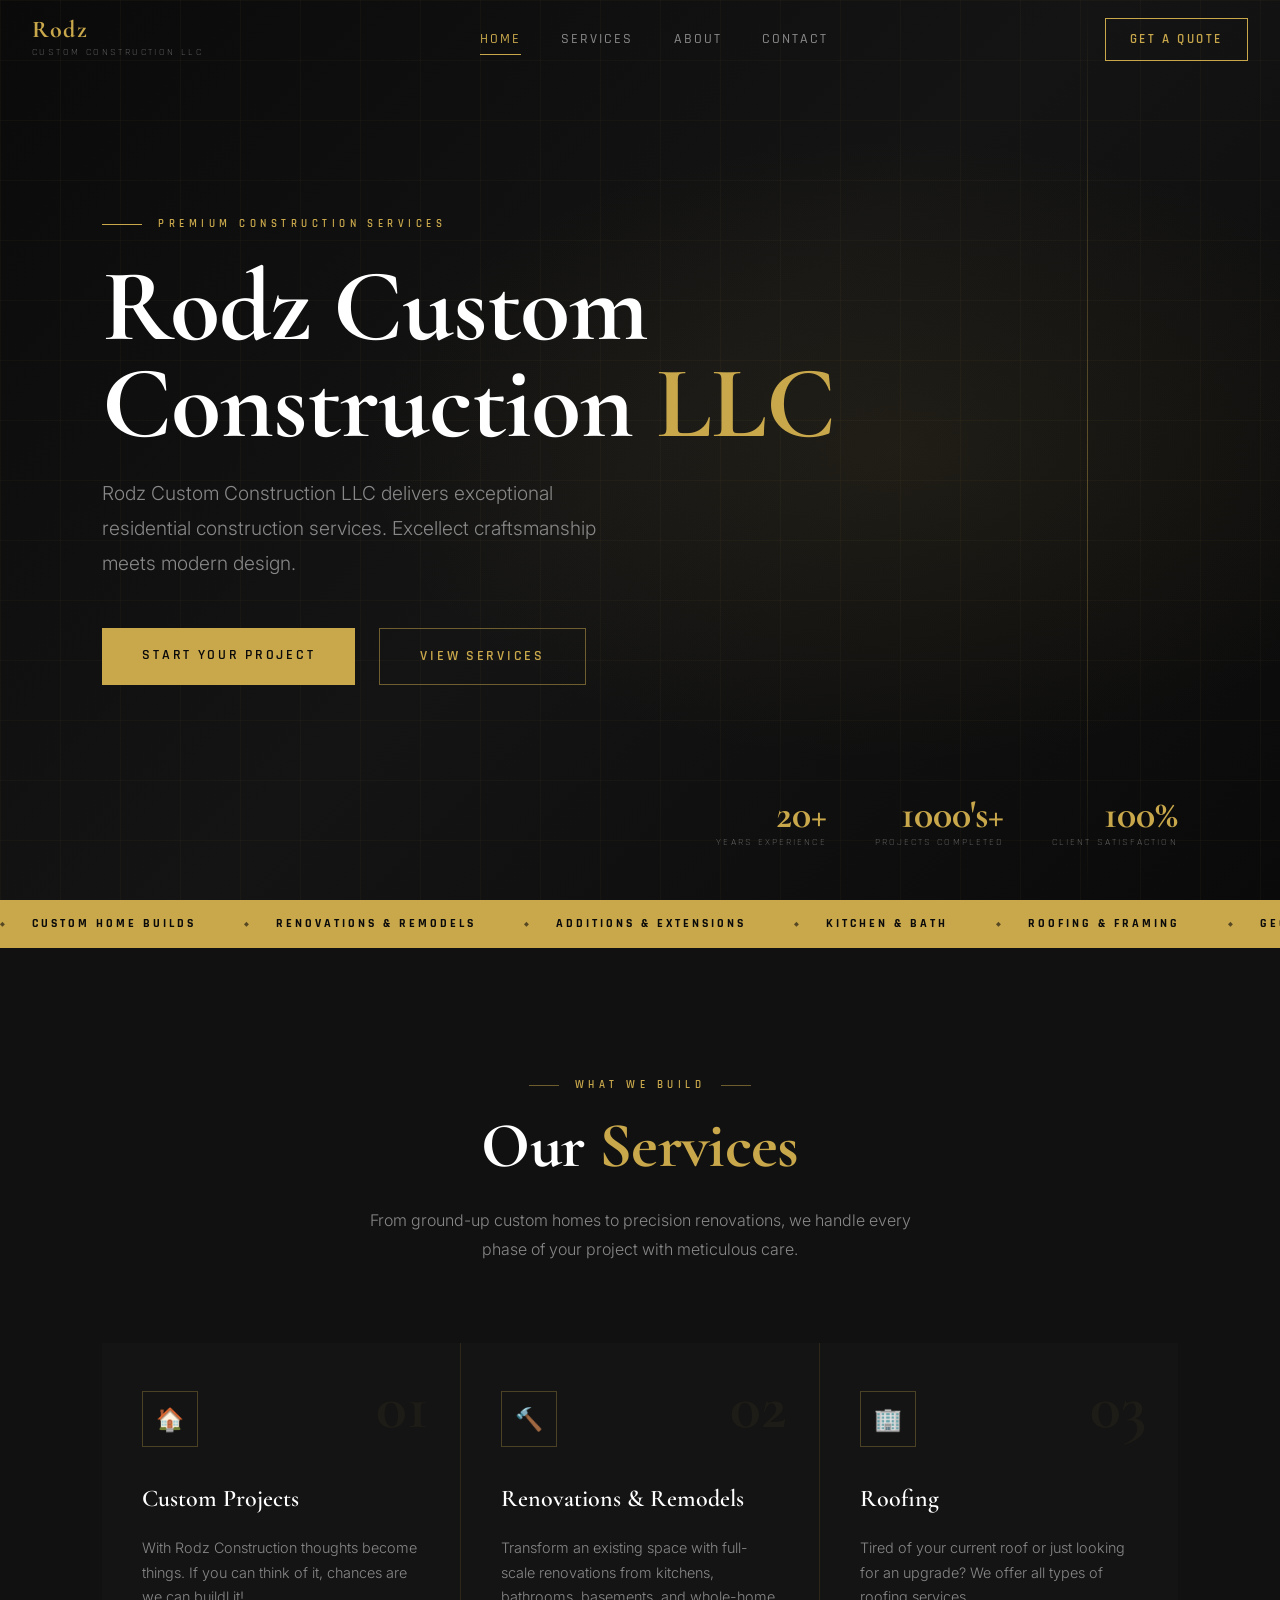
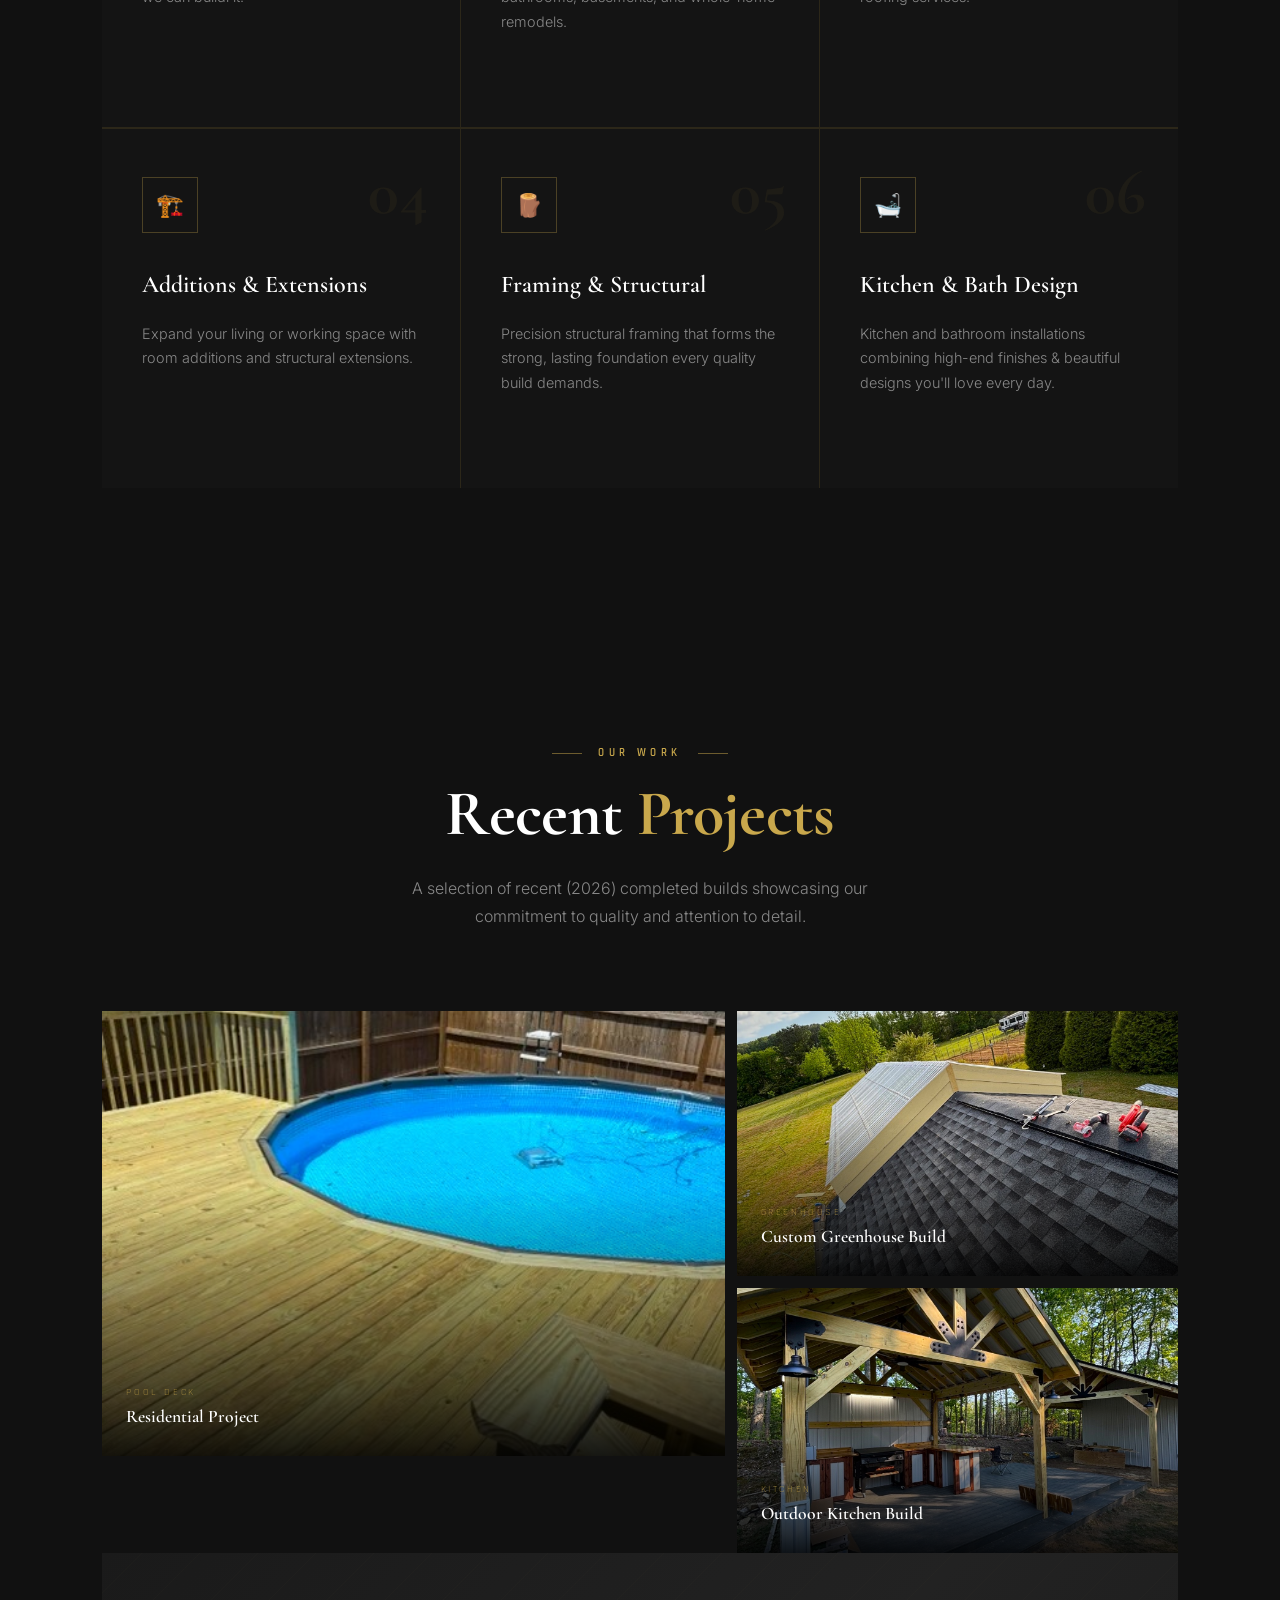
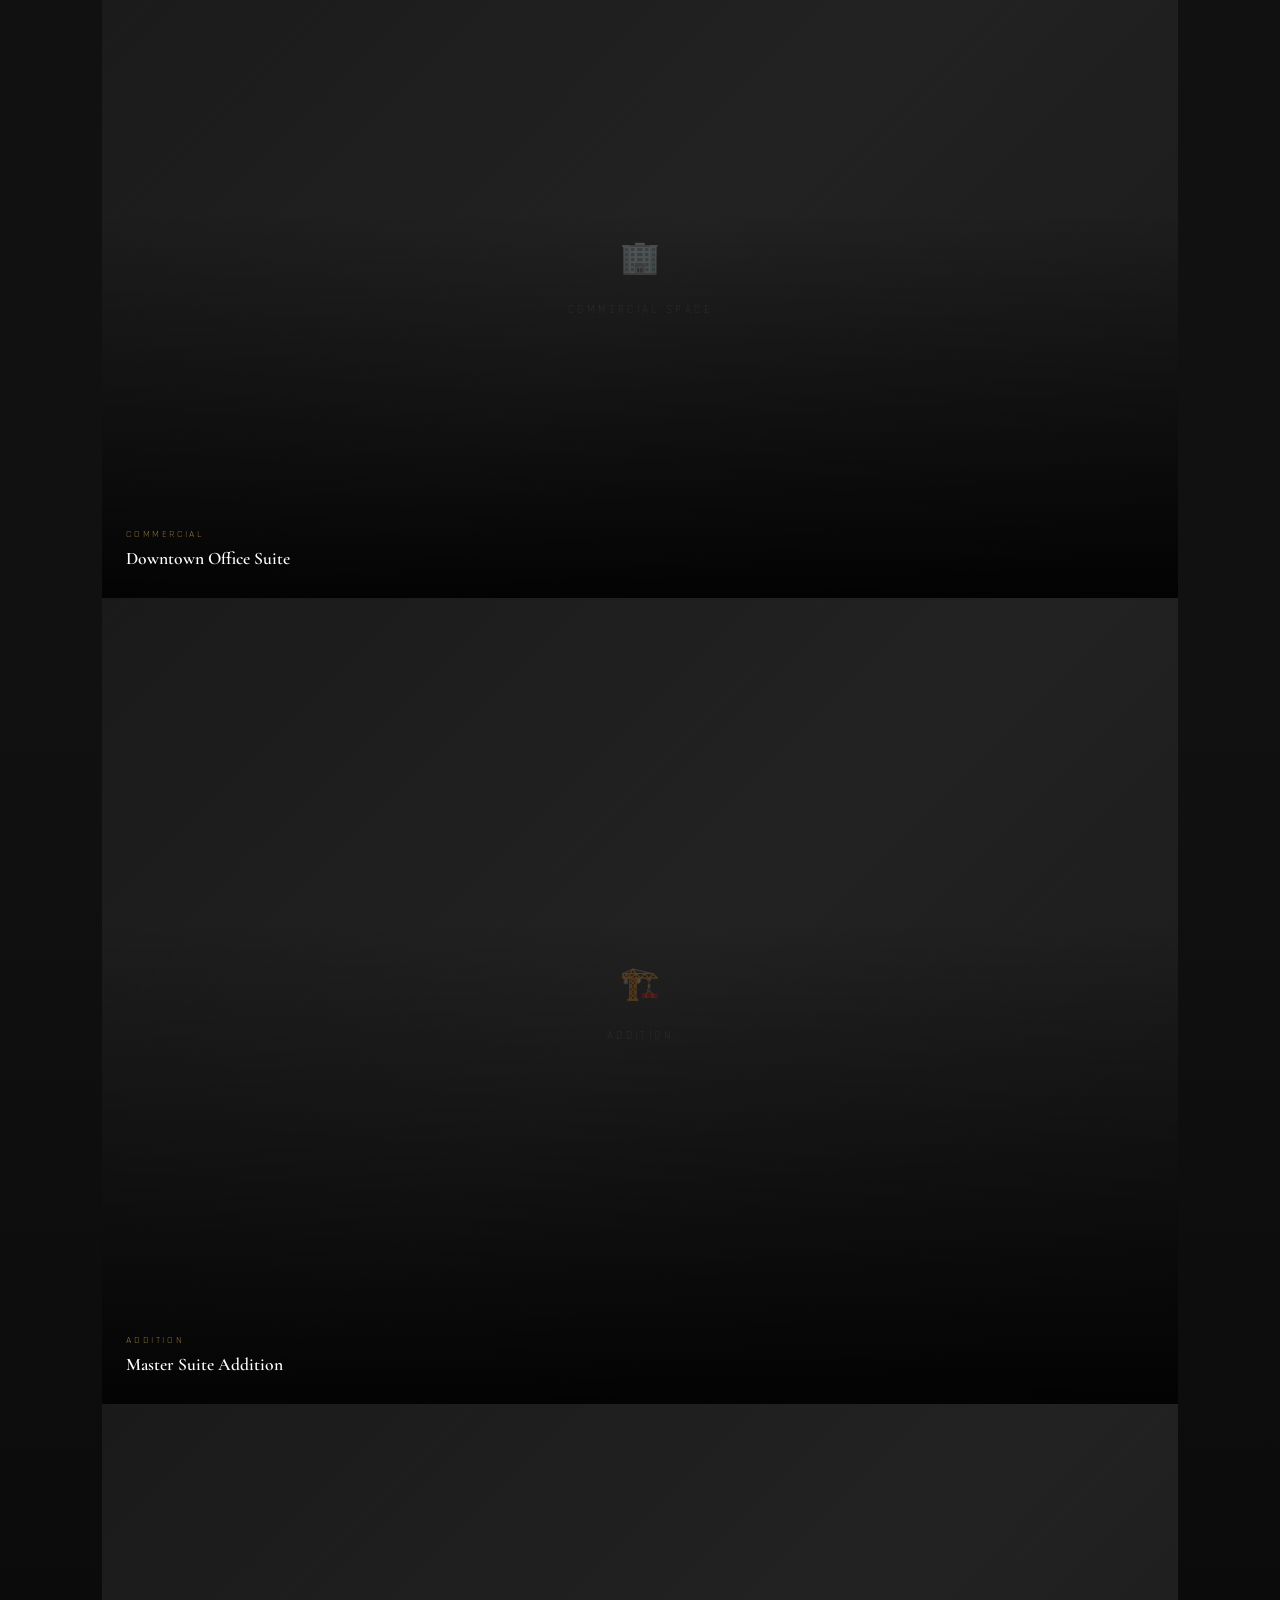
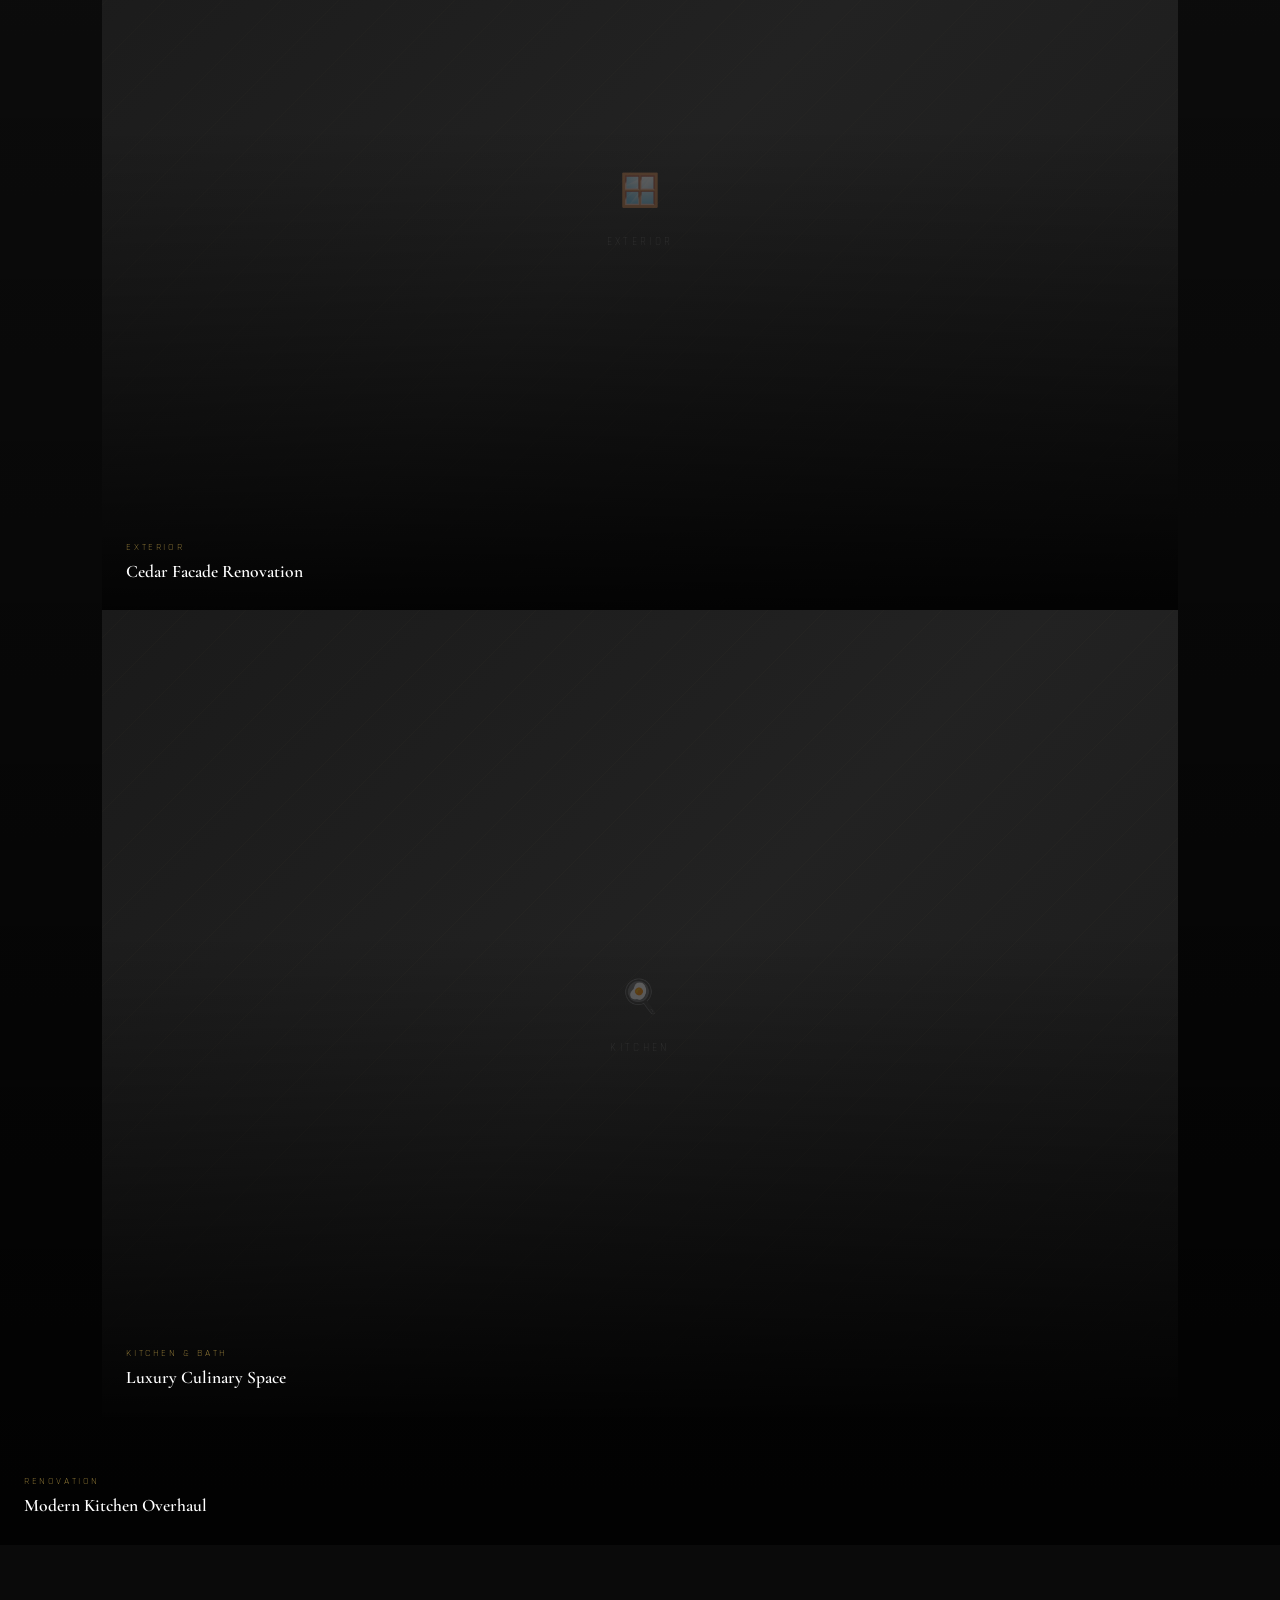
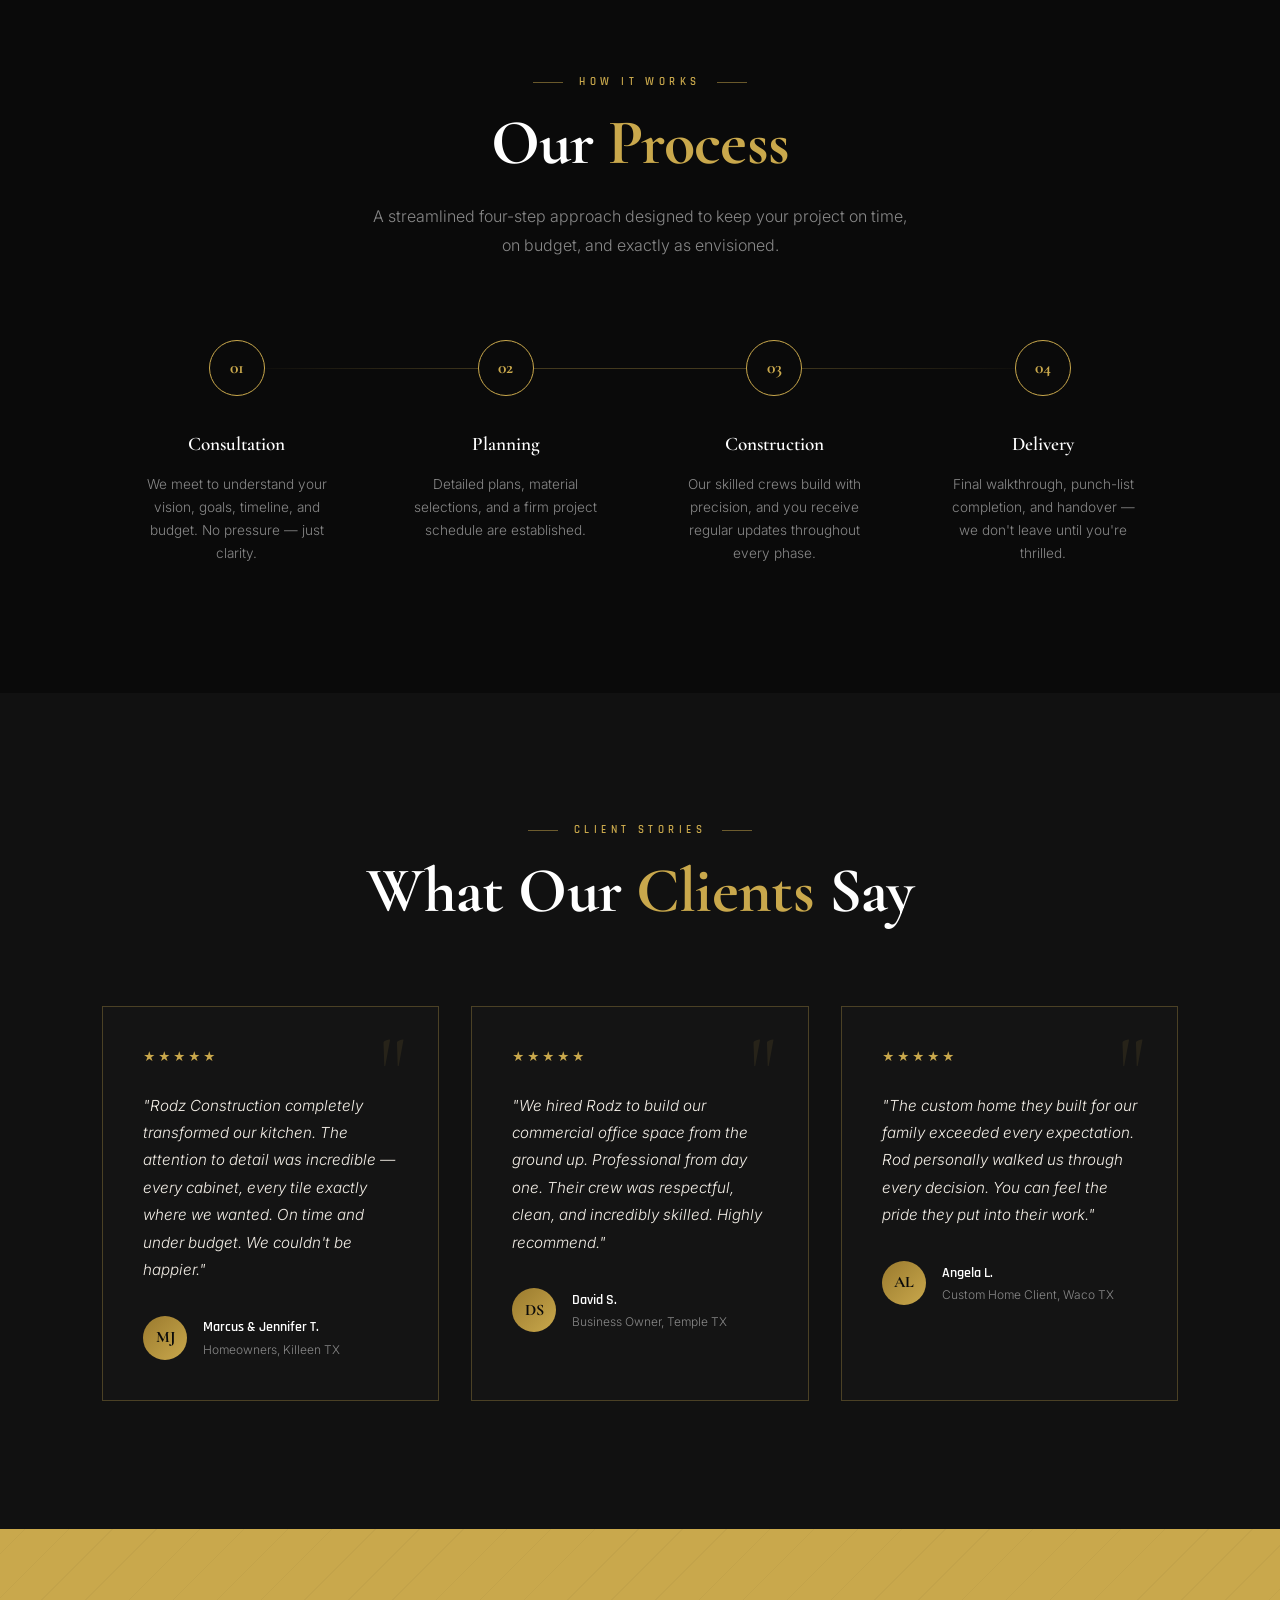
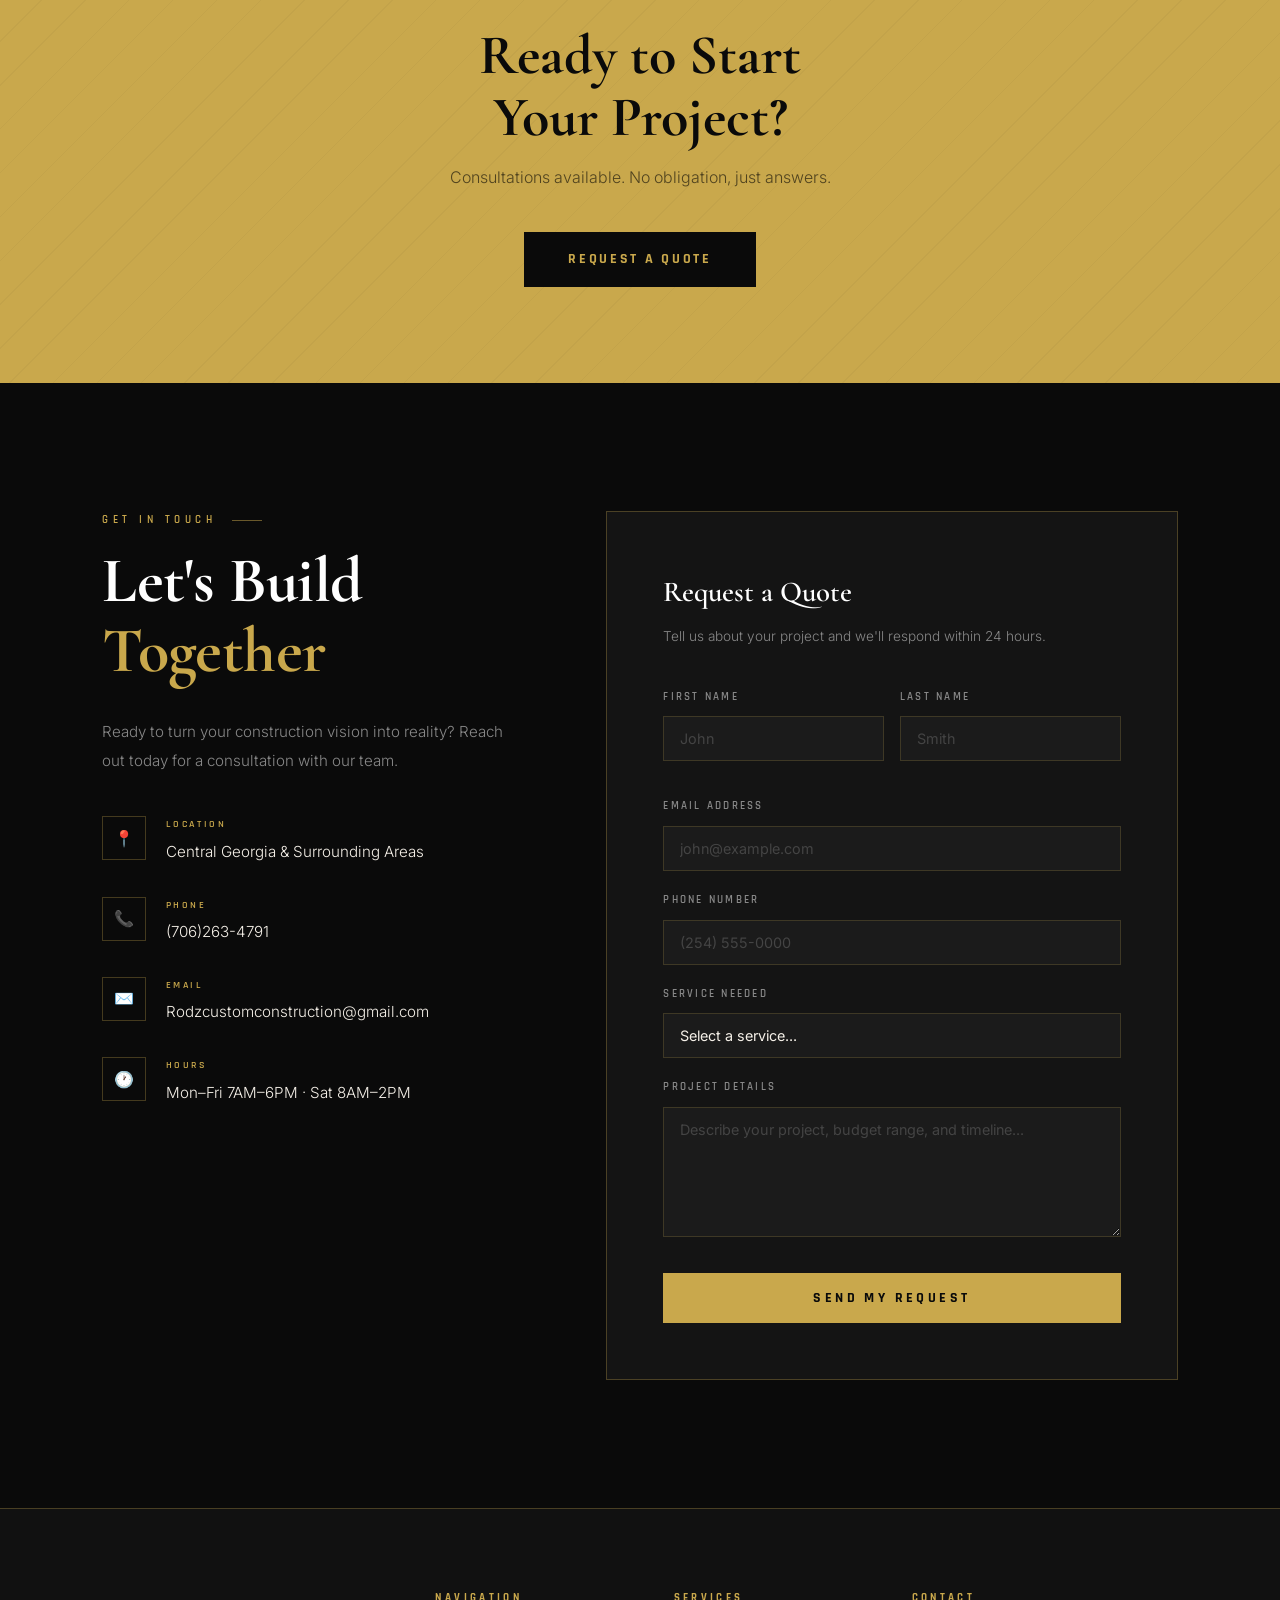
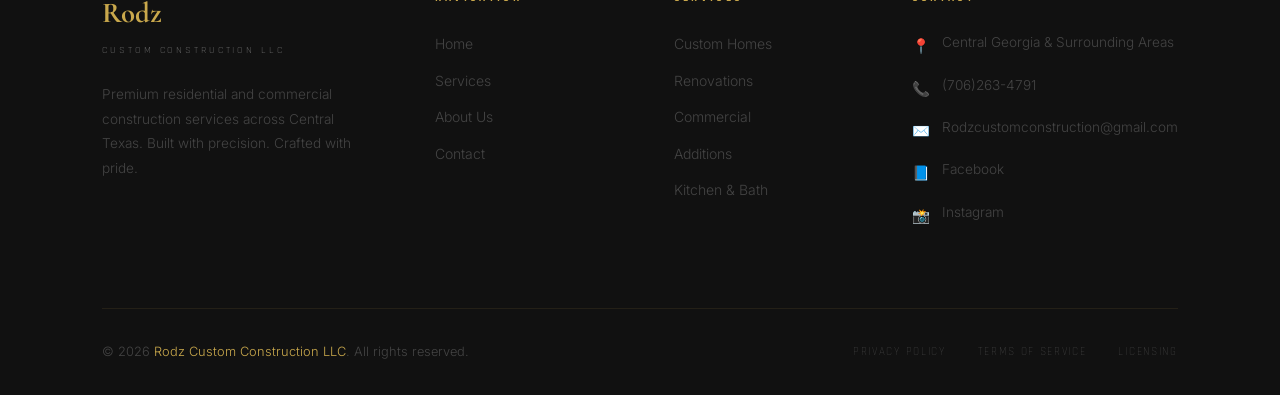
==== index.html @ 3f2cd20f "contact us added formspree account id" ====
<!DOCTYPE html>
<html lang="en">
<head>
  <meta charset="UTF-8" />
  <meta name="viewport" content="width=device-width, initial-scale=1.0" />
  <title>Rodz Custom Construction LLC — Premium Builder</title>
  <meta name="description" content="Rodz Custom Construction LLC. Premium residential and commercial construction services. Built with precision. Crafted with pride." />
  <link rel="stylesheet" href="style.css" />
</head>
<body>

  <!-- ══ NAVBAR ══ -->
  <nav class="navbar" id="navbar">
    <a href="index.html" class="navbar-logo">
      <span class="logo-main">Rodz</span>
      <span class="logo-sub">Custom Construction LLC</span>
    </a>
    <div class="navbar-links">
      <a href="index.html" class="active">Home</a>
      <a href="services.html">Services</a>
      <a href="about.html">About</a>
      <a href="contact.html">Contact</a>
    </div>
    <a href="contact.html" class="navbar-cta">Get a Quote</a>
    <button class="hamburger" id="hamburger" aria-label="Open menu">
      <span></span><span></span><span></span>
    </button>
  </nav>

  <!-- Mobile Nav -->
  <div class="mobile-nav" id="mobileNav">
    <a href="index.html">Home</a>
    <a href="services.html">Services</a>
    <a href="about.html">About</a>
    <a href="contact.html">Contact</a>
    <a href="contact.html" style="color:var(--gold)">Get a Quote</a>
  </div>

  <!-- ══ HERO ══ -->
  <section class="hero">
    <div class="hero-bg"></div>
    <div class="hero-content">
      <p class="hero-eyebrow">Premium Construction Services</p>
      <h1 class="hero-title">
        Rodz Custom Construction<span> LLC</span><br />
      </h1>
      <p class="hero-subtitle">
        Rodz Custom Construction LLC delivers exceptional residential
        construction services. Excellect craftsmanship meets modern design.
      </p>
      <div class="hero-actions">
        <a href="contact.html" class="btn-primary"><span>Start Your Project</span></a>
        <a href="services.html" class="btn-secondary">View Services</a>
      </div>
    </div>

    <div class="hero-stats">
      <div class="stat-item">
        <div class="stat-number">20+</div>
        <div class="stat-label">Years Experience</div>
      </div>
      <div class="stat-item">
        <div class="stat-number">1000's+</div>
        <div class="stat-label">Projects Completed</div>
      </div>
      <div class="stat-item">
        <div class="stat-number">100%</div>
        <div class="stat-label">Client Satisfaction</div>
      </div>
    </div>

   
  </section>

  <!-- ══ MARQUEE ══ -->
  <div class="marquee-bar" aria-hidden="true">
    <div class="marquee-track">
      <span class="marquee-item">Custom Home Builds</span>
      <span class="marquee-item">Renovations &amp; Remodels</span>
      <span class="marquee-item">Additions &amp; Extensions</span>
      <span class="marquee-item">Kitchen &amp; Bath</span>
      <span class="marquee-item">Roofing &amp; Framing</span>
      <span class="marquee-item">Georgia Based</span>
      <!-- duplicate for seamless loop -->
      <span class="marquee-item">Custom Home Builds</span>
      <span class="marquee-item">Renovations &amp; Remodels</span>
      <span class="marquee-item">Additions &amp; Extensions</span>
      <span class="marquee-item">Kitchen &amp; Bath</span>
      <span class="marquee-item">Roofing &amp; Framing</span>
      <span class="marquee-item">Georgia Based</span>
    </div>
  </div>

  <!-- ══ SERVICES PREVIEW ══ -->
  <section class="services-section">
    <div class="section-header reveal">
      <p class="section-tag">What We Build</p>
      <h2 class="section-title">Our <span>Services</span></h2>
      <p class="section-desc">From ground-up custom homes to precision renovations, we handle every phase of your project with meticulous care.</p>
    </div>
    <div class="services-grid">
      <div class="service-card reveal">
        <span class="service-number">01</span>
        <div class="service-icon">🏠</div>
        <h3 class="service-name">Custom Projects</h3>
        <p class="service-desc">With Rodz Construction thoughts become things. If you can think of it, chances are we can buildl it!</p>
        <a href="services.html" class="service-arrow">Learn More →</a>
      </div>
      <div class="service-card reveal reveal-delay-1">
        <span class="service-number">02</span>
        <div class="service-icon">🔨</div>
        <h3 class="service-name">Renovations & Remodels</h3>
        <p class="service-desc">Transform an existing space with full-scale renovations from kitchens, bathrooms, basements, and whole-home remodels.</p>
        <a href="services.html" class="service-arrow">Learn More →</a>
      </div>
      <div class="service-card reveal reveal-delay-2">
        <span class="service-number">03</span>
        <div class="service-icon">🏢</div>
        <h3 class="service-name">Roofing</h3>
        <p class="service-desc">Tired of your current roof or just looking for an upgrade? We offer all types of roofing services.</p>
        <a href="services.html" class="service-arrow">Learn More →</a>
      </div>
      <div class="service-card reveal reveal-delay-3">
        <span class="service-number">04</span>
        <div class="service-icon">🏗️</div>
        <h3 class="service-name">Additions &amp; Extensions</h3>
        <p class="service-desc">Expand your living or working space with room additions and structural extensions.</p>
        <a href="services.html" class="service-arrow">Learn More →</a>
      </div>
      <div class="service-card reveal">
        <span class="service-number">05</span>
        <div class="service-icon">🪵</div>
        <h3 class="service-name">Framing &amp; Structural</h3>
        <p class="service-desc">Precision structural framing that forms the strong, lasting foundation every quality build demands.</p>
        <a href="services.html" class="service-arrow">Learn More →</a>
      </div>
      <div class="service-card reveal reveal-delay-1">
        <span class="service-number">06</span>
        <div class="service-icon">🛁</div>
        <h3 class="service-name">Kitchen &amp; Bath Design</h3>
        <p class="service-desc">Kitchen and bathroom installations combining high-end finishes & beautiful designs you'll love every day.</p>
        <a href="services.html" class="service-arrow">Learn More →</a>
      </div>
    </div>
  </section>

  <!-- ══ ABOUT STRIP ══ -->


  <!-- ══ GALLERY ══ -->
  <section class="gallery-section">
    <div class="section-header reveal">
      <p class="section-tag">Our Work</p>
      <h2 class="section-title">Recent <span>Projects </span></h2>
      <p class="section-desc">A selection of recent (2026) completed builds showcasing our commitment to quality and attention to detail.</p>
    </div>
<!-- ══ GALLERY STRIP ══ -->

    <div class="gallery-grid">

        <!-- Pool Deck -->
        <div class="gallery-item reveal">
            <img id="poolDeckImage"
                 src="Images/pooldeck/pooldeck1.jpg"
                 alt="Pool Deck Project">

            <div class="gallery-overlay">
                <span class="gallery-cat">Pool Deck</span>
                <h4 class="gallery-title">Residential Project</h4>
            </div>
        </div>

        <!-- Greenhouse -->
        <div class="gallery-item reveal">
            <img id="greenhouseImage"
                 src="Images/greenhouse/Greenhouse1.jpg"
                 alt="Greenhouse">

            <div class="gallery-overlay">
                <span class="gallery-cat">Greenhouse</span>
                <h4 class="gallery-title">Custom Greenhouse Build</h4>
            </div>
        </div>

        <!-- Kitchen -->
        <div class="gallery-item reveal">
            <img id="outdoorkitchen"
                 src="Images/Outdoor Kitchens/outdoorkitchen1.jpg"
                 alt="Greenhouse">

            <div class="gallery-overlay">
                <span class="gallery-cat">Kitchen</span>
                <h4 class="gallery-title">Outdoor Kitchen Build</h4>
            </div>
        </div>
        
        <div class="gallery-overlay">
          <span class="gallery-cat">Renovation</span>
          <h4 class="gallery-title">Modern Kitchen Overhaul</h4>
        </div>
      </div>
      <div class="gallery-item reveal reveal-delay-2">
        <div class="gallery-placeholder">
          <div class="gallery-ph-icon">🏢</div>
          <div class="gallery-ph-text">Commercial Space</div>
        </div>
        <div class="gallery-overlay">
          <span class="gallery-cat">Commercial</span>
          <h4 class="gallery-title">Downtown Office Suite</h4>
        </div>
      </div>
      <div class="gallery-item reveal">
        <div class="gallery-placeholder">
          <div class="gallery-ph-icon">🏗️</div>
          <div class="gallery-ph-text">Addition</div>
        </div>
        <div class="gallery-overlay">
          <span class="gallery-cat">Addition</span>
          <h4 class="gallery-title">Master Suite Addition</h4>
        </div>
      </div>
      <div class="gallery-item reveal reveal-delay-1">
        <div class="gallery-placeholder">
          <div class="gallery-ph-icon">🪟</div>
          <div class="gallery-ph-text">Exterior</div>
        </div>
        <div class="gallery-overlay">
          <span class="gallery-cat">Exterior</span>
          <h4 class="gallery-title">Cedar Facade Renovation</h4>
        </div>
      </div>
      <div class="gallery-item reveal reveal-delay-2">
        <div class="gallery-placeholder">
          <div class="gallery-ph-icon">🍳</div>
          <div class="gallery-ph-text">Kitchen</div>
        </div>
        <div class="gallery-overlay">
          <span class="gallery-cat">Kitchen &amp; Bath</span>
          <h4 class="gallery-title">Luxury Culinary Space</h4>
        </div>
      </div>
    </div>
  </section>

  <!-- ══ PROCESS ══ -->
  <section class="process-section">
    <div class="section-header reveal">
      <p class="section-tag">How It Works</p>
      <h2 class="section-title">Our <span>Process</span></h2>
      <p class="section-desc">A streamlined four-step approach designed to keep your project on time, on budget, and exactly as envisioned.</p>
    </div>
    <div class="process-steps">
      <div class="process-step reveal">
        <div class="step-dot">01</div>
        <h3 class="step-title">Consultation</h3>
        <p class="step-desc">We meet to understand your vision, goals, timeline, and budget. No pressure — just clarity.</p>
      </div>
      <div class="process-step reveal reveal-delay-1">
        <div class="step-dot">02</div>
        <h3 class="step-title">Planning</h3>
        <p class="step-desc">Detailed plans, material selections, and a firm project schedule are established.</p>
      </div>
      <div class="process-step reveal reveal-delay-2">
        <div class="step-dot">03</div>
        <h3 class="step-title">Construction</h3>
        <p class="step-desc">Our skilled crews build with precision, and you receive regular updates throughout every phase.</p>
      </div>
      <div class="process-step reveal reveal-delay-3">
        <div class="step-dot">04</div>
        <h3 class="step-title">Delivery</h3>
        <p class="step-desc">Final walkthrough, punch-list completion, and handover — we don't leave until you're thrilled.</p>
      </div>
    </div>
  </section>

  <!-- ══ TESTIMONIALS ══ -->
  <section class="testimonials-section">
    <div class="section-header reveal">
      <p class="section-tag">Client Stories</p>
      <h2 class="section-title">What Our <span>Clients</span> Say</h2>
    </div>
    <div class="testimonials-grid">
      <div class="testimonial-card reveal">
        <div class="stars">★★★★★</div>
        <p class="testimonial-text">"Rodz Construction completely transformed our kitchen. The attention to detail was incredible — every cabinet, every tile exactly where we wanted. On time and under budget. We couldn't be happier."</p>
        <div class="testimonial-author">
          <div class="author-avatar">MJ</div>
          <div>
            <div class="author-name">Marcus &amp; Jennifer T.</div>
            <div class="author-role">Homeowners, Killeen TX</div>
          </div>
        </div>
      </div>
      <div class="testimonial-card reveal reveal-delay-1">
        <div class="stars">★★★★★</div>
        <p class="testimonial-text">"We hired Rodz to build our commercial office space from the ground up. Professional from day one. Their crew was respectful, clean, and incredibly skilled. Highly recommend."</p>
        <div class="testimonial-author">
          <div class="author-avatar">DS</div>
          <div>
            <div class="author-name">David S.</div>
            <div class="author-role">Business Owner, Temple TX</div>
          </div>
        </div>
      </div>
      <div class="testimonial-card reveal reveal-delay-2">
        <div class="stars">★★★★★</div>
        <p class="testimonial-text">"The custom home they built for our family exceeded every expectation. Rod personally walked us through every decision. You can feel the pride they put into their work."</p>
        <div class="testimonial-author">
          <div class="author-avatar">AL</div>
          <div>
            <div class="author-name">Angela L.</div>
            <div class="author-role">Custom Home Client, Waco TX</div>
          </div>
        </div>
      </div>
    </div>
  </section>

  <!-- ══ CTA ══ -->
  <div class="cta-banner">
    <div class="cta-banner-content reveal">
      <h2 class="cta-title">Ready to Start<br/>Your Project?</h2>
      <p class="cta-sub">Consultations available. No obligation, just answers.</p>
      <a href="contact.html" class="btn-dark">Request a Quote</a>
    </div>
  </div>

  <!-- ══ CONTACT STRIP ══ -->
  <section class="contact-section">
    <div class="contact-info">
      <p class="section-tag">Get in Touch</p>
      <h2 class="section-title">Let's Build<br/><span>Together</span></h2>
      <p class="about-text" style="margin-top:1.5rem">
        Ready to turn your construction vision into reality? Reach out today for a consultation with our team.
      </p>
      <div class="contact-detail reveal">
        <div class="contact-icon">📍</div>
        <div>
          <div class="contact-label">Location</div>
          <div class="contact-value">Central Georgia &amp; Surrounding Areas</div>
        </div>
      </div>
      <div class="contact-detail reveal reveal-delay-1">
        <div class="contact-icon">📞</div>
        <div>
          <div class="contact-label">Phone</div>
          <div class="contact-value">(706)263-4791</div>
        </div>
      </div>
      <div class="contact-detail reveal reveal-delay-2">
        <div class="contact-icon">✉️</div>
        <div>
          <div class="contact-label">Email</div>
          <div class="contact-value">Rodzcustomconstruction@gmail.com</div>
        </div>
      </div>
      <div class="contact-detail reveal reveal-delay-3">
        <div class="contact-icon">🕐</div>
        <div>
          <div class="contact-label">Hours</div>
          <div class="contact-value">Mon–Fri 7AM–6PM · Sat 8AM–2PM</div>
        </div>
      </div>
    </div>

    <form class="contact-form reveal"
      action="https://formspree.io/f/mnjyaqew"
      method="POST">
      <h3 class="form-title">Request a Quote</h3>
      <p class="form-subtitle">Tell us about your project and we'll respond within 24 hours.</p>
      <div id="formSuccess" class="form-success">
        <div class="form-success-icon">✅</div>
        <div class="form-success-text">Message Received!</div>
        <p class="form-success-sub">We'll be in touch within 24 hours.</p>
      </div>
      <div id="formInner">
        <div class="form-row">
          <div class="form-group">
            <label for="firstName">First Name</label>
            <input type="text" id="firstName" placeholder="John" />
          </div>
          <div class="form-group">
            <label for="lastName">Last Name</label>
            <input type="text" id="lastName" placeholder="Smith" />
          </div>
        </div>
        <div class="form-group">
          <label for="email">Email Address</label>
          <input type="email" id="email" placeholder="john@example.com" />
        </div>
        <div class="form-group">
          <label for="phone">Phone Number</label>
          <input type="tel" id="phone" placeholder="(254) 555-0000" />
        </div>
        <div class="form-group">
          <label for="service">Service Needed</label>
          <select id="service">
            <option value="" disabled selected>Select a service...</option>
            <option>Custom Home Build</option>
            <option>Renovation / Remodel</option>
            <option>Commercial Construction</option>
            <option>Room Addition</option>
            <option>Kitchen &amp; Bath</option>
            <option>Other</option>
          </select>
        </div>
        <div class="form-group">
          <label for="message">Project Details</label>
          <textarea id="message" placeholder="Describe your project, budget range, and timeline..."></textarea>
        </div>
        <button class="form-submit" onclick="submitForm()">Send My Request</button>
      </div>
    </div>
  </section>

  <!-- ══ FOOTER ══ -->
  <footer>
    <div class="footer-grid">
      <div class="footer-brand">
        <span class="logo-main">Rodz</span>
        <span class="logo-sub">Custom Construction LLC</span>
        <p class="footer-desc">Premium residential and commercial construction services across Central Texas. Built with precision. Crafted with pride.</p>
      </div>
      <div>
        <h4 class="footer-col-title">Navigation</h4>
        <div class="footer-links">
          <a href="index.html">Home</a>
          <a href="services.html">Services</a>
          <a href="about.html">About Us</a>
          <a href="contact.html">Contact</a>
        </div>
      </div>
      <div>
        <h4 class="footer-col-title">Services</h4>
        <div class="footer-links">
          <a href="services.html">Custom Homes</a>
          <a href="services.html">Renovations</a>
          <a href="services.html">Commercial</a>
          <a href="services.html">Additions</a>
          <a href="services.html">Kitchen &amp; Bath</a>
        </div>
      </div>
      <div>
        <h4 class="footer-col-title">Contact</h4>
        <div class="footer-contact-item">
          <span class="footer-contact-icon">📍</span>
          <span class="footer-contact-text">Central Georgia &amp; Surrounding Areas</span>
        </div>
        <div class="footer-contact-item">
          <span class="footer-contact-icon">📞</span>
          <span class="footer-contact-text">(706)263-4791</span>
        </div>
        <div class="footer-contact-item">
          <span class="footer-contact-icon">✉️</span>
          <span class="footer-contact-text">Rodzcustomconstruction@gmail.com</span>

</div>

<div class="footer-contact-item">
  <span class="footer-contact-icon">📘</span>
  <a href="https://www.facebook.com/share/1V2BGquVBA/?mibextid=wwXIfr"
     target="_blank"
     class="footer-contact-text">
     Facebook
  </a>
</div>
<div class="footer-contact-item">
  <span class="footer-contact-icon">📸</span>
  <a href="https://www.instagram.com/rodzcustomconstruction?utm_source=qr"
     target="_blank"
     class="footer-contact-text">
     Instagram
  </a>
</div>
      </div>
    </div>
    <div class="footer-bottom">
      <p class="footer-copy">© 2026 <span>Rodz Custom Construction LLC</span>. All rights reserved.</p>
      <div class="footer-legal">
        <a href="#">Privacy Policy</a>
        <a href="#">Terms of Service</a>
        <a href="#">Licensing</a>
      </div>
    </div>
  </footer>

  <script src="main.js"></script>
</body>
</html>
---- style.css ----
/* ============================================================
   RODZ CUSTOM CONSTRUCTION LLC — Premium Design System
   Theme: Black & Gold | Art Deco Industrial
   ============================================================ */

@import url('https://fonts.googleapis.com/css2?family=Cormorant+Garamond:wght@300;400;500;600;700&family=Rajdhani:wght@300;400;500;600;700&family=Inter:wght@300;400;500&display=swap');

/* ── CSS Variables ── */
:root {
  --gold:        #C9A84C;
  --gold-light:  #E8CC7A;
  --gold-dark:   #9A7A2E;
  --gold-pale:   #F5E9C5;
  --black:       #0A0A0A;
  --black-soft:  #111111;
  --black-mid:   #1A1A1A;
  --black-card:  #141414;
  --grey-dark:   #2A2A2A;
  --grey-mid:    #444444;
  --grey-light:  #888888;
  --white:       #FFFFFF;
  --white-soft:  #F5F0E8;

  --font-display: 'Cormorant Garamond', serif;
  --font-ui:      'Rajdhani', sans-serif;
  --font-body:    'Inter', sans-serif;

  --transition: 0.35s cubic-bezier(0.25, 0.46, 0.45, 0.94);
  --transition-slow: 0.6s cubic-bezier(0.25, 0.46, 0.45, 0.94);
  --shadow-gold: 0 0 40px rgba(201, 168, 76, 0.15);
  --shadow-deep: 0 20px 60px rgba(0, 0, 0, 0.8);
  --border-gold: 1px solid rgba(201, 168, 76, 0.3);
  --radius: 2px;
}

/* ── Reset & Base ── */
*, *::before, *::after { box-sizing: border-box; margin: 0; padding: 0; }

html { scroll-behavior: smooth; font-size: 16px; }

body {
  background: var(--black);
  color: var(--white-soft);
  font-family: var(--font-body);
  font-weight: 300;
  line-height: 1.7;
  overflow-x: hidden;
}

img { display: block; width: 100%; object-fit: cover; }
a  { text-decoration: none; color: inherit; }
ul { list-style: none; }

/* ── Scrollbar ── */
::-webkit-scrollbar { width: 6px; }
::-webkit-scrollbar-track { background: var(--black); }
::-webkit-scrollbar-thumb { background: var(--gold-dark); border-radius: 3px; }
::-webkit-scrollbar-thumb:hover { background: var(--gold); }

/* ── Selection ── */
::selection { background: var(--gold); color: var(--black); }

/* ============================================================
   NAVIGATION
   ============================================================ */
.navbar {
  position: fixed;
  top: 0; left: 0; right: 0;
  z-index: 1000;
  padding: 0 2rem;
  height: 80px;
  display: flex;
  align-items: center;
  justify-content: space-between;
  transition: var(--transition);
  border-bottom: 1px solid transparent;
}

.navbar.scrolled {
  background: rgba(10, 10, 10, 0.97);
  backdrop-filter: blur(20px);
  border-bottom: var(--border-gold);
  box-shadow: var(--shadow-gold);
}

.navbar-logo {
  display: flex;
  flex-direction: column;
  gap: 2px;
}

.navbar-logo .logo-main {
  font-family: var(--font-display);
  font-size: 1.5rem;
  font-weight: 700;
  color: var(--gold);
  letter-spacing: 0.05em;
  line-height: 1;
}

.navbar-logo .logo-sub {
  font-family: var(--font-ui);
  font-size: 0.6rem;
  letter-spacing: 0.25em;
  color: var(--grey-light);
  text-transform: uppercase;
}

.navbar-links {
  display: flex;
  align-items: center;
  gap: 2.5rem;
}

.navbar-links a {
  font-family: var(--font-ui);
  font-size: 0.85rem;
  font-weight: 500;
  letter-spacing: 0.15em;
  text-transform: uppercase;
  color: var(--grey-light);
  transition: var(--transition);
  position: relative;
}

.navbar-links a::after {
  content: '';
  position: absolute;
  bottom: -4px; left: 0;
  width: 0; height: 1px;
  background: var(--gold);
  transition: var(--transition);
}

.navbar-links a:hover,
.navbar-links a.active { color: var(--gold); }
.navbar-links a:hover::after,
.navbar-links a.active::after { width: 100%; }

.navbar-cta {
  font-family: var(--font-ui);
  font-size: 0.8rem;
  font-weight: 600;
  letter-spacing: 0.2em;
  text-transform: uppercase;
  padding: 10px 24px;
  border: 1px solid var(--gold);
  color: var(--gold);
  background: transparent;
  cursor: pointer;
  transition: var(--transition);
}

.navbar-cta:hover {
  background: var(--gold);
  color: var(--black);
}

/* Hamburger */
.hamburger {
  display: none;
  flex-direction: column;
  gap: 5px;
  cursor: pointer;
  padding: 4px;
  background: none;
  border: none;
}

.hamburger span {
  display: block;
  width: 26px;
  height: 1px;
  background: var(--gold);
  transition: var(--transition);
}

.hamburger.open span:nth-child(1) { transform: translateY(6px) rotate(45deg); }
.hamburger.open span:nth-child(2) { opacity: 0; transform: scaleX(0); }
.hamburger.open span:nth-child(3) { transform: translateY(-6px) rotate(-45deg); }

/* Mobile Nav */
.mobile-nav {
  position: fixed;
  inset: 0;
  background: var(--black-soft);
  z-index: 999;
  display: flex;
  flex-direction: column;
  align-items: center;
  justify-content: center;
  gap: 2.5rem;
  transform: translateX(100%);
  transition: transform 0.5s cubic-bezier(0.77, 0, 0.175, 1);
  border-left: var(--border-gold);
}

.mobile-nav.open { transform: translateX(0); }

.mobile-nav a {
  font-family: var(--font-display);
  font-size: 2.5rem;
  font-weight: 600;
  color: var(--white-soft);
  letter-spacing: 0.05em;
  transition: var(--transition);
}

.mobile-nav a:hover { color: var(--gold); }

/* ============================================================
   HERO SECTION
   ============================================================ */
.hero {
  position: relative;
  height: 100vh;
  min-height: 700px;
  display: flex;
  align-items: center;
  overflow: hidden;
  background: var(--black);
}

.hero-bg {
  position: absolute;
  inset: 0;
  background:
    radial-gradient(ellipse 60% 50% at 70% 50%, rgba(201, 168, 76, 0.08) 0%, transparent 70%),
    linear-gradient(135deg, #0A0A0A 0%, #141414 50%, #0A0A0A 100%);
}

/* Geometric grid lines */
.hero-bg::before {
  content: '';
  position: absolute;
  inset: 0;
  background-image:
    linear-gradient(rgba(201,168,76,0.04) 1px, transparent 1px),
    linear-gradient(90deg, rgba(201,168,76,0.04) 1px, transparent 1px);
  background-size: 60px 60px;
}

/* Diagonal accent bar */
.hero-bg::after {
  content: '';
  position: absolute;
  top: 0; right: 15%;
  width: 1px;
  height: 100%;
  background: linear-gradient(to bottom, transparent, var(--gold), transparent);
  opacity: 0.4;
}

.hero-content {
  position: relative;
  z-index: 2;
  padding: 0 8vw;
  max-width: none;
}

.hero-eyebrow {
  font-family: var(--font-ui);
  font-size: 0.7rem;
  font-weight: 600;
  letter-spacing: 0.4em;
  text-transform: uppercase;
  color: var(--gold);
  margin-bottom: 1.5rem;
  display: flex;
  align-items: center;
  gap: 1rem;
  opacity: 0;
  transform: translateY(20px);
  animation: fadeUp 0.8s var(--transition-slow) 0.2s forwards;
}

.hero-eyebrow::before {
  content: '';
  width: 40px; height: 1px;
  background: var(--gold);
}

.hero-title {
  font-family: var(--font-display);
  font-size: clamp(3.5rem, 8vw, 7.5rem);
  font-weight: 700;
  line-height: 0.95;
  letter-spacing: -0.01em;
  color: var(--white);
  margin-bottom: 1.5rem;
  opacity: 0;
  transform: translateY(30px);
  animation: fadeUp 0.9s var(--transition-slow) 0.4s forwards;
}

.hero-title span { color: var(--gold); }

.hero-subtitle {
  font-family: var(--font-body);
  font-size: clamp(1rem, 1.5vw, 1.2rem);
  font-weight: 300;
  color: var(--grey-light);
  max-width: 500px;
  margin-bottom: 3rem;
  line-height: 1.8;
  opacity: 0;
  transform: translateY(20px);
  animation: fadeUp 0.8s var(--transition-slow) 0.6s forwards;
}

.hero-actions {
  display: flex;
  gap: 1.5rem;
  flex-wrap: wrap;
  opacity: 0;
  transform: translateY(20px);
  animation: fadeUp 0.8s var(--transition-slow) 0.8s forwards;
}

.btn-primary {
  font-family: var(--font-ui);
  font-size: 0.85rem;
  font-weight: 600;
  letter-spacing: 0.2em;
  text-transform: uppercase;
  padding: 16px 40px;
  background: var(--gold);
  color: var(--black);
  border: none;
  cursor: pointer;
  transition: var(--transition);
  position: relative;
  overflow: hidden;
  display: inline-block;
}

.btn-primary::before {
  content: '';
  position: absolute;
  inset: 0;
  background: var(--gold-light);
  transform: scaleX(0);
  transform-origin: left;
  transition: transform var(--transition);
}

.btn-primary:hover::before { transform: scaleX(1); }
.btn-primary span { position: relative; z-index: 1; }

.btn-secondary {
  font-family: var(--font-ui);
  font-size: 0.85rem;
  font-weight: 600;
  letter-spacing: 0.2em;
  text-transform: uppercase;
  padding: 16px 40px;
  background: transparent;
  color: var(--gold);
  border: 1px solid rgba(201, 168, 76, 0.5);
  cursor: pointer;
  transition: var(--transition);
  display: inline-block;
}

.btn-secondary:hover {
  border-color: var(--gold);
  background: rgba(201, 168, 76, 0.08);
}

/* Hero stats */
.hero-stats {
  position: absolute;
  bottom: 3rem;
  right: 8vw;
  display: flex;
  gap: 3rem;
  z-index: 2;
  opacity: 0;
  animation: fadeUp 0.8s var(--transition-slow) 1s forwards;
}

.stat-item { text-align: right; }

.stat-number {
  font-family: var(--font-display);
  font-size: 2.5rem;
  font-weight: 700;
  color: var(--gold);
  line-height: 1;
}

.stat-label {
  font-family: var(--font-ui);
  font-size: 0.65rem;
  letter-spacing: 0.2em;
  text-transform: uppercase;
  color: var(--grey-light);
}

/* Scroll indicator */
.scroll-indicator {
  position: absolute;
  bottom: 3rem;
  left: 8vw;
  display: flex;
  align-items: center;
  gap: 1rem;
  z-index: 2;
  opacity: 0;
  animation: fadeUp 0.8s ease 1.2s forwards;
}

.scroll-line {
  width: 1px;
  height: 60px;
  background: linear-gradient(to bottom, transparent, var(--gold));
  animation: scrollPulse 2s ease-in-out infinite;
}

.scroll-text {
  font-family: var(--font-ui);
  font-size: 0.65rem;
  letter-spacing: 0.3em;
  text-transform: uppercase;
  color: var(--grey-light);
  writing-mode: vertical-rl;
}

/* ============================================================
   SECTIONS — Shared
   ============================================================ */
section { position: relative; }

.section-header {
  text-align: center;
  margin-bottom: 5rem;
}

.section-tag {
  font-family: var(--font-ui);
  font-size: 0.7rem;
  font-weight: 600;
  letter-spacing: 0.4em;
  text-transform: uppercase;
  color: var(--gold);
  display: flex;
  align-items: center;
  justify-content: center;
  gap: 1rem;
  margin-bottom: 1rem;
}

.section-tag::before,
.section-tag::after {
  content: '';
  width: 30px; height: 1px;
  background: var(--gold);
  opacity: 0.5;
}

.section-title {
  font-family: var(--font-display);
  font-size: clamp(2.5rem, 5vw, 4rem);
  font-weight: 700;
  color: var(--white);
  line-height: 1.1;
  letter-spacing: -0.01em;
}

.section-title span { color: var(--gold); }

.section-desc {
  max-width: 550px;
  margin: 1.5rem auto 0;
  color: var(--grey-light);
  font-size: 1rem;
  line-height: 1.8;
}

/* ============================================================
   MARQUEE BANNER
   ============================================================ */
.marquee-bar {
  background: var(--gold);
  padding: 14px 0;
  overflow: hidden;
  position: relative;
}

.marquee-track {
  display: flex;
  gap: 3rem;
  animation: marquee 30s linear infinite;
  width: max-content;
}

.marquee-item {
  font-family: var(--font-ui);
  font-size: 0.75rem;
  font-weight: 700;
  letter-spacing: 0.25em;
  text-transform: uppercase;
  color: var(--black);
  white-space: nowrap;
  display: flex;
  align-items: center;
  gap: 1.5rem;
}

.marquee-item::before {
  content: '◆';
  font-size: 0.4rem;
  opacity: 0.6;
}

/* ============================================================
   SERVICES PREVIEW
   ============================================================ */
.services-section {
  padding: 8rem 8vw;
  background: var(--black-soft);
}

.services-grid {
  display: grid;
  grid-template-columns: repeat(auto-fit, minmax(280px, 1fr));
  gap: 1.5px;
  background: rgba(201, 168, 76, 0.15);
}

.service-card {
  background: var(--black-card);
  padding: 3rem 2.5rem;
  position: relative;
  overflow: hidden;
  transition: var(--transition);
  cursor: pointer;
}

.service-card::before {
  content: '';
  position: absolute;
  bottom: 0; left: 0;
  width: 100%; height: 2px;
  background: var(--gold);
  transform: scaleX(0);
  transform-origin: left;
  transition: transform var(--transition);
}

.service-card:hover::before { transform: scaleX(1); }

.service-card:hover {
  background: #181818;
  transform: translateY(-4px);
  box-shadow: var(--shadow-deep);
}

.service-icon {
  width: 56px; height: 56px;
  border: 1px solid rgba(201, 168, 76, 0.3);
  display: flex;
  align-items: center;
  justify-content: center;
  margin-bottom: 2rem;
  transition: var(--transition);
  font-size: 1.4rem;
}

.service-card:hover .service-icon {
  border-color: var(--gold);
  background: rgba(201, 168, 76, 0.08);
  box-shadow: 0 0 20px rgba(201, 168, 76, 0.15);
}

.service-number {
  position: absolute;
  top: 2rem; right: 2rem;
  font-family: var(--font-display);
  font-size: 4rem;
  font-weight: 700;
  color: rgba(201, 168, 76, 0.06);
  line-height: 1;
  pointer-events: none;
}

.service-name {
  font-family: var(--font-display);
  font-size: 1.5rem;
  font-weight: 600;
  color: var(--white);
  margin-bottom: 1rem;
}

.service-desc {
  font-size: 0.9rem;
  color: var(--grey-light);
  line-height: 1.7;
}

.service-arrow {
  display: inline-flex;
  align-items: center;
  gap: 0.5rem;
  margin-top: 1.5rem;
  font-family: var(--font-ui);
  font-size: 0.75rem;
  font-weight: 600;
  letter-spacing: 0.15em;
  text-transform: uppercase;
  color: var(--gold);
  opacity: 0;
  transform: translateX(-10px);
  transition: var(--transition);
}

.service-card:hover .service-arrow {
  opacity: 1;
  transform: translateX(0);
}

/* ============================================================
   ABOUT STRIP
   ============================================================ */
.about-strip {
  padding: 8rem 8vw;
  display: grid;
  grid-template-columns: 1fr 1fr;
  gap: 6rem;
  align-items: center;
  background: var(--black);
}

.about-strip-visual {
  position: relative;
}

.about-strip-img {
  width: 100%;
  aspect-ratio: 4/5;
  background: linear-gradient(135deg, var(--grey-dark) 0%, var(--black-mid) 100%);
  position: relative;
  overflow: hidden;
}

.about-strip-img img {
  width: 100%; height: 100%;
  object-fit: cover;
  opacity: 0.7;
  filter: grayscale(30%);
  transition: var(--transition-slow);
}

.about-strip-img:hover img { opacity: 0.9; filter: grayscale(0%); }

.about-img-border {
  position: absolute;
  inset: 0;
  border: 2px solid rgba(201, 168, 76, 0.2);
  transform: translate(16px, 16px);
  pointer-events: none;
}

.about-badge {
  position: absolute;
  bottom: -2rem;
  right: -2rem;
  width: 120px; height: 120px;
  background: var(--gold);
  display: flex;
  flex-direction: column;
  align-items: center;
  justify-content: center;
  gap: 2px;
}

.about-badge-num {
  font-family: var(--font-display);
  font-size: 2.2rem;
  font-weight: 700;
  color: var(--black);
  line-height: 1;
}

.about-badge-text {
  font-family: var(--font-ui);
  font-size: 0.55rem;
  font-weight: 700;
  letter-spacing: 0.15em;
  text-transform: uppercase;
  color: var(--black);
  text-align: center;
}

.about-strip-content .section-tag { justify-content: flex-start; }
.about-strip-content .section-tag::before { display: none; }

.about-strip-content .section-title {
  text-align: left;
  margin-bottom: 1.5rem;
}

.about-text {
  color: var(--grey-light);
  line-height: 1.9;
  font-size: 0.95rem;
  margin-bottom: 2.5rem;
}

.checklist {
  display: flex;
  flex-direction: column;
  gap: 0.8rem;
  margin-bottom: 2.5rem;
}

.checklist-item {
  display: flex;
  align-items: center;
  gap: 1rem;
  font-family: var(--font-ui);
  font-size: 0.9rem;
  font-weight: 500;
  color: var(--white-soft);
  letter-spacing: 0.05em;
}

.checklist-item::before {
  content: '◆';
  color: var(--gold);
  font-size: 0.5rem;
  flex-shrink: 0;
}

/* ============================================================
   GALLERY
   ============================================================ */
.gallery-section {
  padding: 8rem 8vw;
  background: var(--black-soft);
}

.gallery-grid {
  display: grid;
  grid-template-columns: repeat(12, 1fr);
  grid-template-rows: auto;
  gap: 12px;
}

.gallery-item {
  position: relative;
  overflow: hidden;
  cursor: pointer;
  background: var(--grey-dark);
}

.gallery-item:nth-child(1) { grid-column: span 7; grid-row: span 2; aspect-ratio: 7/5; }
.gallery-item:nth-child(2) { grid-column: span 5; aspect-ratio: 5/3; }
.gallery-item:nth-child(3) { grid-column: span 5; aspect-ratio: 5/3; }
.gallery-item:nth-child(4) { grid-column: span 4; aspect-ratio: 4/3; }
.gallery-item:nth-child(5) { grid-column: span 4; aspect-ratio: 4/3; }
.gallery-item:nth-child(6) { grid-column: span 4; aspect-ratio: 4/3; }

.gallery-placeholder {
  width: 100%; height: 100%;
  min-height: 220px;
  background: linear-gradient(135deg, #1a1a1a 0%, #222 50%, #1a1a1a 100%);
  display: flex;
  flex-direction: column;
  align-items: center;
  justify-content: center;
  gap: 1rem;
  position: relative;
  overflow: hidden;
}

/* Decorative diagonal lines for placeholder */
.gallery-placeholder::before {
  content: '';
  position: absolute;
  inset: 0;
  background: repeating-linear-gradient(
    -45deg,
    transparent,
    transparent 40px,
    rgba(201, 168, 76, 0.02) 40px,
    rgba(201, 168, 76, 0.02) 41px
  );
}

.gallery-ph-icon {
  font-size: 2rem;
  opacity: 0.3;
}

.gallery-ph-text {
  font-family: var(--font-ui);
  font-size: 0.7rem;
  letter-spacing: 0.3em;
  text-transform: uppercase;
  color: var(--grey-mid);
}

.gallery-overlay {
  position: absolute;
  inset: 0;
  background: linear-gradient(to top, rgba(0,0,0,0.9) 0%, transparent 60%);
  opacity: 0;
  transition: var(--transition);
  display: flex;
  flex-direction: column;
  justify-content: flex-end;
  padding: 1.5rem;
}

.gallery-item:hover .gallery-overlay { opacity: 1; }

.gallery-item:hover .gallery-placeholder::before { opacity: 0.5; }

.gallery-title {
  font-family: var(--font-display);
  font-size: 1.1rem;
  font-weight: 600;
  color: var(--white);
}

.gallery-cat {
  font-family: var(--font-ui);
  font-size: 0.65rem;
  letter-spacing: 0.25em;
  text-transform: uppercase;
  color: var(--gold);
}

/* ============================================================
   PROCESS SECTION
   ============================================================ */
.process-section {
  padding: 8rem 8vw;
  background: var(--black);
}

.process-steps {
  display: grid;
  grid-template-columns: repeat(4, 1fr);
  gap: 0;
  position: relative;
  margin-top: 4rem;
}

.process-steps::before {
  content: '';
  position: absolute;
  top: 28px;
  left: calc(12.5%);
  right: calc(12.5%);
  height: 1px;
  background: linear-gradient(to right, transparent, var(--gold), var(--gold), transparent);
  opacity: 0.3;
}

.process-step {
  padding: 0 2rem;
  text-align: center;
  position: relative;
}

.step-dot {
  width: 56px; height: 56px;
  border: 1px solid var(--gold);
  border-radius: 50%;
  display: flex;
  align-items: center;
  justify-content: center;
  margin: 0 auto 2rem;
  background: var(--black);
  font-family: var(--font-display);
  font-size: 1.1rem;
  font-weight: 700;
  color: var(--gold);
  position: relative;
  z-index: 1;
  transition: var(--transition);
}

.process-step:hover .step-dot {
  background: var(--gold);
  color: var(--black);
  box-shadow: 0 0 30px rgba(201, 168, 76, 0.4);
}

.step-title {
  font-family: var(--font-display);
  font-size: 1.2rem;
  font-weight: 600;
  color: var(--white);
  margin-bottom: 0.75rem;
}

.step-desc {
  font-size: 0.85rem;
  color: var(--grey-light);
  line-height: 1.7;
}

/* ============================================================
   TESTIMONIALS
   ============================================================ */
.testimonials-section {
  padding: 8rem 8vw;
  background: var(--black-soft);
  overflow: hidden;
}

.testimonials-grid {
  display: grid;
  grid-template-columns: repeat(auto-fit, minmax(300px, 1fr));
  gap: 2rem;
  margin-top: 4rem;
}

.testimonial-card {
  background: var(--black-card);
  border: var(--border-gold);
  padding: 2.5rem;
  position: relative;
  transition: var(--transition);
}

.testimonial-card:hover {
  border-color: var(--gold);
  box-shadow: var(--shadow-gold);
  transform: translateY(-4px);
}

.testimonial-card::before {
  content: '"';
  position: absolute;
  top: 1rem; right: 2rem;
  font-family: var(--font-display);
  font-size: 6rem;
  color: var(--gold);
  opacity: 0.1;
  line-height: 1;
}

.stars {
  color: var(--gold);
  font-size: 0.75rem;
  letter-spacing: 2px;
  margin-bottom: 1.5rem;
}

.testimonial-text {
  font-size: 0.95rem;
  color: var(--white-soft);
  line-height: 1.8;
  font-style: italic;
  margin-bottom: 2rem;
}

.testimonial-author {
  display: flex;
  align-items: center;
  gap: 1rem;
}

.author-avatar {
  width: 44px; height: 44px;
  border-radius: 50%;
  background: linear-gradient(135deg, var(--gold-dark), var(--gold));
  display: flex;
  align-items: center;
  justify-content: center;
  font-family: var(--font-display);
  font-size: 1rem;
  font-weight: 700;
  color: var(--black);
  flex-shrink: 0;
}

.author-name {
  font-family: var(--font-ui);
  font-size: 0.9rem;
  font-weight: 600;
  color: var(--white);
}

.author-role {
  font-size: 0.75rem;
  color: var(--grey-light);
}

/* ============================================================
   CTA BANNER
   ============================================================ */
.cta-banner {
  padding: 6rem 8vw;
  background: var(--gold);
  position: relative;
  overflow: hidden;
  text-align: center;
}

.cta-banner::before {
  content: '';
  position: absolute;
  inset: 0;
  background:
    repeating-linear-gradient(
      -45deg,
      transparent,
      transparent 30px,
      rgba(0,0,0,0.03) 30px,
      rgba(0,0,0,0.03) 31px
    );
}

.cta-banner-content { position: relative; z-index: 1; }

.cta-title {
  font-family: var(--font-display);
  font-size: clamp(2rem, 5vw, 3.5rem);
  font-weight: 700;
  color: var(--black);
  line-height: 1.1;
  margin-bottom: 1rem;
}

.cta-sub {
  font-family: var(--font-body);
  font-size: 1rem;
  color: rgba(0,0,0,0.6);
  margin-bottom: 2.5rem;
}

.btn-dark {
  font-family: var(--font-ui);
  font-size: 0.85rem;
  font-weight: 700;
  letter-spacing: 0.2em;
  text-transform: uppercase;
  padding: 16px 44px;
  background: var(--black);
  color: var(--gold);
  border: none;
  cursor: pointer;
  transition: var(--transition);
  display: inline-block;
}

.btn-dark:hover {
  background: #1a1a1a;
  box-shadow: 0 8px 30px rgba(0,0,0,0.4);
  transform: translateY(-2px);
}

/* ============================================================
   CONTACT SECTION
   ============================================================ */
.contact-section {
  padding: 8rem 8vw;
  background: var(--black);
  display: grid;
  grid-template-columns: 1fr 1.4fr;
  gap: 6rem;
  align-items: start;
}

.contact-info .section-tag { justify-content: flex-start; }
.contact-info .section-tag::before { display: none; }
.contact-info .section-title { text-align: left; margin-bottom: 2rem; }

.contact-detail {
  display: flex;
  gap: 1.2rem;
  align-items: flex-start;
  margin-bottom: 2rem;
}

.contact-icon {
  width: 44px; height: 44px;
  border: var(--border-gold);
  display: flex;
  align-items: center;
  justify-content: center;
  flex-shrink: 0;
  font-size: 1rem;
}

.contact-label {
  font-family: var(--font-ui);
  font-size: 0.65rem;
  font-weight: 600;
  letter-spacing: 0.25em;
  text-transform: uppercase;
  color: var(--gold);
  margin-bottom: 0.3rem;
}

.contact-value {
  font-size: 0.95rem;
  color: var(--white-soft);
}

/* Contact Form */
.contact-form {
  background: var(--black-card);
  border: var(--border-gold);
  padding: 3.5rem;
}

.form-title {
  font-family: var(--font-display);
  font-size: 1.8rem;
  font-weight: 600;
  color: var(--white);
  margin-bottom: 0.5rem;
}

.form-subtitle {
  font-size: 0.85rem;
  color: var(--grey-light);
  margin-bottom: 2.5rem;
}

.form-row {
  display: grid;
  grid-template-columns: 1fr 1fr;
  gap: 1rem;
  margin-bottom: 1rem;
}

.form-group {
  margin-bottom: 1.25rem;
}

.form-group label {
  display: block;
  font-family: var(--font-ui);
  font-size: 0.7rem;
  font-weight: 600;
  letter-spacing: 0.2em;
  text-transform: uppercase;
  color: var(--grey-light);
  margin-bottom: 0.6rem;
}

.form-group input,
.form-group select,
.form-group textarea {
  width: 100%;
  background: rgba(255,255,255,0.03);
  border: 1px solid rgba(201,168,76,0.2);
  color: var(--white-soft);
  font-family: var(--font-body);
  font-size: 0.9rem;
  padding: 13px 16px;
  transition: var(--transition);
  outline: none;
  -webkit-appearance: none;
}

.form-group input:focus,
.form-group select:focus,
.form-group textarea:focus {
  border-color: var(--gold);
  background: rgba(201, 168, 76, 0.04);
  box-shadow: 0 0 0 3px rgba(201, 168, 76, 0.08);
}

.form-group input::placeholder,
.form-group textarea::placeholder { color: var(--grey-mid); }

.form-group select option { background: var(--black-soft); }

.form-group textarea { resize: vertical; min-height: 130px; }

.form-submit {
  width: 100%;
  padding: 16px;
  background: var(--gold);
  color: var(--black);
  border: none;
  font-family: var(--font-ui);
  font-size: 0.85rem;
  font-weight: 700;
  letter-spacing: 0.25em;
  text-transform: uppercase;
  cursor: pointer;
  transition: var(--transition);
  position: relative;
  overflow: hidden;
  margin-top: 0.5rem;
}

.form-submit:hover { background: var(--gold-light); transform: translateY(-1px); }
.form-submit:active { transform: translateY(0); }

.form-success {
  display: none;
  text-align: center;
  padding: 2rem;
}

.form-success.show { display: block; }
.form-success-icon { font-size: 2.5rem; margin-bottom: 1rem; }
.form-success-text {
  font-family: var(--font-display);
  font-size: 1.5rem;
  color: var(--gold);
  margin-bottom: 0.5rem;
}
.form-success-sub { color: var(--grey-light); font-size: 0.9rem; }

/* ============================================================
   PAGE HERO (inner pages)
   ============================================================ */
.page-hero {
  padding: 160px 8vw 80px;
  background: var(--black);
  position: relative;
  overflow: hidden;
  border-bottom: var(--border-gold);
}

.page-hero::before {
  content: '';
  position: absolute;
  inset: 0;
  background-image:
    linear-gradient(rgba(201,168,76,0.04) 1px, transparent 1px),
    linear-gradient(90deg, rgba(201,168,76,0.04) 1px, transparent 1px);
  background-size: 60px 60px;
}

.page-hero-content { position: relative; z-index: 1; }

.breadcrumb {
  display: flex;
  align-items: center;
  gap: 0.75rem;
  font-family: var(--font-ui);
  font-size: 0.75rem;
  letter-spacing: 0.15em;
  text-transform: uppercase;
  color: var(--grey-mid);
  margin-bottom: 1.5rem;
}

.breadcrumb a { color: var(--grey-light); transition: var(--transition); }
.breadcrumb a:hover { color: var(--gold); }
.breadcrumb span { color: var(--gold); }

.page-title {
  font-family: var(--font-display);
  font-size: clamp(3rem, 6vw, 5.5rem);
  font-weight: 700;
  color: var(--white);
  line-height: 1;
}

.page-title span { color: var(--gold); }

/* ============================================================
   SERVICES PAGE — Full
   ============================================================ */
.services-full {
  padding: 6rem 8vw;
  background: var(--black-soft);
}

.services-full-grid {
  display: grid;
  grid-template-columns: repeat(auto-fit, minmax(340px, 1fr));
  gap: 2rem;
}

.service-full-card {
  background: var(--black-card);
  border: var(--border-gold);
  overflow: hidden;
  transition: var(--transition);
}

.service-full-card:hover {
  border-color: var(--gold);
  box-shadow: var(--shadow-gold);
  transform: translateY(-6px);
}

.service-full-img {
  height: 220px;
  background: linear-gradient(135deg, #1a1a1a 0%, #2a2a2a 100%);
  position: relative;
  overflow: hidden;
  display: flex;
  align-items: center;
  justify-content: center;
}

.service-full-img-icon {
  font-size: 3.5rem;
  opacity: 0.2;
  filter: grayscale(1);
  transition: var(--transition);
}

.service-full-card:hover .service-full-img-icon { opacity: 0.5; }

.service-full-img::after {
  content: '';
  position: absolute;
  bottom: 0; left: 0; right: 0;
  height: 60px;
  background: linear-gradient(to top, var(--black-card), transparent);
}

.service-full-body { padding: 2rem; }

.service-full-name {
  font-family: var(--font-display);
  font-size: 1.5rem;
  font-weight: 600;
  color: var(--white);
  margin-bottom: 1rem;
}

.service-full-desc {
  font-size: 0.9rem;
  color: var(--grey-light);
  line-height: 1.7;
  margin-bottom: 1.5rem;
}

.service-tags {
  display: flex;
  flex-wrap: wrap;
  gap: 0.5rem;
}

.service-tag {
  font-family: var(--font-ui);
  font-size: 0.65rem;
  font-weight: 600;
  letter-spacing: 0.15em;
  text-transform: uppercase;
  padding: 5px 12px;
  border: 1px solid rgba(201, 168, 76, 0.3);
  color: var(--gold);
}

/* ============================================================
   ABOUT PAGE
   ============================================================ */
.about-story {
  padding: 6rem 8vw;
  background: var(--black-soft);
  display: grid;
  grid-template-columns: 1fr 1fr;
  gap: 6rem;
  align-items: center;
}

.about-values {
  padding: 6rem 8vw;
  background: var(--black);
}

.values-grid {
  display: grid;
  grid-template-columns: repeat(auto-fit, minmax(220px, 1fr));
  gap: 2rem;
  margin-top: 4rem;
}

.value-card {
  padding: 2.5rem 2rem;
  border: var(--border-gold);
  text-align: center;
  transition: var(--transition);
}

.value-card:hover {
  border-color: var(--gold);
  background: rgba(201, 168, 76, 0.04);
  transform: translateY(-4px);
}

.value-icon { font-size: 2rem; margin-bottom: 1.5rem; }

.value-name {
  font-family: var(--font-display);
  font-size: 1.2rem;
  font-weight: 600;
  color: var(--white);
  margin-bottom: 0.75rem;
}

.value-desc { font-size: 0.85rem; color: var(--grey-light); line-height: 1.7; }

.team-section {
  padding: 6rem 8vw;
  background: var(--black-soft);
}

.team-grid {
  display: grid;
  grid-template-columns: repeat(auto-fit, minmax(240px, 1fr));
  gap: 2rem;
  margin-top: 4rem;
}

.team-card {
  background: var(--black-card);
  overflow: hidden;
  border: var(--border-gold);
  transition: var(--transition);
}

.team-card:hover { border-color: var(--gold); box-shadow: var(--shadow-gold); }

.team-img {
  height: 280px;
  background: linear-gradient(135deg, #1e1e1e, #2e2e2e);
  display: flex;
  align-items: center;
  justify-content: center;
  font-size: 4rem;
  color: rgba(201, 168, 76, 0.15);
  position: relative;
}

.team-body { padding: 1.5rem; }

.team-name {
  font-family: var(--font-display);
  font-size: 1.3rem;
  font-weight: 600;
  color: var(--white);
  margin-bottom: 0.25rem;
}

.team-role {
  font-family: var(--font-ui);
  font-size: 0.7rem;
  font-weight: 600;
  letter-spacing: 0.2em;
  text-transform: uppercase;
  color: var(--gold);
}

/* ============================================================
   CONTACT PAGE
   ============================================================ */
.contact-page-section {
  padding: 6rem 8vw;
  background: var(--black-soft);
}

.contact-page-grid {
  display: grid;
  grid-template-columns: 1fr 1.5fr;
  gap: 5rem;
  align-items: start;
}

/* ============================================================
   FOOTER
   ============================================================ */
footer {
  background: var(--black-soft);
  border-top: var(--border-gold);
  padding: 5rem 8vw 2rem;
}

.footer-grid {
  display: grid;
  grid-template-columns: 1.5fr 1fr 1fr 1fr;
  gap: 3rem;
  margin-bottom: 4rem;
}

.footer-brand .logo-main {
  font-family: var(--font-display);
  font-size: 1.8rem;
  font-weight: 700;
  color: var(--gold);
  display: block;
  margin-bottom: 0.25rem;
}

.footer-brand .logo-sub {
  font-family: var(--font-ui);
  font-size: 0.6rem;
  letter-spacing: 0.3em;
  text-transform: uppercase;
  color: var(--grey-light);
  display: block;
  margin-bottom: 1.5rem;
}

.footer-desc {
  font-size: 0.85rem;
  color: var(--grey-mid);
  line-height: 1.8;
  max-width: 260px;
}

.footer-col-title {
  font-family: var(--font-ui);
  font-size: 0.7rem;
  font-weight: 700;
  letter-spacing: 0.3em;
  text-transform: uppercase;
  color: var(--gold);
  margin-bottom: 1.5rem;
}

.footer-links { display: flex; flex-direction: column; gap: 0.8rem; }

.footer-links a {
  font-size: 0.875rem;
  color: var(--grey-mid);
  transition: var(--transition);
  display: flex;
  align-items: center;
  gap: 0.5rem;
}

.footer-links a:hover { color: var(--gold); padding-left: 4px; }

.footer-contact-item {
  display: flex;
  gap: 0.75rem;
  align-items: flex-start;
  margin-bottom: 1rem;
}

.footer-contact-icon { color: var(--gold); font-size: 0.9rem; margin-top: 2px; flex-shrink: 0; }

.footer-contact-text { font-size: 0.85rem; color: var(--grey-mid); line-height: 1.5; }

.footer-bottom {
  border-top: 1px solid rgba(201, 168, 76, 0.1);
  padding-top: 2rem;
  display: flex;
  justify-content: space-between;
  align-items: center;
  flex-wrap: wrap;
  gap: 1rem;
}

.footer-copy {
  font-size: 0.8rem;
  color: var(--grey-mid);
  font-family: var(--font-body);
}

.footer-copy span { color: var(--gold); }

.footer-legal {
  display: flex;
  gap: 2rem;
}

.footer-legal a {
  font-family: var(--font-ui);
  font-size: 0.7rem;
  letter-spacing: 0.15em;
  text-transform: uppercase;
  color: var(--grey-mid);
  transition: var(--transition);
}

.footer-legal a:hover { color: var(--gold); }

/* ============================================================
   ANIMATIONS
   ============================================================ */
@keyframes fadeUp {
  to { opacity: 1; transform: translateY(0); }
}

@keyframes marquee {
  from { transform: translateX(0); }
  to   { transform: translateX(-50%); }
}

@keyframes scrollPulse {
  0%, 100% { opacity: 0.4; }
  50%       { opacity: 1; }
}

@keyframes fadeIn {
  from { opacity: 0; }
  to   { opacity: 1; }
}

/* Scroll-reveal */
.reveal {
  opacity: 0;
  transform: translateY(40px);
  transition: opacity 0.8s ease, transform 0.8s ease;
}

.reveal.visible {
  opacity: 1;
  transform: translateY(0);
}

.reveal-delay-1 { transition-delay: 0.1s; }
.reveal-delay-2 { transition-delay: 0.2s; }
.reveal-delay-3 { transition-delay: 0.3s; }
.reveal-delay-4 { transition-delay: 0.4s; }

/* ============================================================
   RESPONSIVE
   ============================================================ */
@media (max-width: 1024px) {
  .footer-grid { grid-template-columns: 1fr 1fr; }
  .about-strip { grid-template-columns: 1fr; gap: 4rem; }
  .about-strip-visual { max-width: 500px; }
  .contact-section { grid-template-columns: 1fr; gap: 4rem; }
  .about-story { grid-template-columns: 1fr; gap: 4rem; }
  .contact-page-grid { grid-template-columns: 1fr; gap: 4rem; }
  .process-steps { grid-template-columns: repeat(2, 1fr); gap: 3rem; }
  .process-steps::before { display: none; }
}

@media (max-width: 768px) {
  .navbar-links, .navbar-cta { display: none; }
  .hamburger { display: flex; }

.hero-stats {
    position: static;
    display: flex;
    flex-direction: column;
    gap: 2rem;
    margin-top: 2rem;
}

.stat-item {
    text-align: center;
    flex: 1;
    min-width: 90px;
}

.stat-number {
    font-size: 1.8rem;
}

.stat-label {
    font-size: 0.55rem;
}

  .gallery-grid {
    grid-template-columns: 1fr 1fr;
  }

  .gallery-item:nth-child(n) {
    grid-column: span 1;
    grid-row: span 1;
    aspect-ratio: 4/3;
  }

  .form-row { grid-template-columns: 1fr; }
  .footer-grid { grid-template-columns: 1fr; }

  .contact-form { padding: 2rem 1.5rem; }
  .process-steps { grid-template-columns: 1fr; }

  .hero-content { padding: 0 5vw; }
  .services-section, .gallery-section, .process-section,
  .testimonials-section, .about-strip, .contact-section,
  .about-values, .about-story, .team-section,
  .services-full, .contact-page-section { padding: 5rem 5vw; }
  .footer-bottom { flex-direction: column; text-align: center; }
}

@media (max-width: 480px) {
  .hero-title { font-size: 3rem; }
  .gallery-grid { grid-template-columns: 1fr; }
  .gallery-item:nth-child(n) { grid-column: span 1; }
  .hero-actions { flex-direction: column; }
  .btn-primary, .btn-secondary { text-align: center; }
}

.hero {
    display: flex !important;
    visibility: visible !important;
    opacity: 1 !important;
    height: 100vh !important;
    min-height: 700px !important;
    position: relative !important;
    z-index: 1 !important;
}

.hero-content,
.hero-eyebrow,
.hero-title,
.hero-subtitle,
.hero-actions,
.hero-stats,
.scroll-indicator {
    visibility: visible !important;
    opacity: 1 !important;
    transform: none !important;
}

.hero-bg {
    z-index: 0 !important;
}

.hero-content,
.hero-stats,
.scroll-indicator {
    z-index: 2 !important;
}

.gallery-item img {
    width: 100%;
    height: 100%;
    object-fit: cover;
    display: block;
}

.gallery-item img {
    width: 100%;
    height: 100%;
    object-fit: cover;
    image-rendering: auto;
}

/* Home page picture slide show*/

.gallery-item img {
    transition: transform 0.5s ease;
}

.gallery-item:hover img {
    transform: scale(1.08);
}

.gallery-overlay {
    opacity: 1 !important;
}
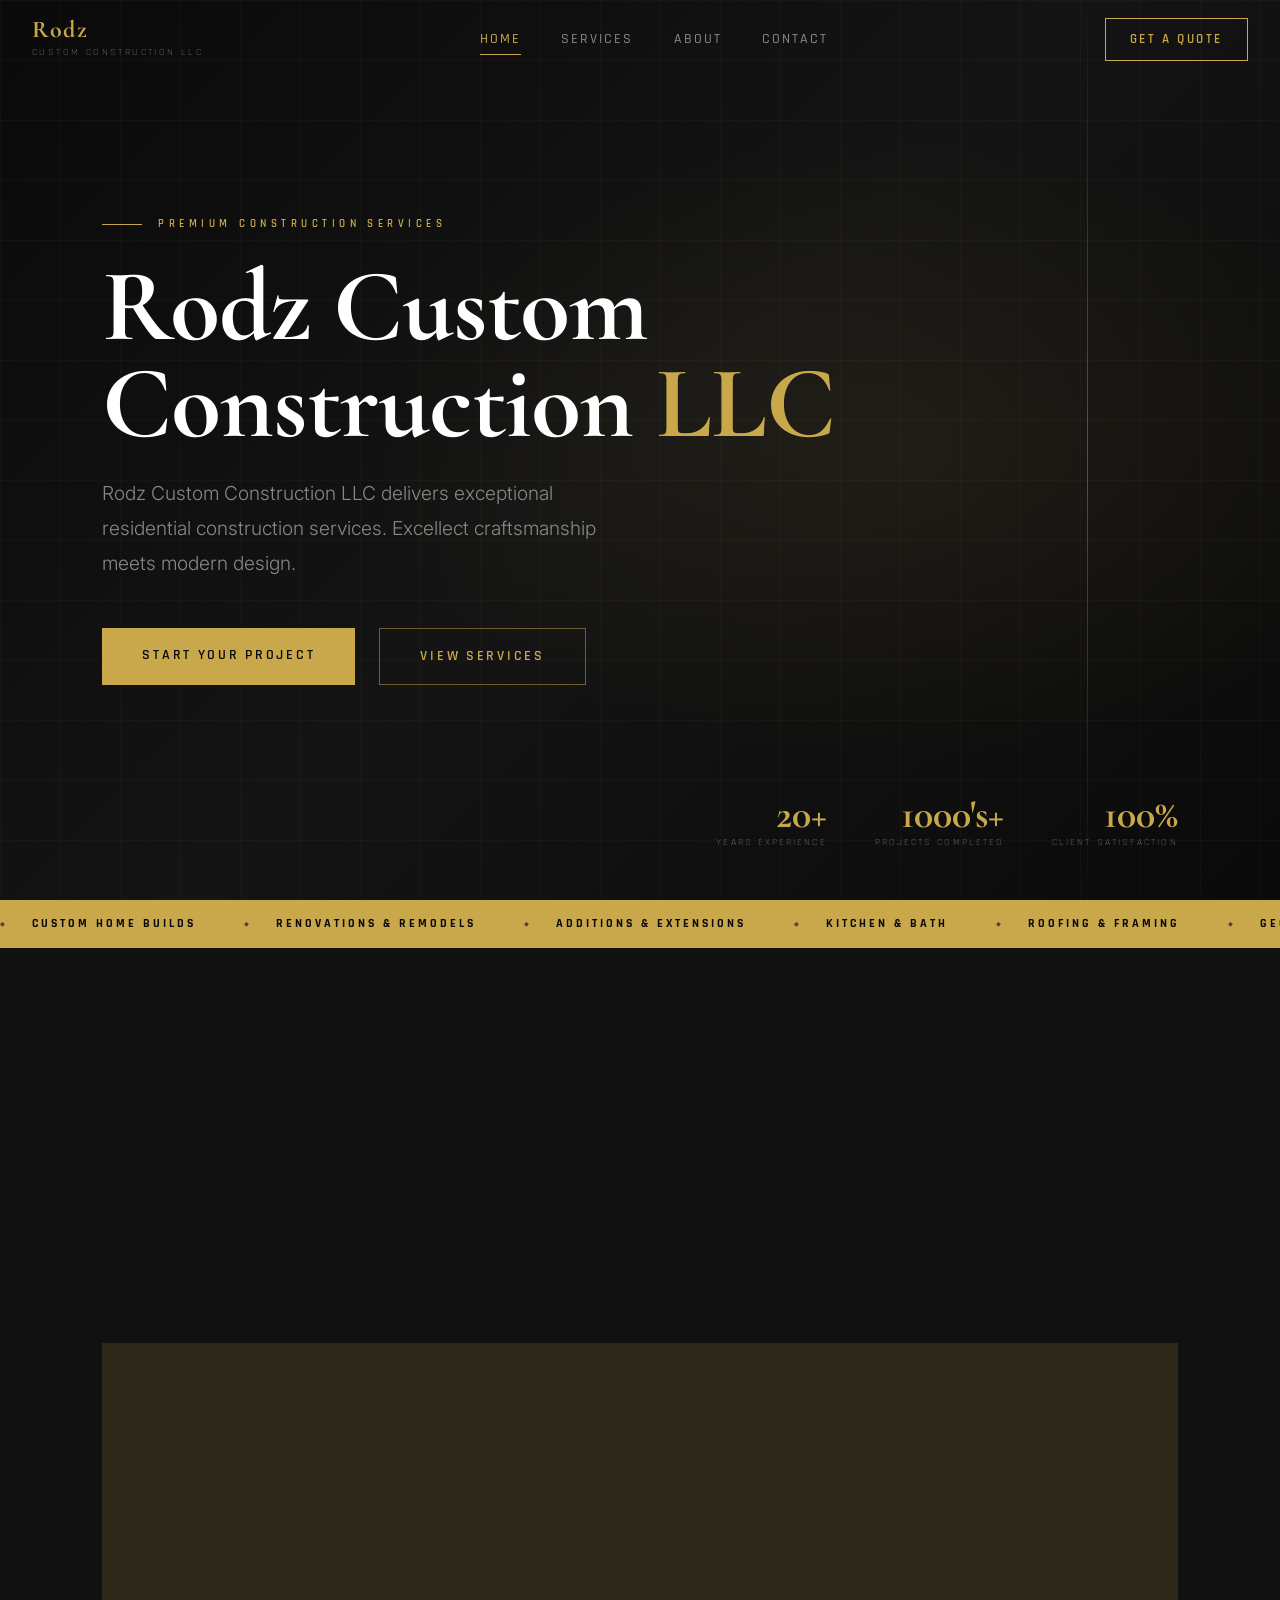
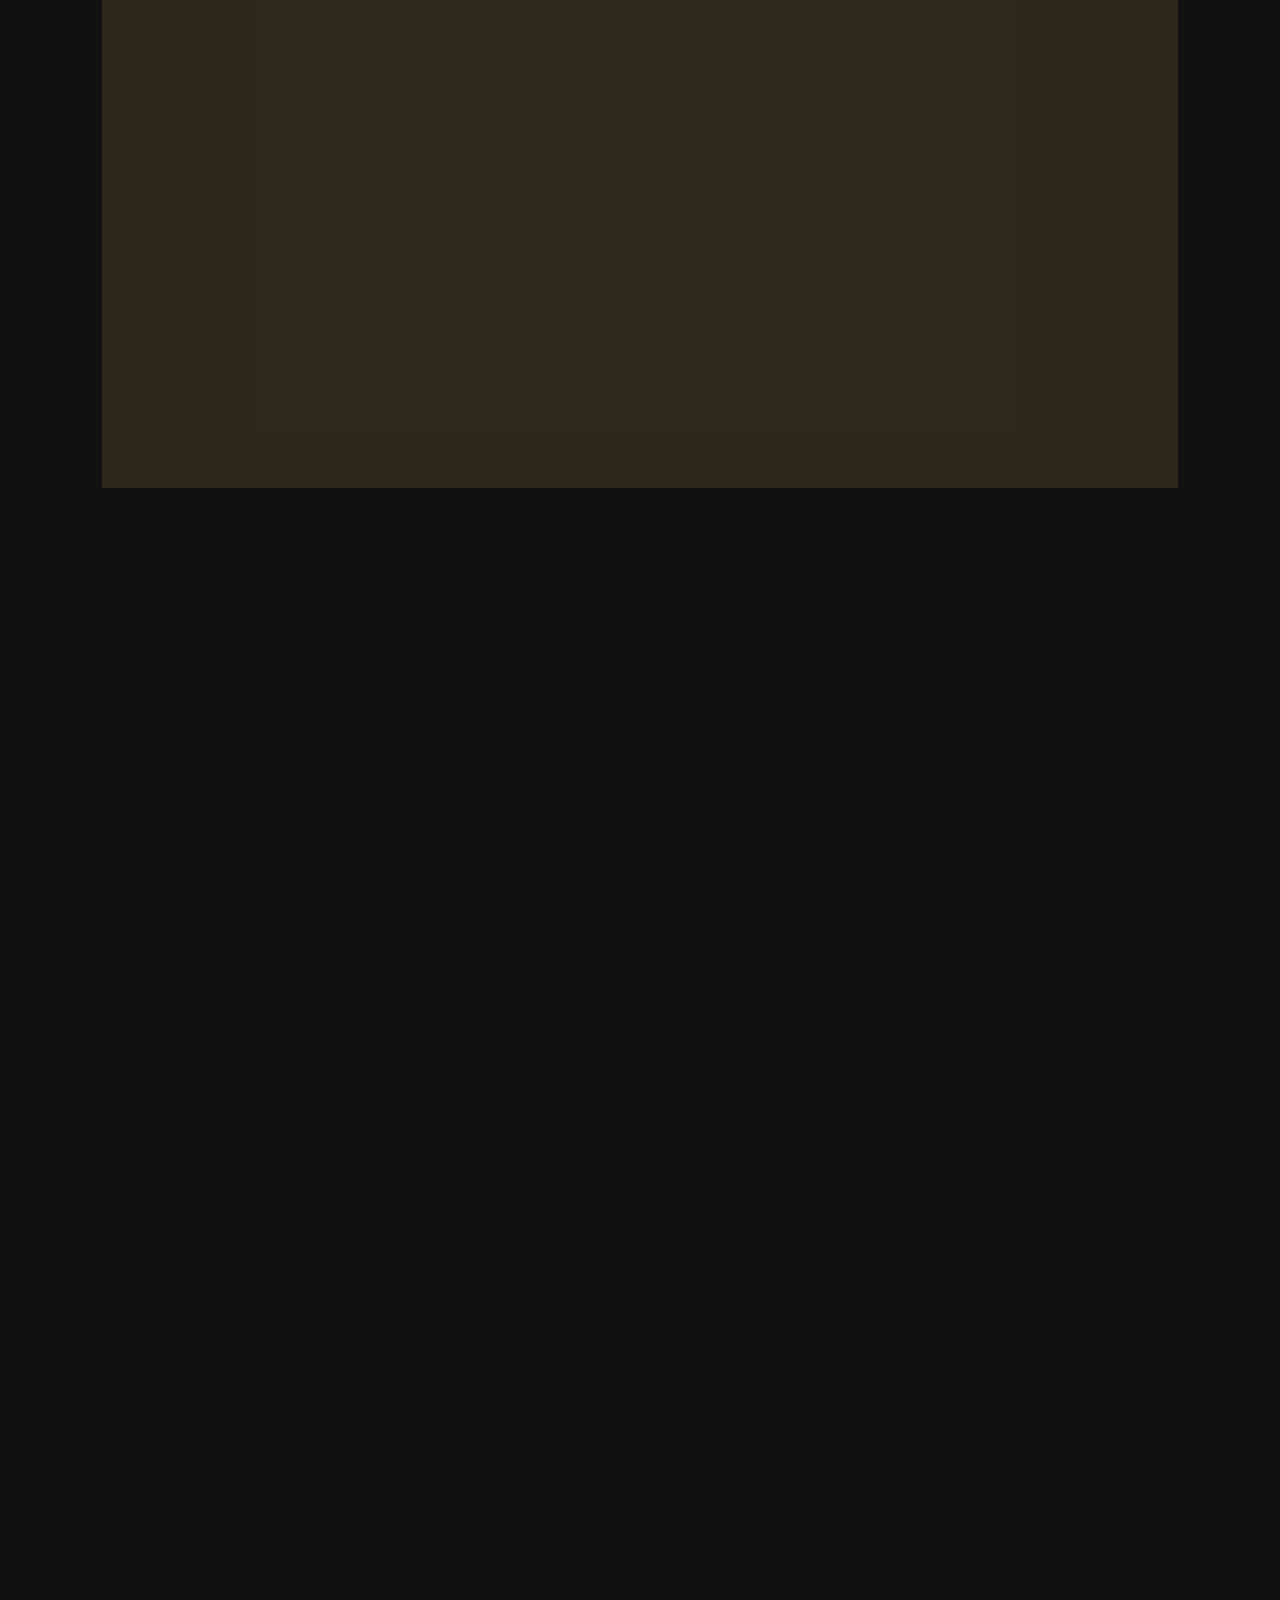
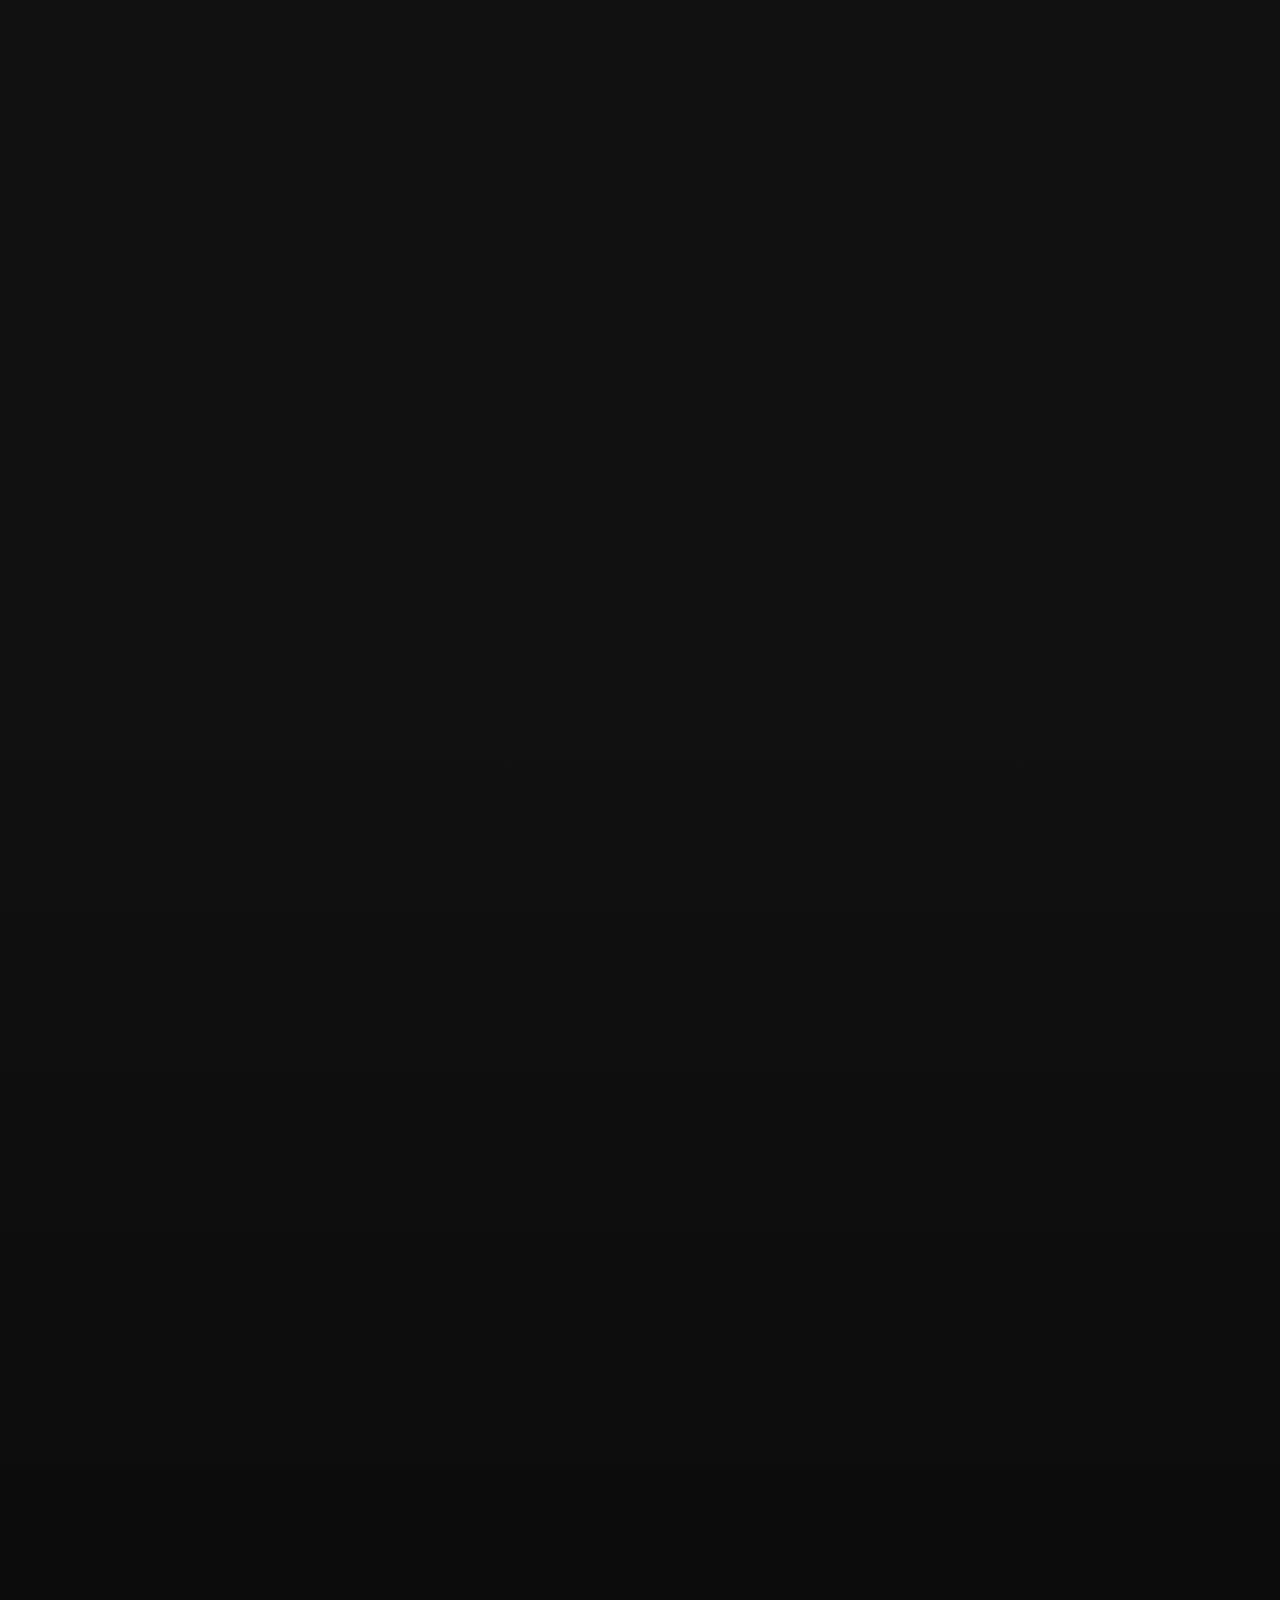
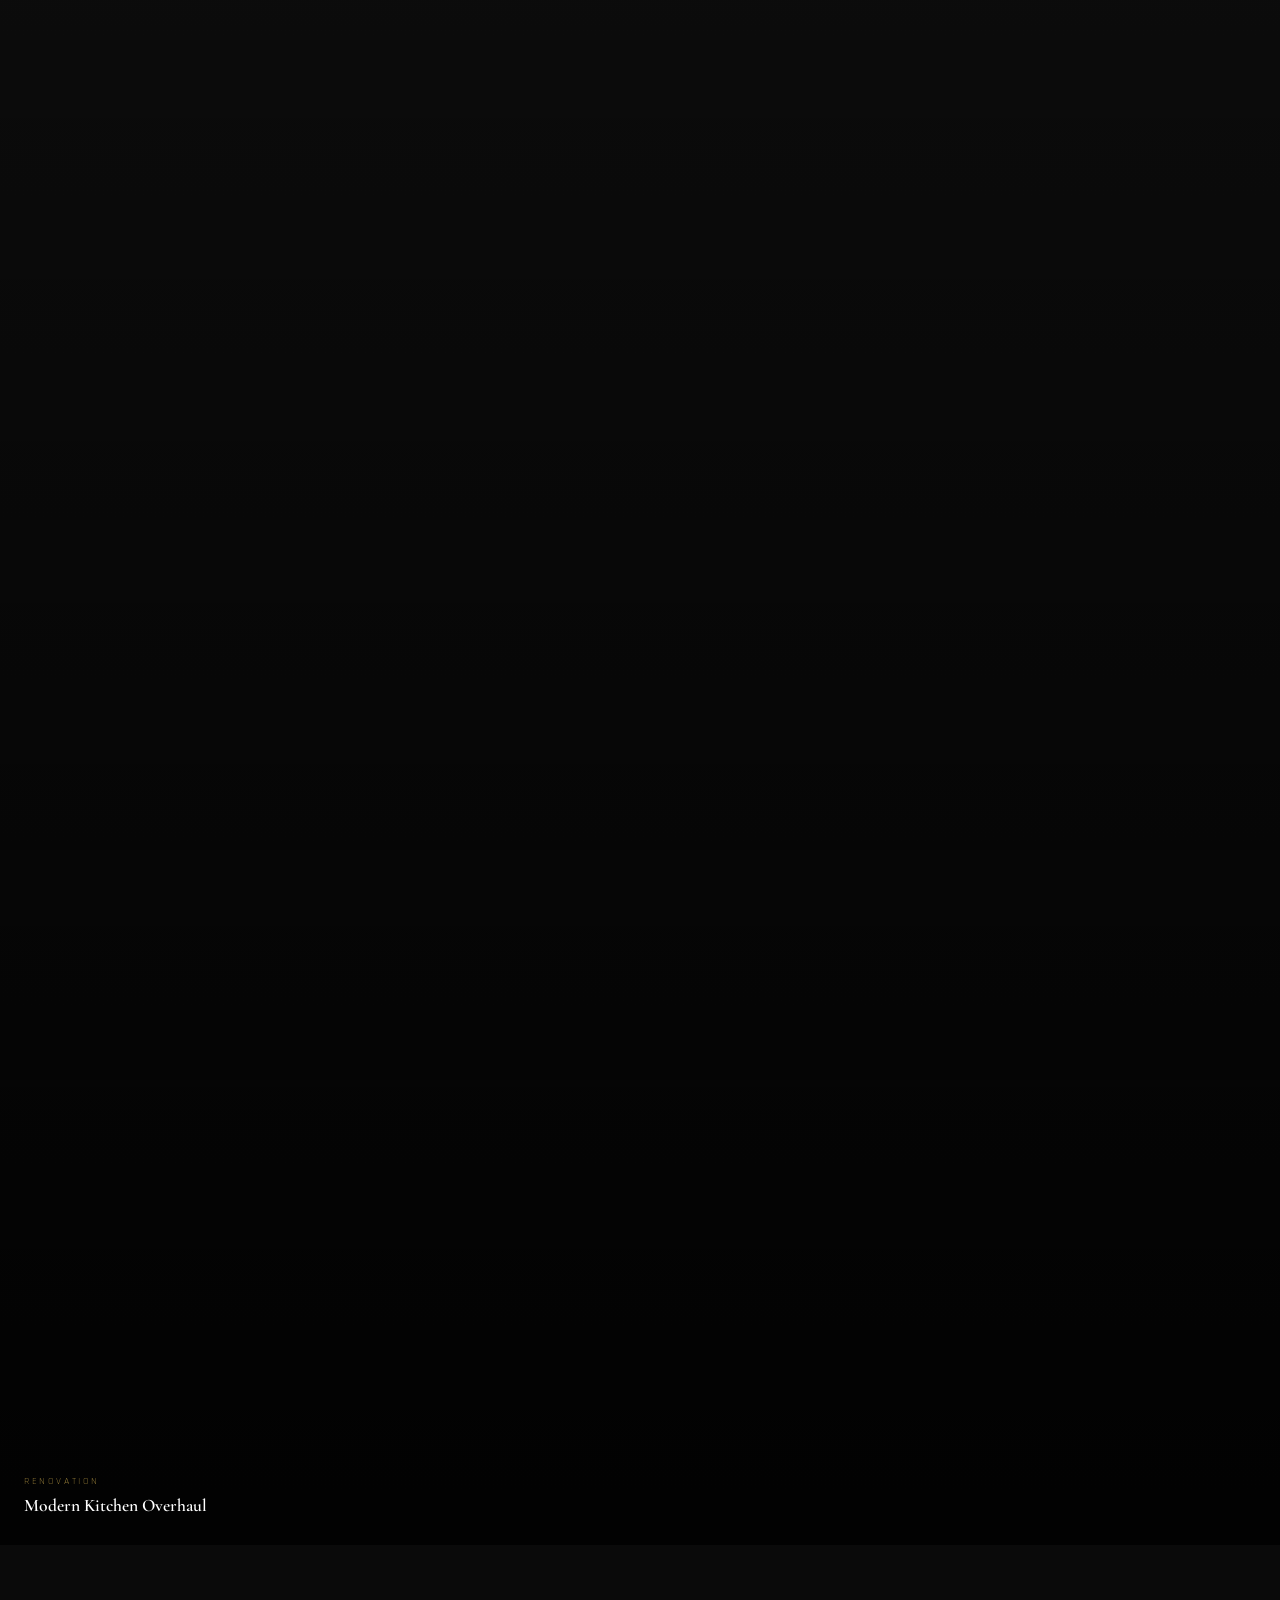
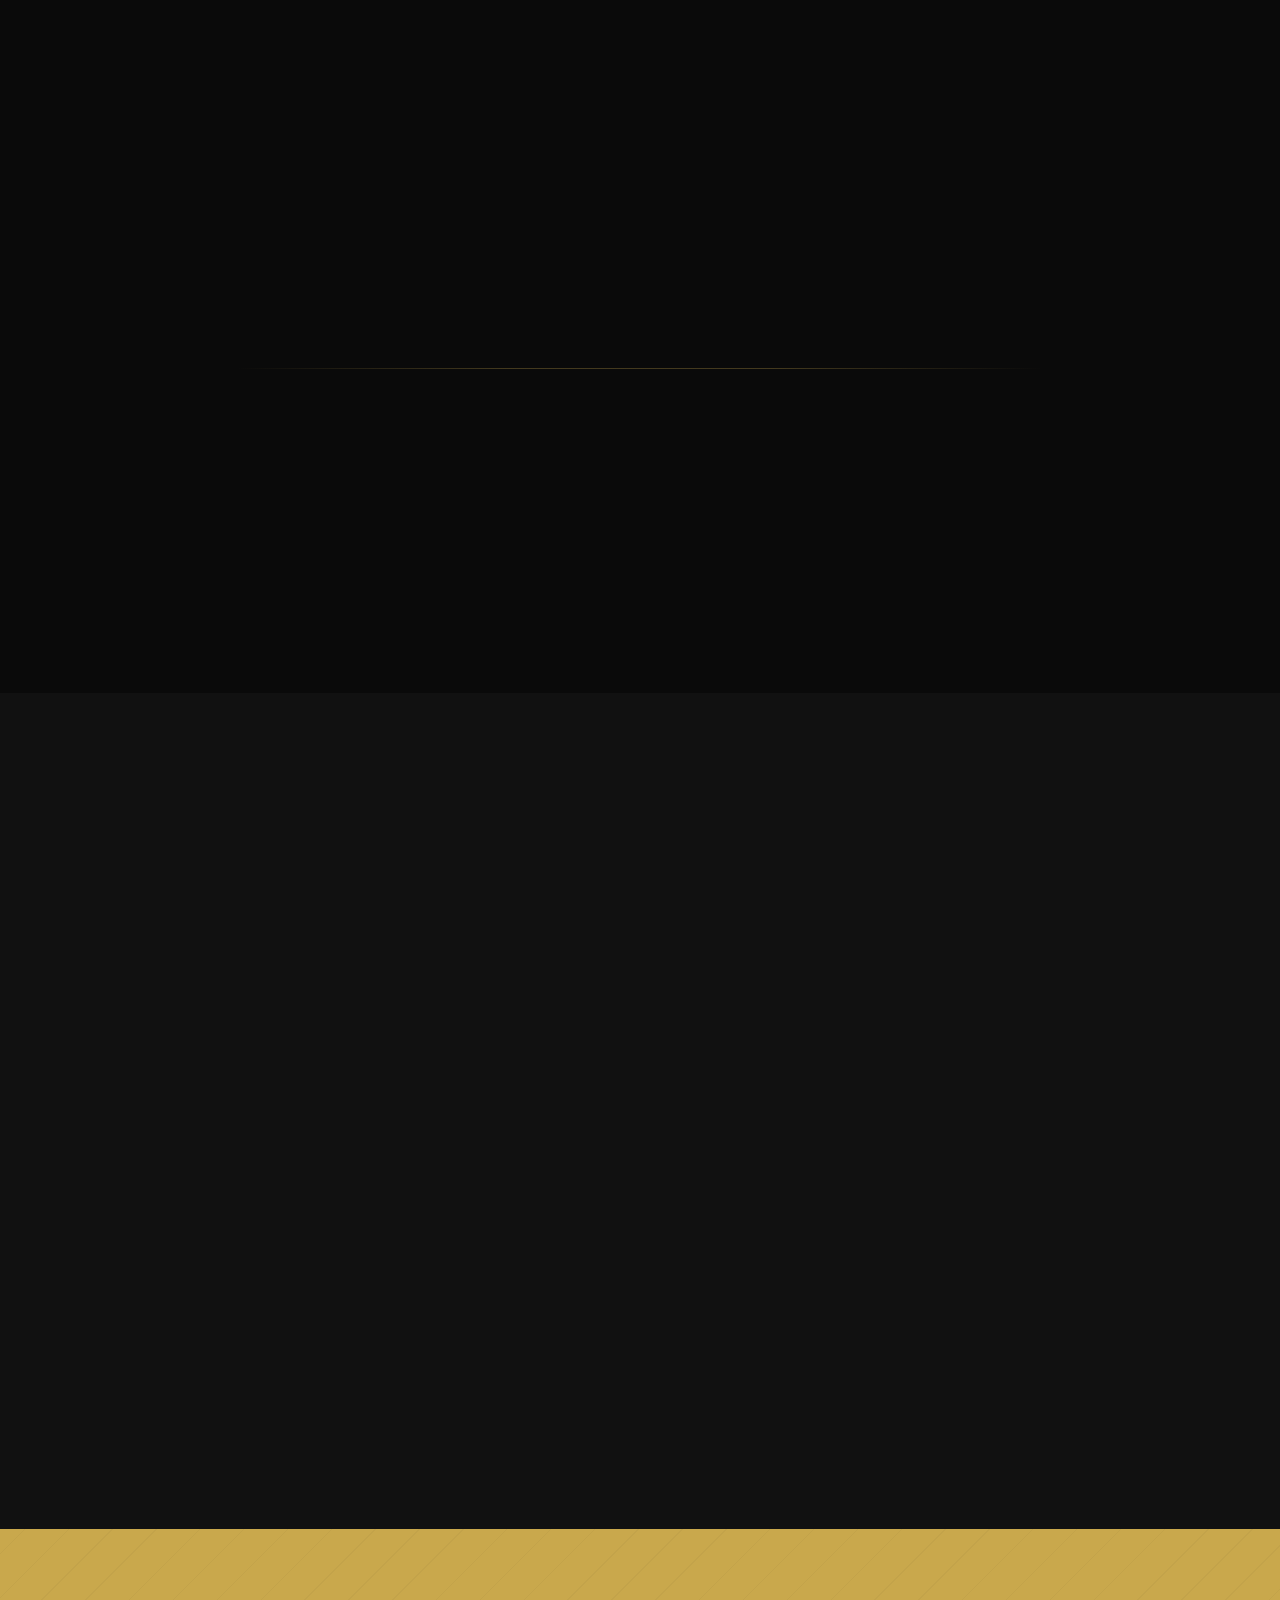
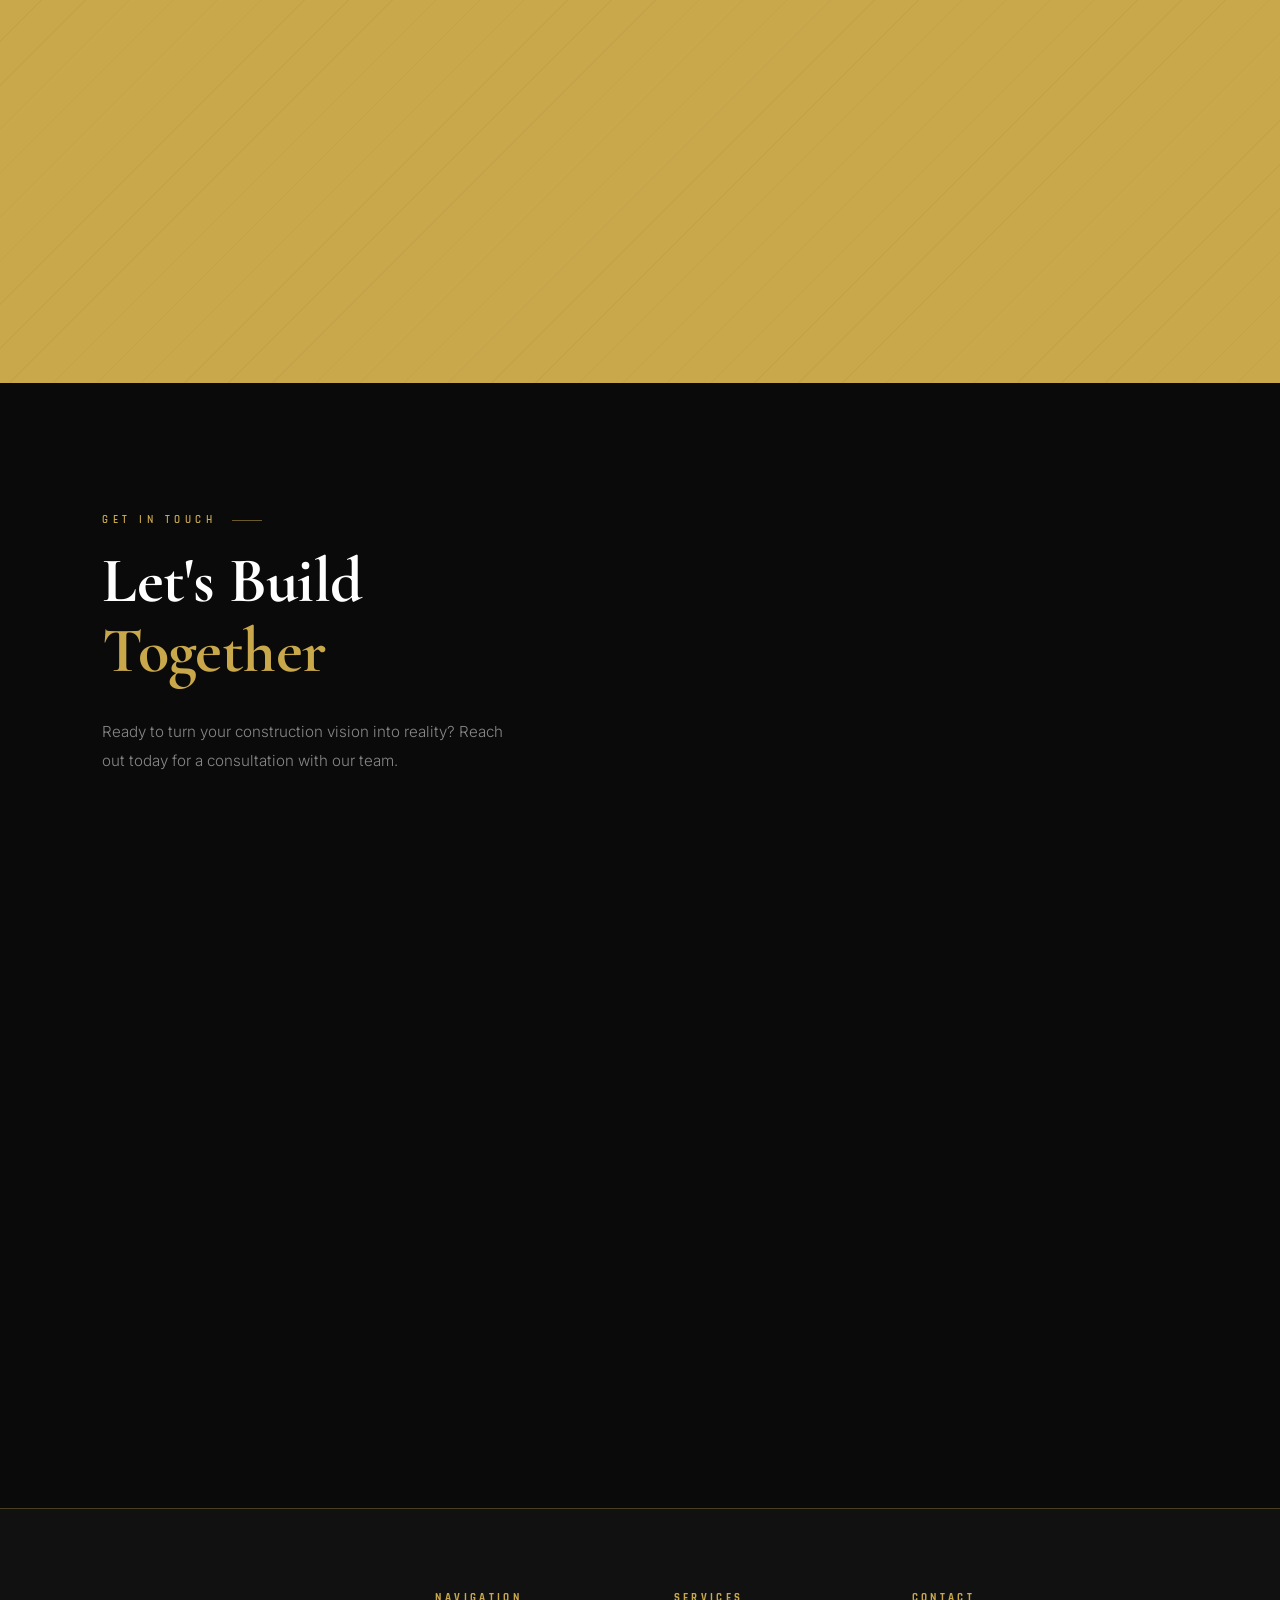
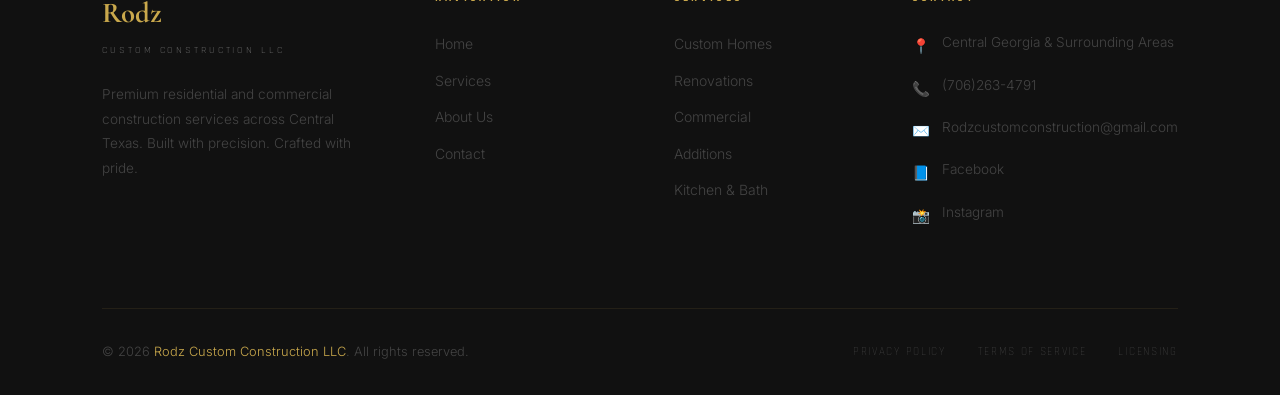
==== commit c0543987: "website broken fixed it" ====
--- a/index.html
+++ b/index.html
@@ -410,7 +410,7 @@
         </div>
         <button class="form-submit" onclick="submitForm()">Send My Request</button>
       </div>
-    </div>
+    </form>
   </section>
 
   <!-- ══ FOOTER ══ -->
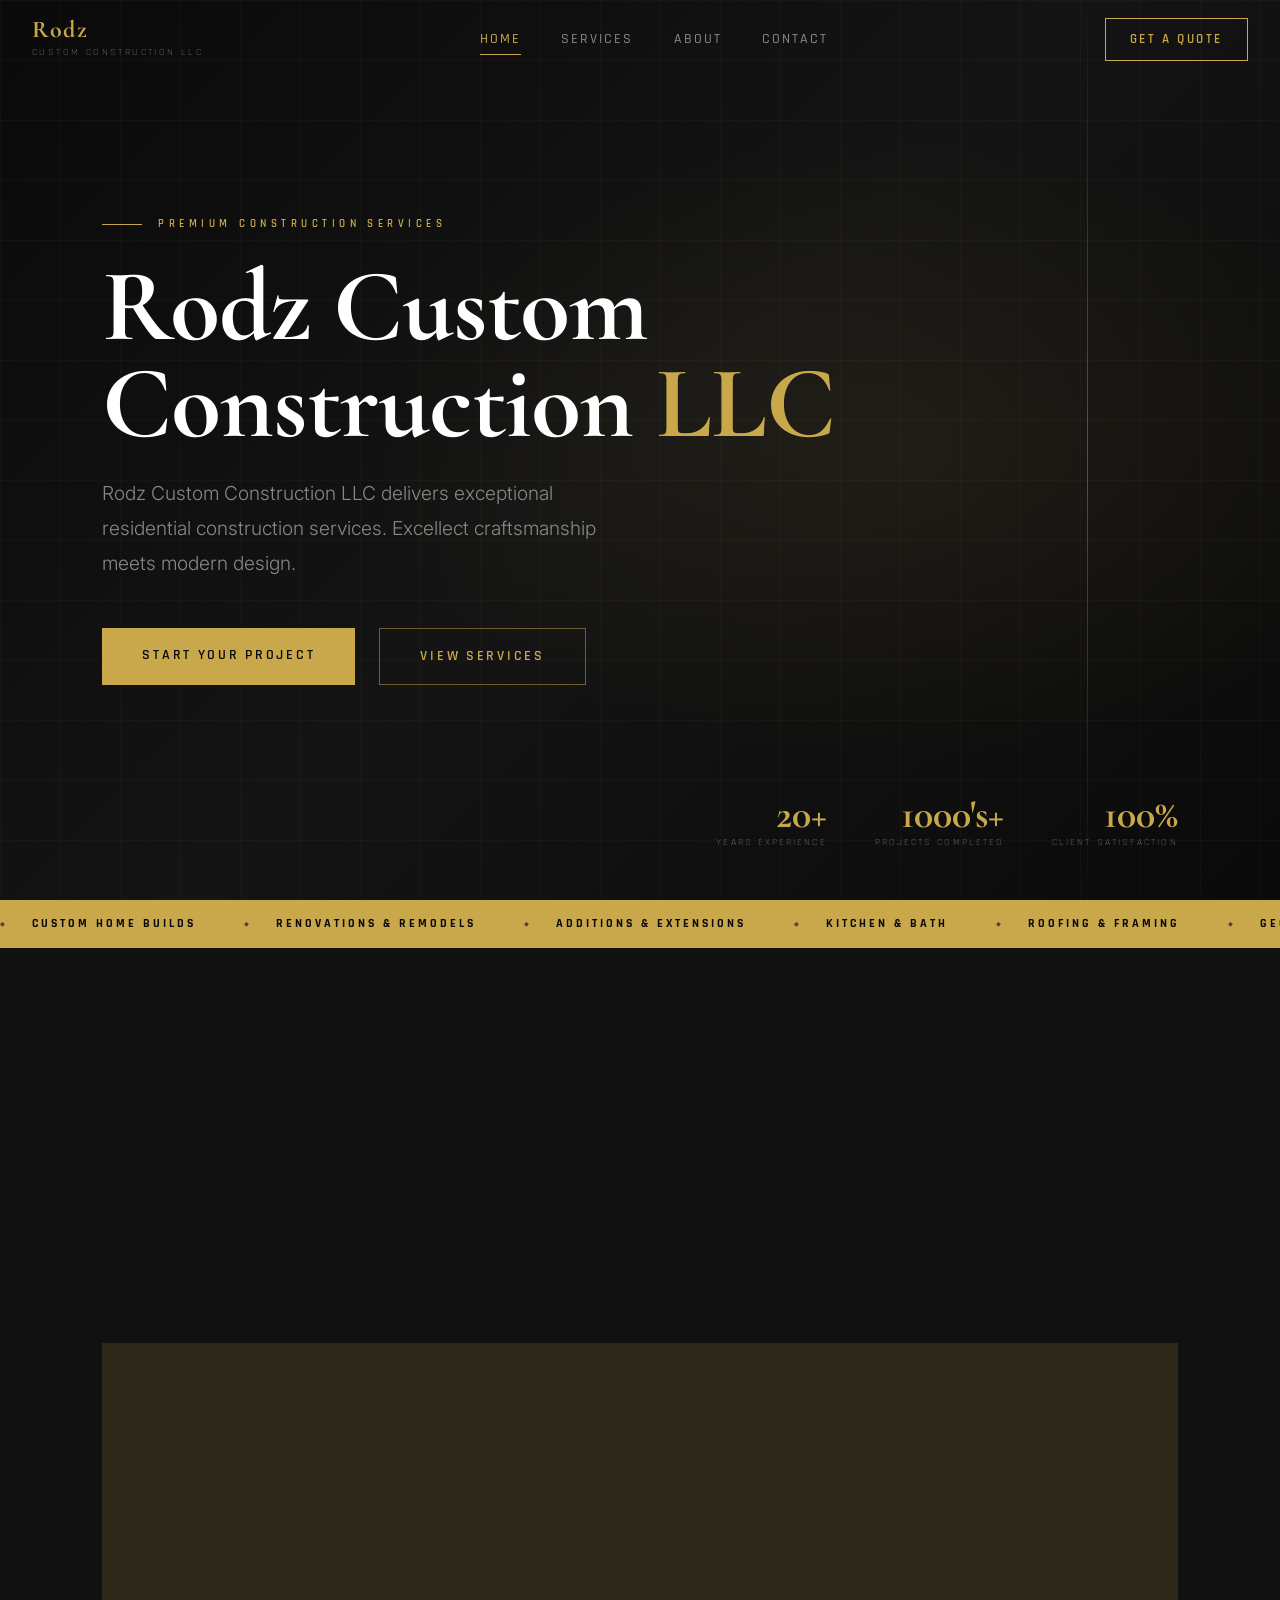
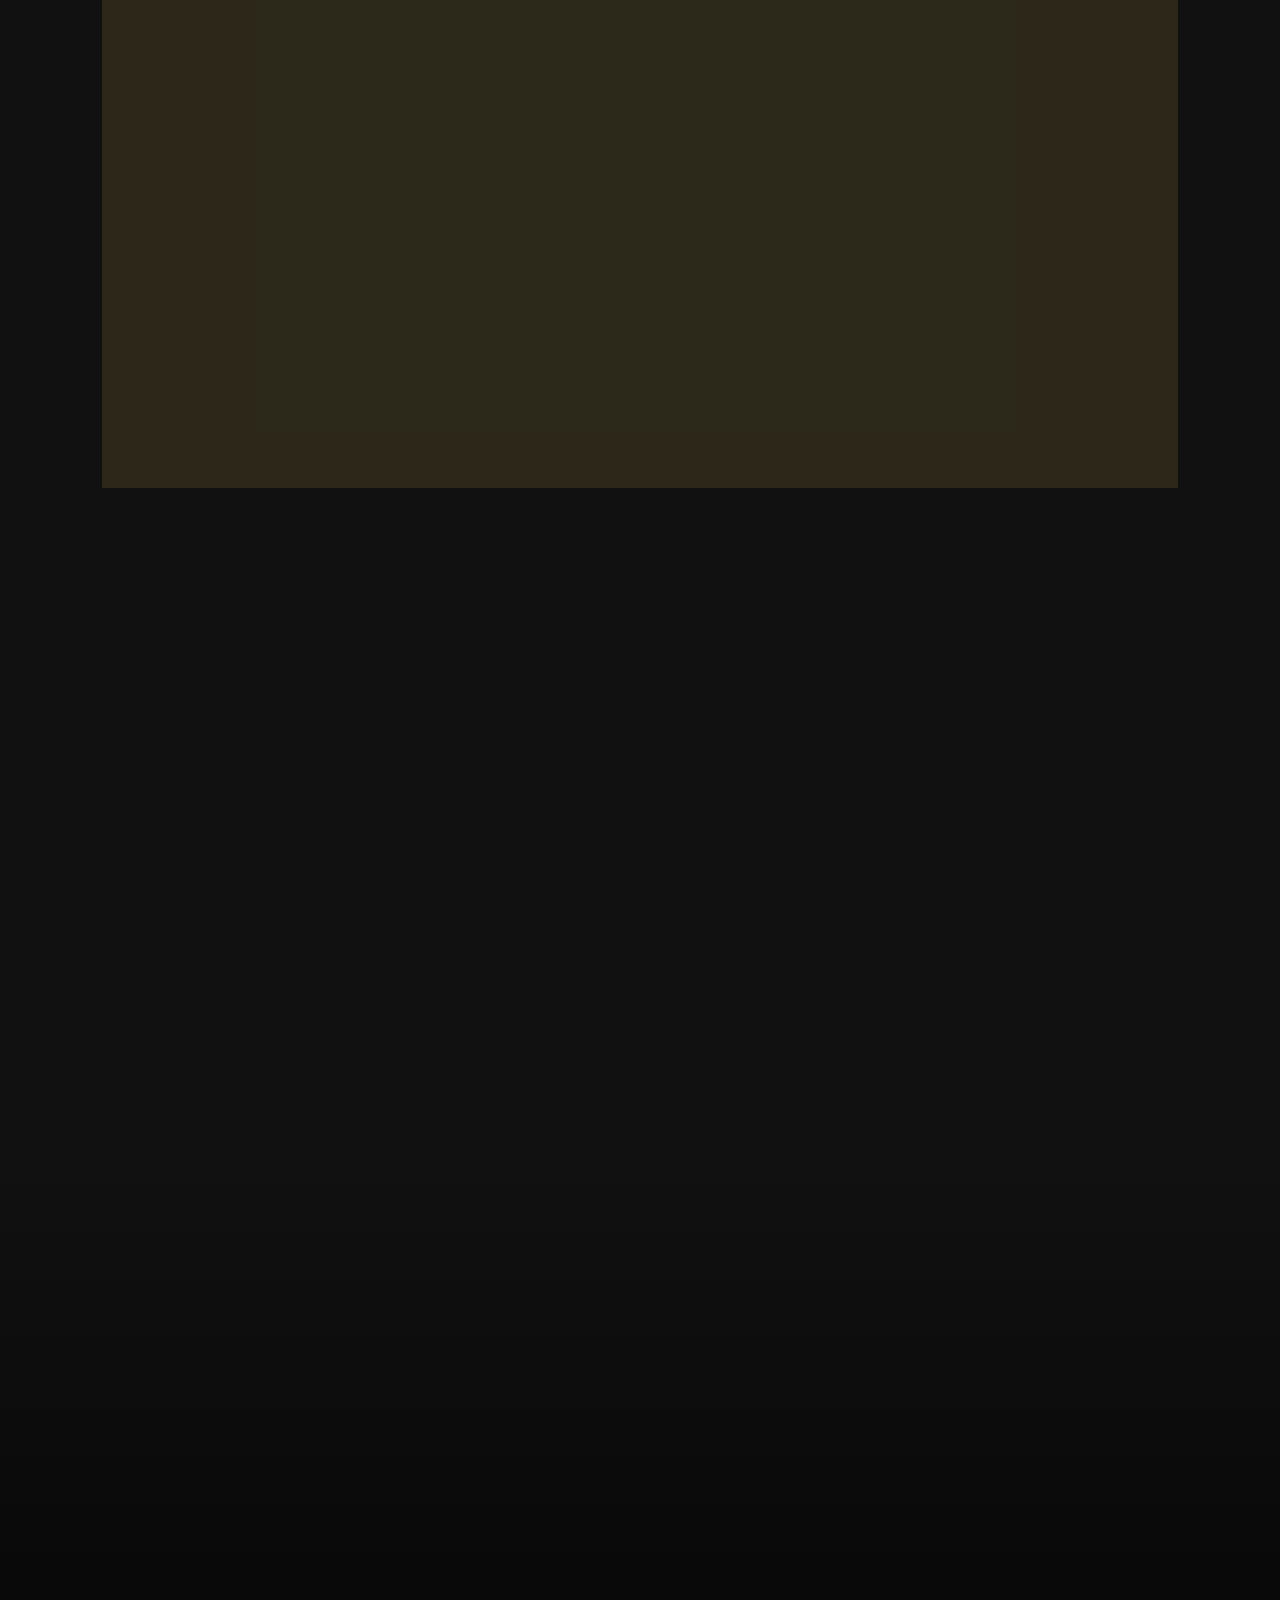
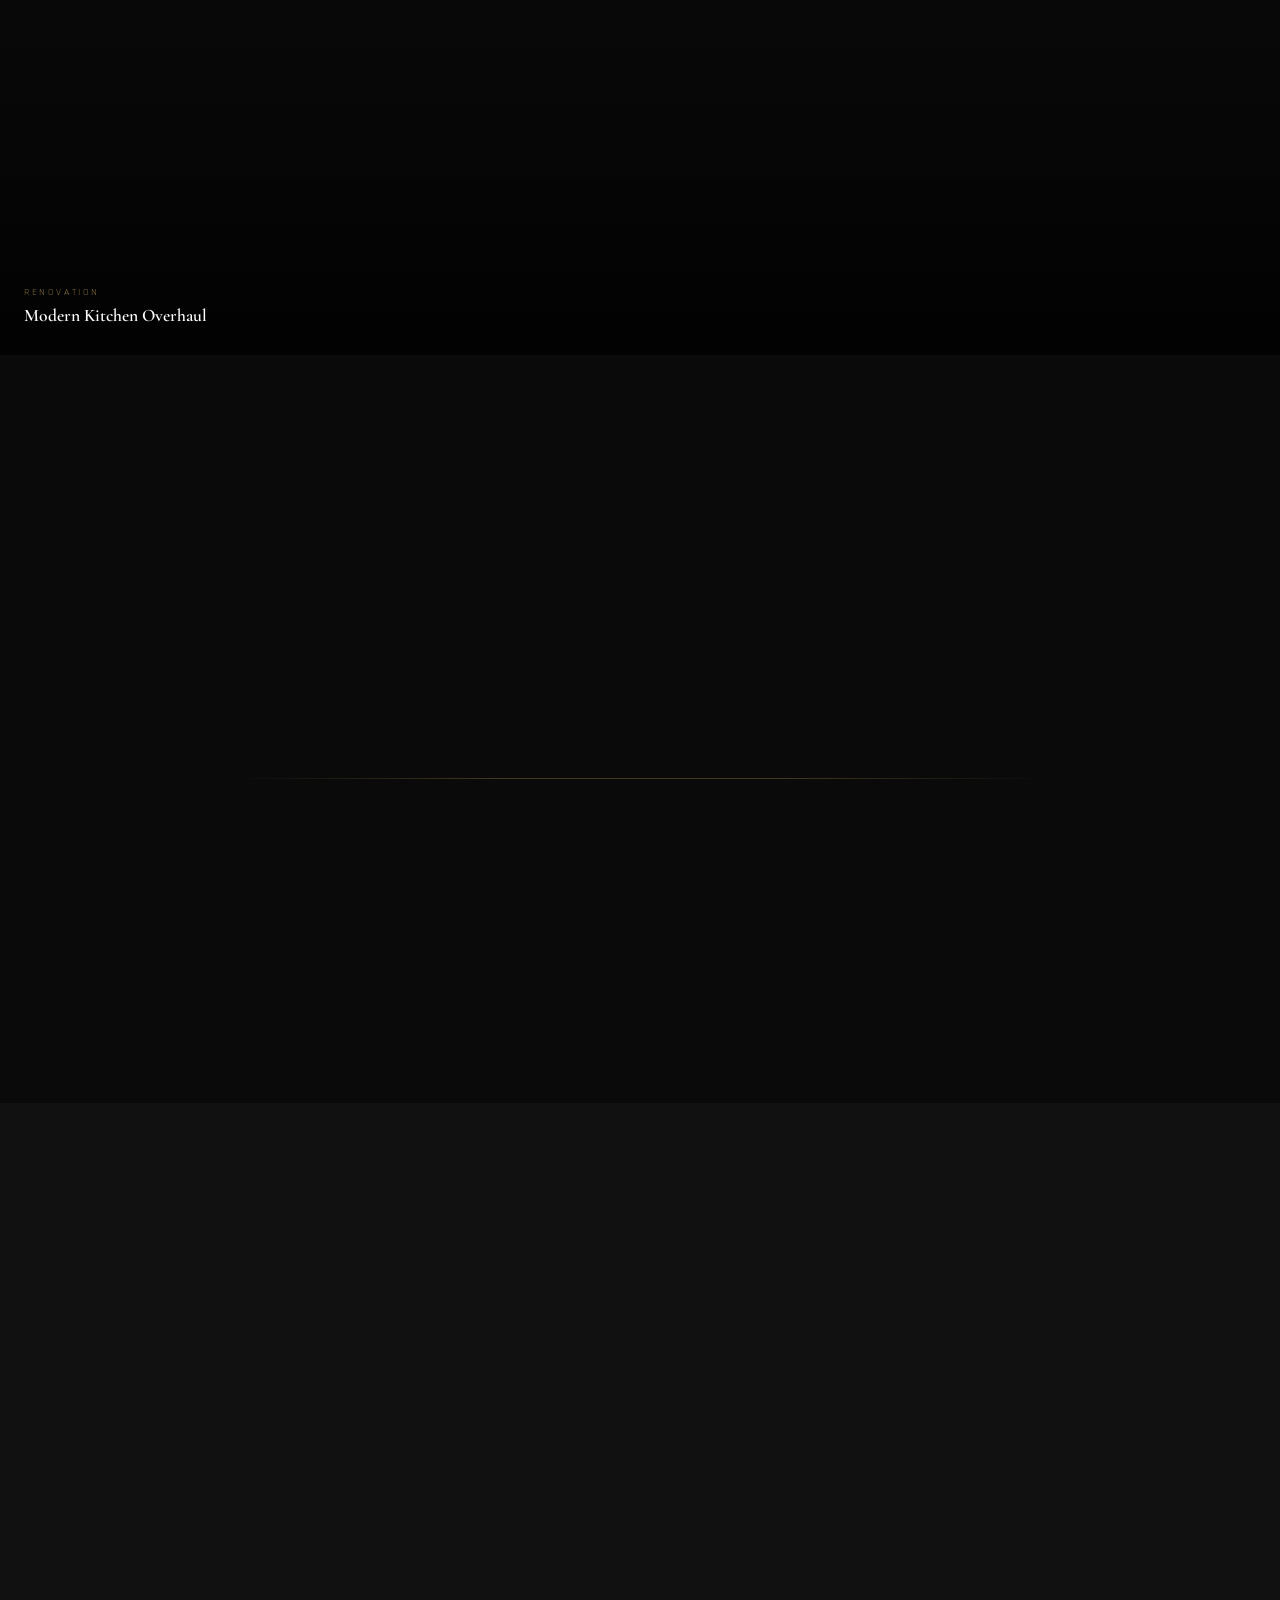
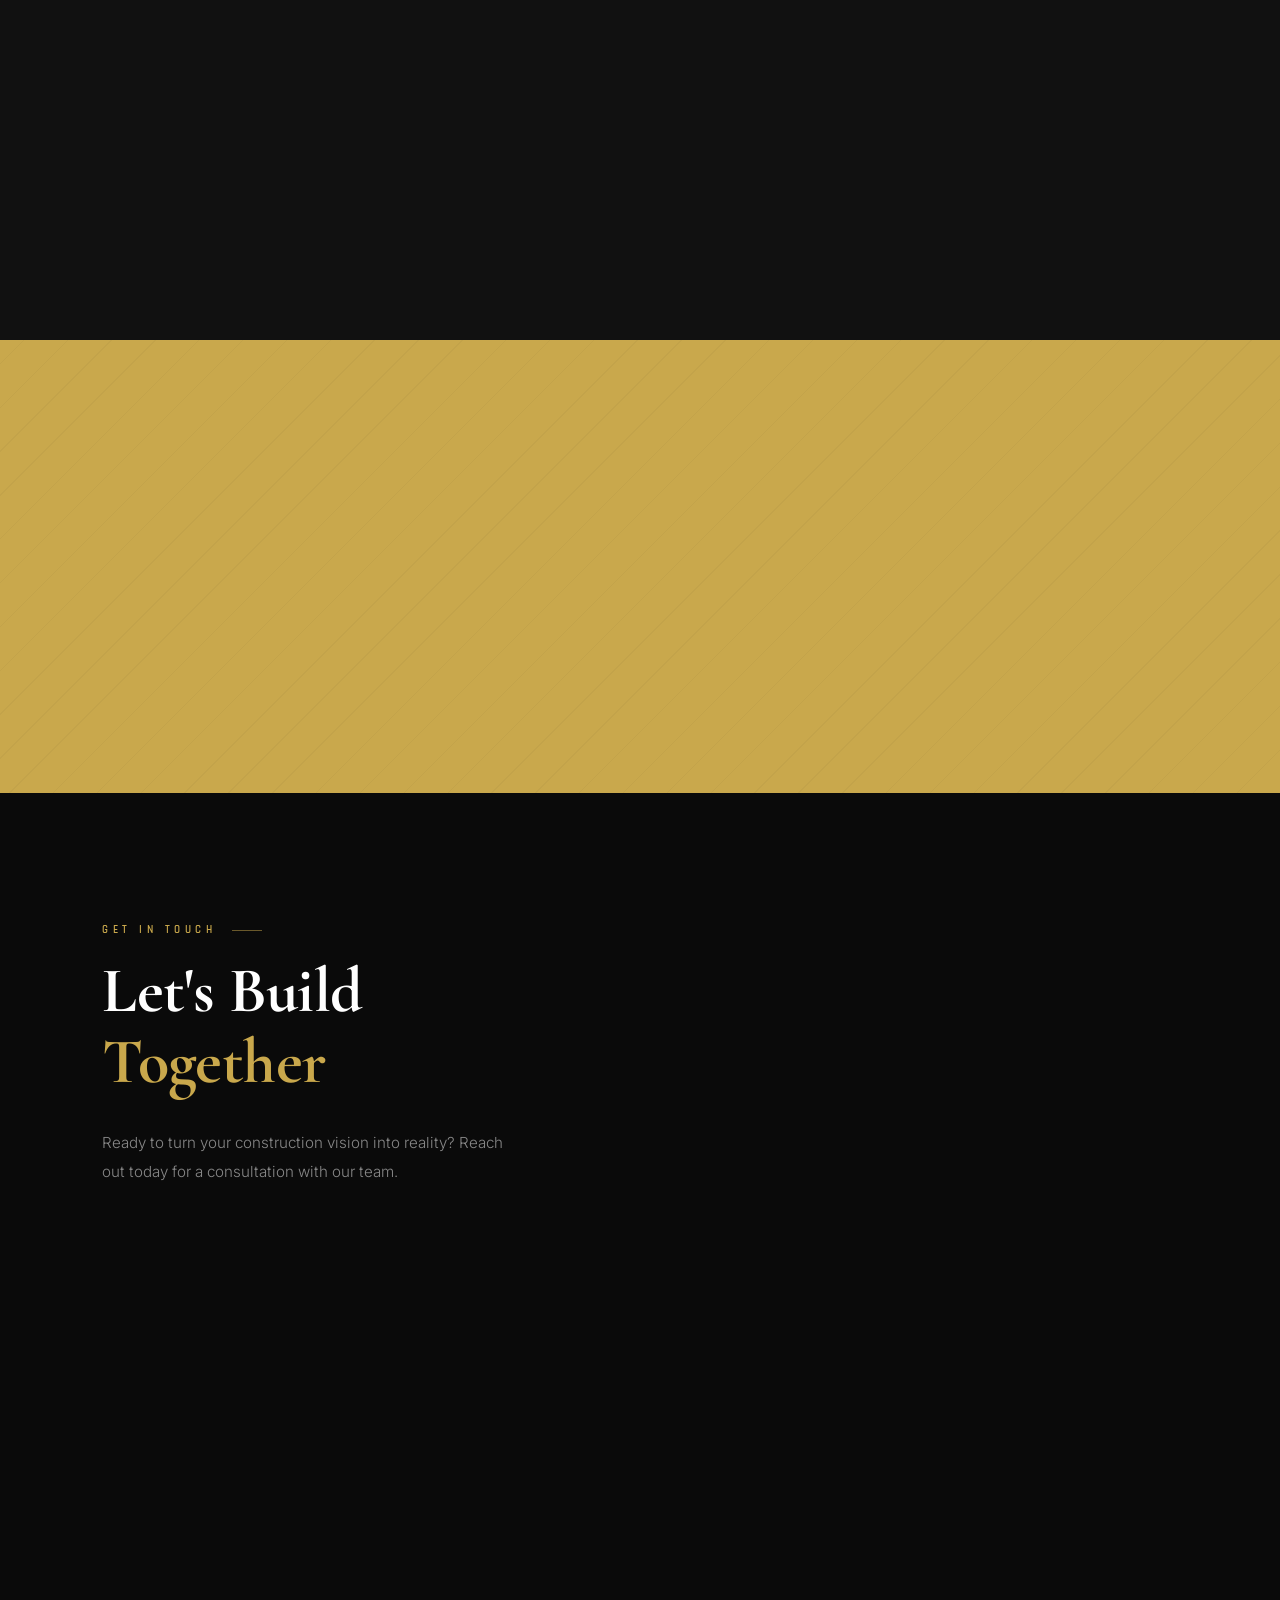
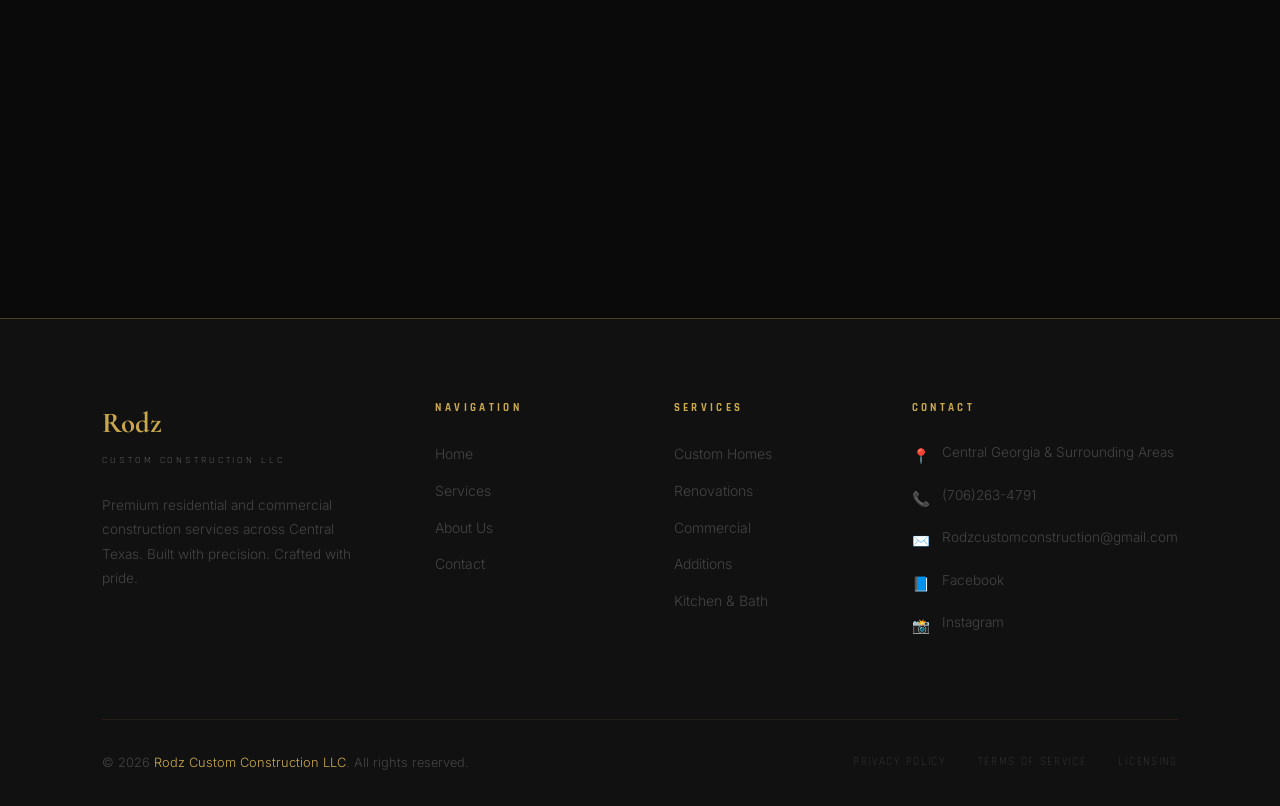
==== commit ed645ee7: "Update index.html" ====
--- a/index.html
+++ b/index.html
@@ -198,7 +198,7 @@
           <span class="gallery-cat">Renovation</span>
           <h4 class="gallery-title">Modern Kitchen Overhaul</h4>
         </div>
-      </div>
+      
       <div class="gallery-item reveal reveal-delay-2">
         <div class="gallery-placeholder">
           <div class="gallery-ph-icon">🏢</div>
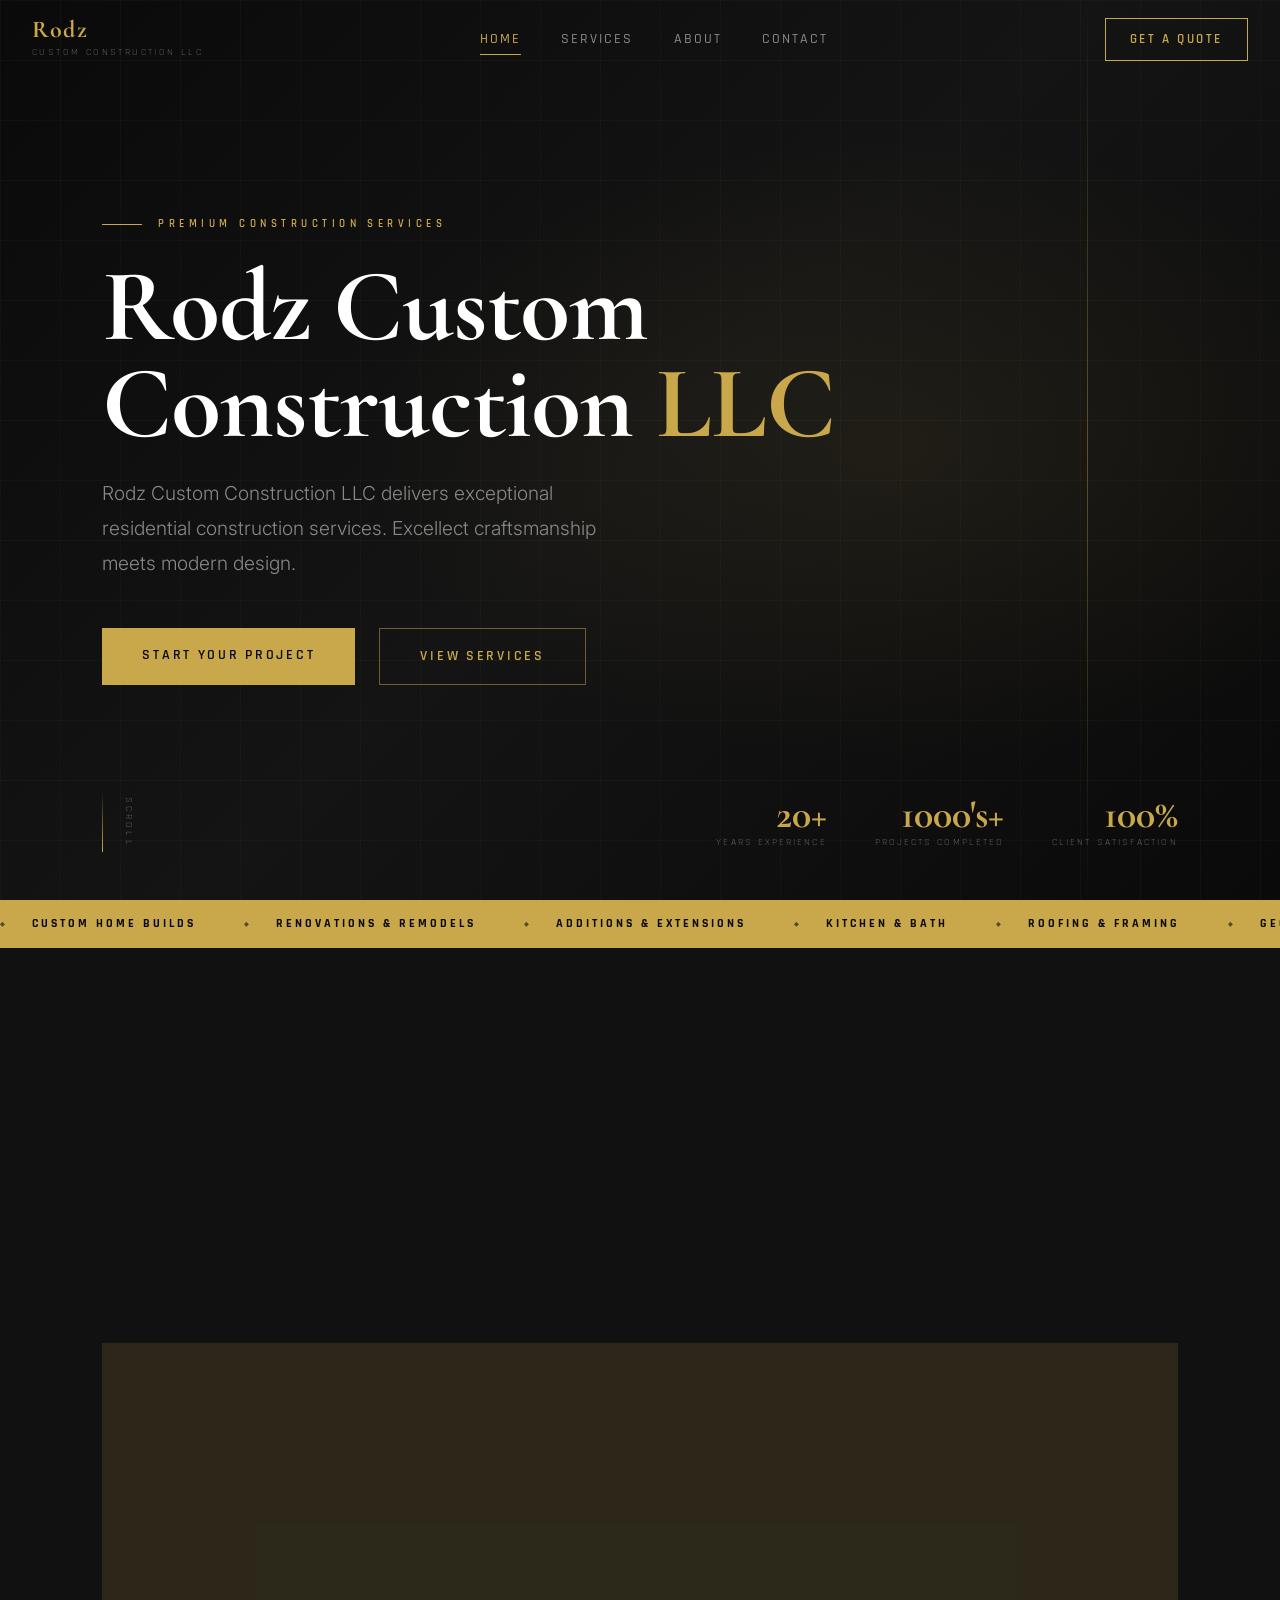
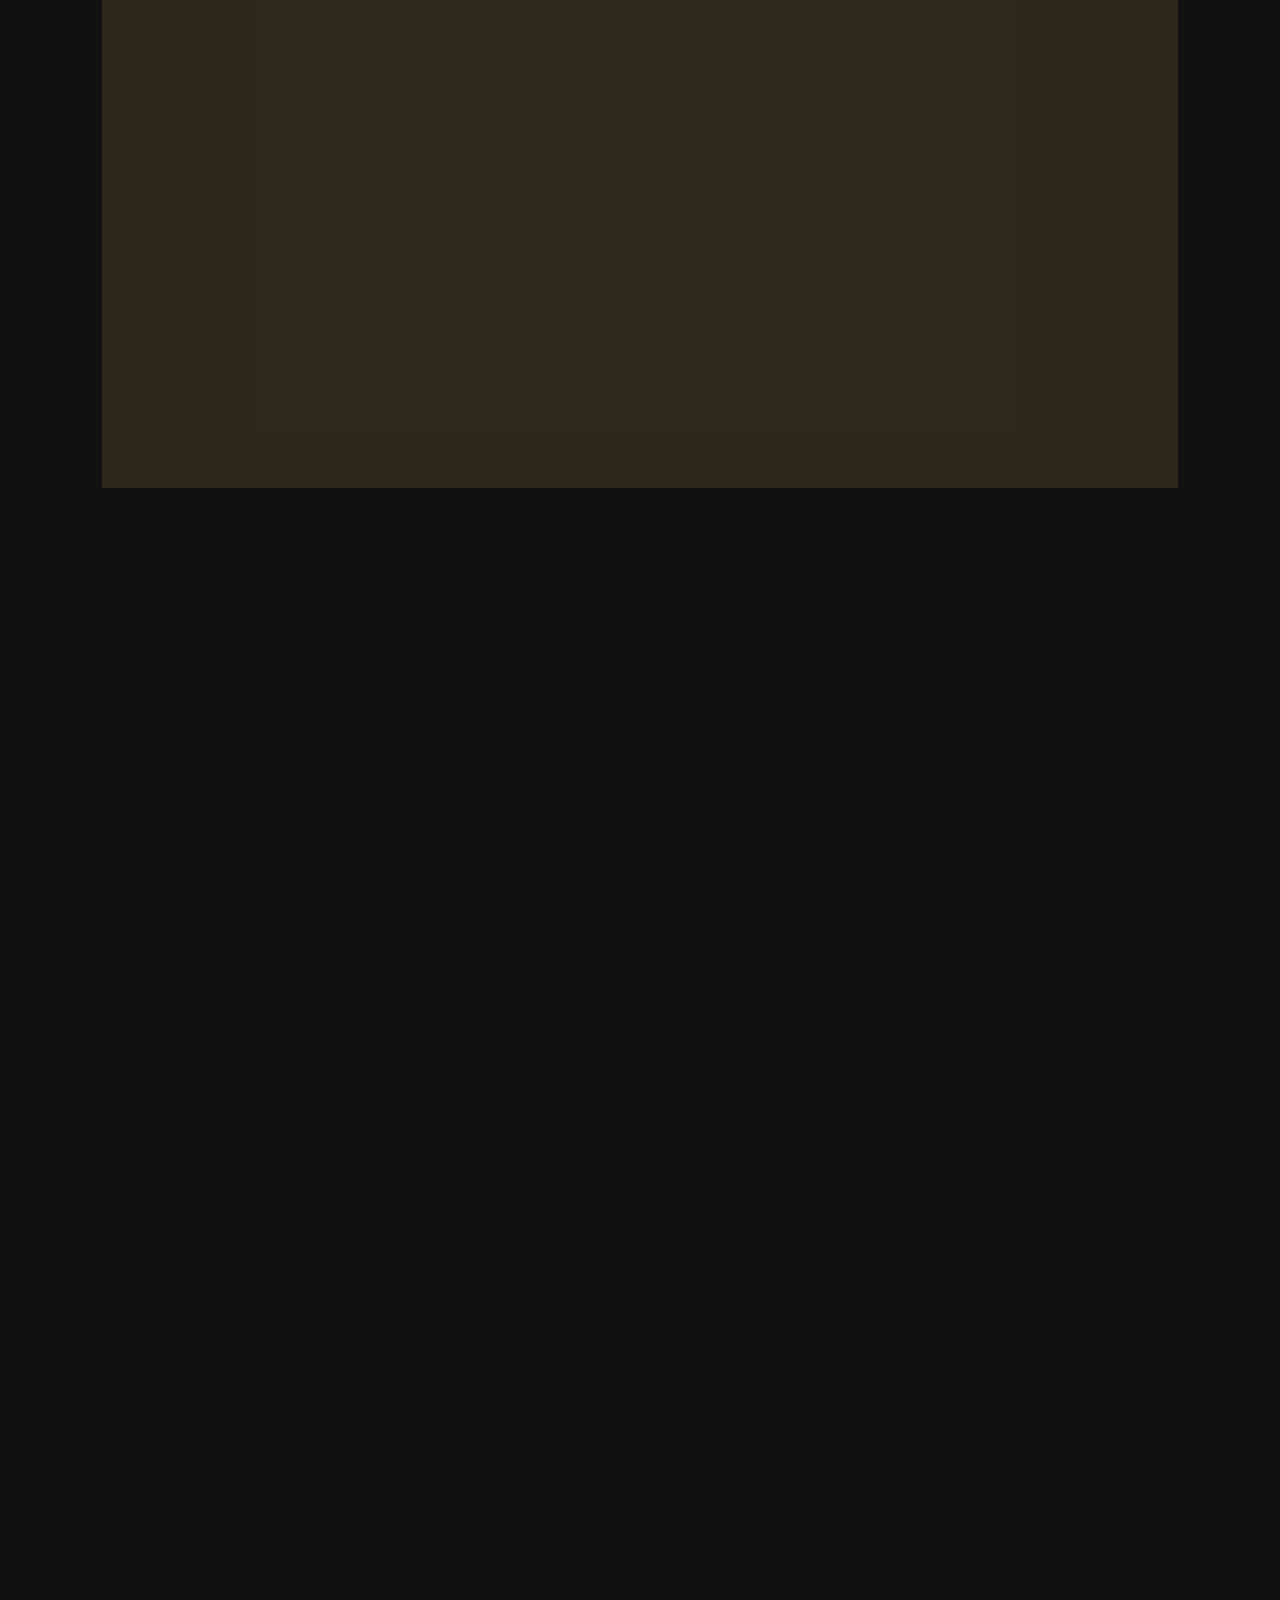
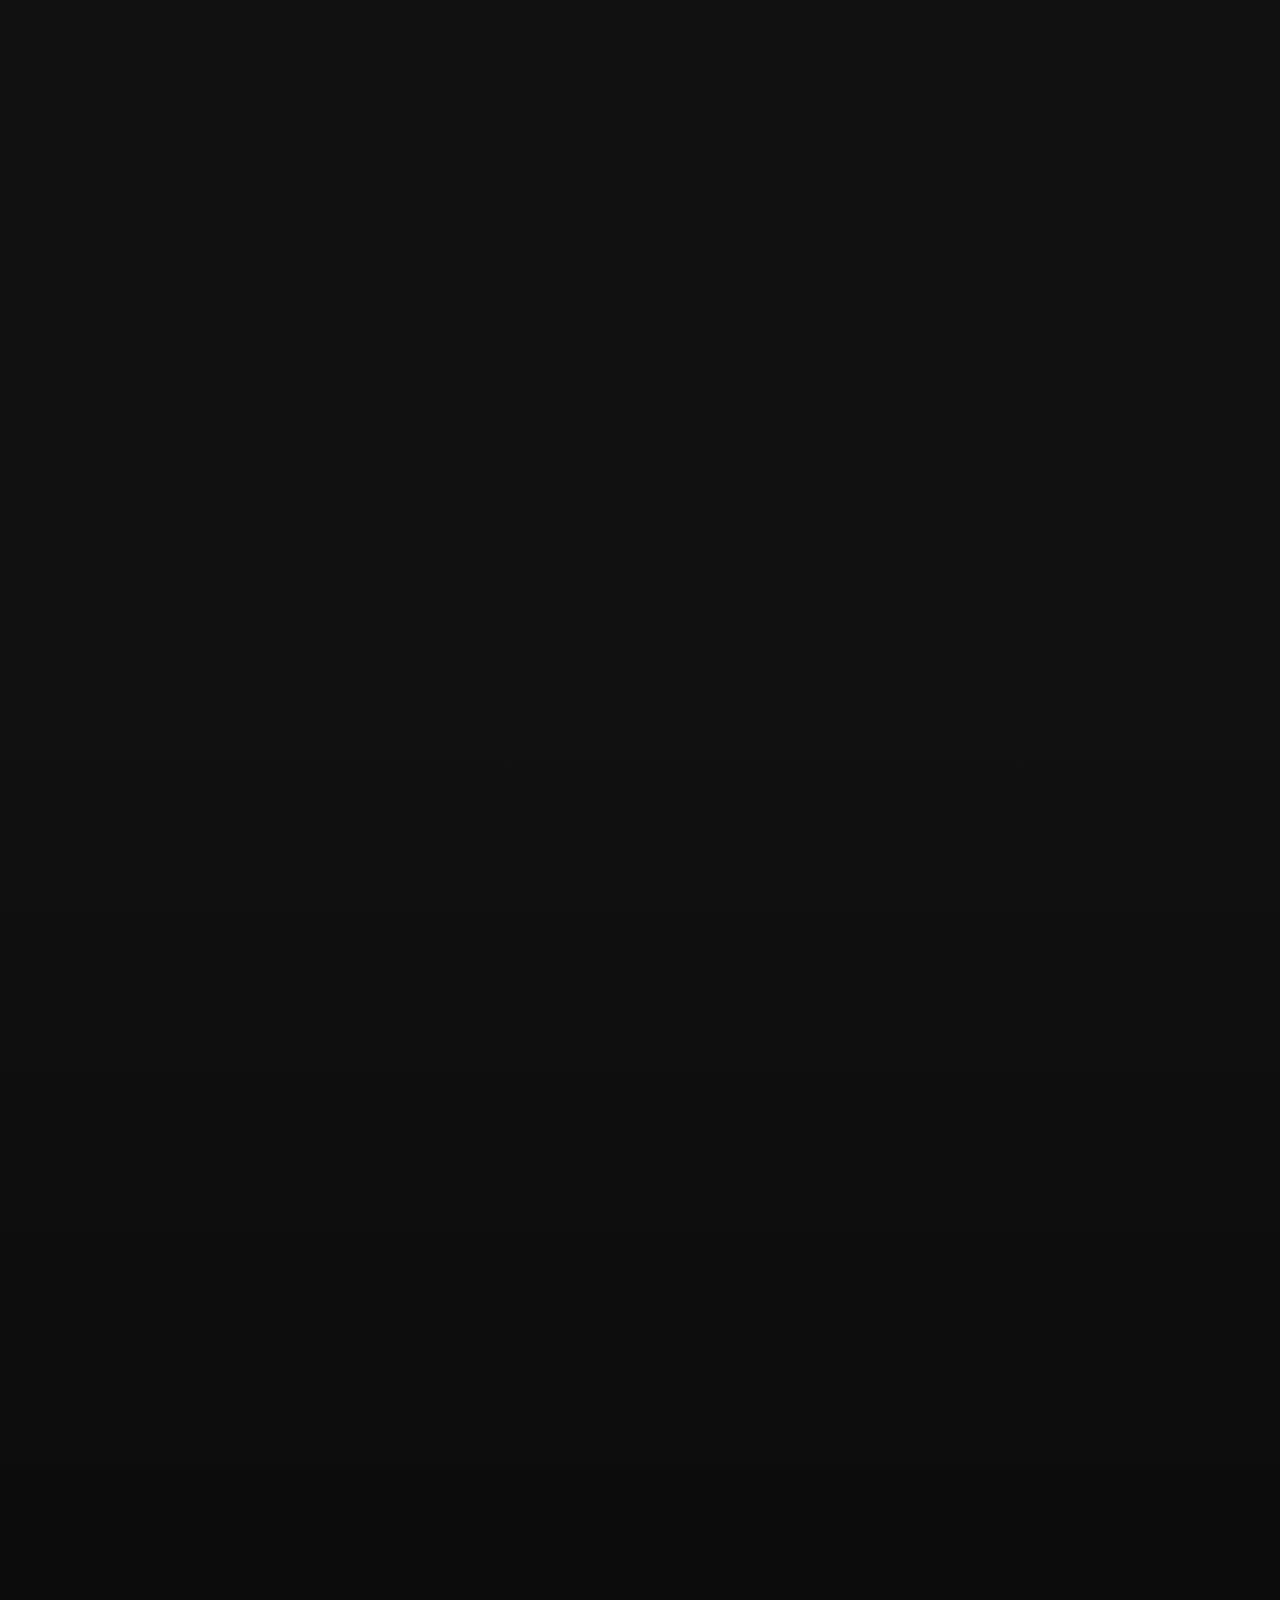
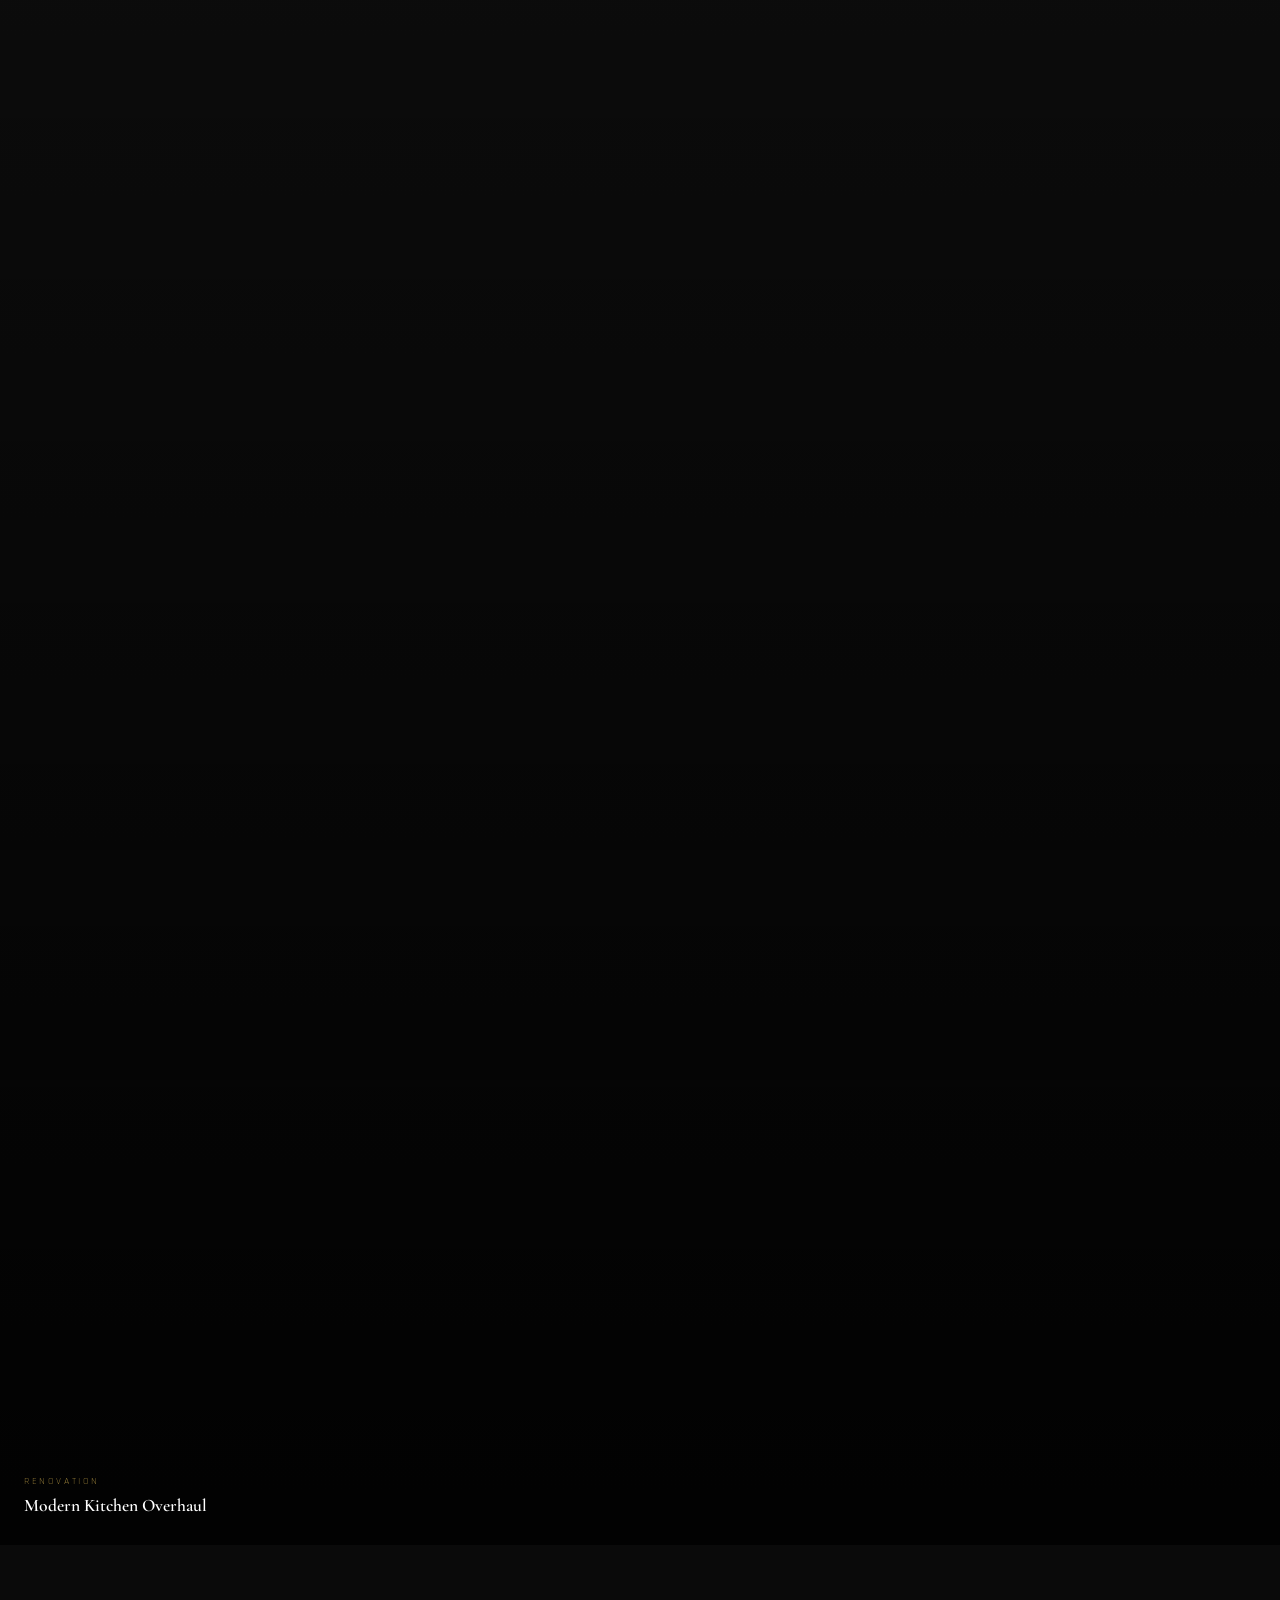
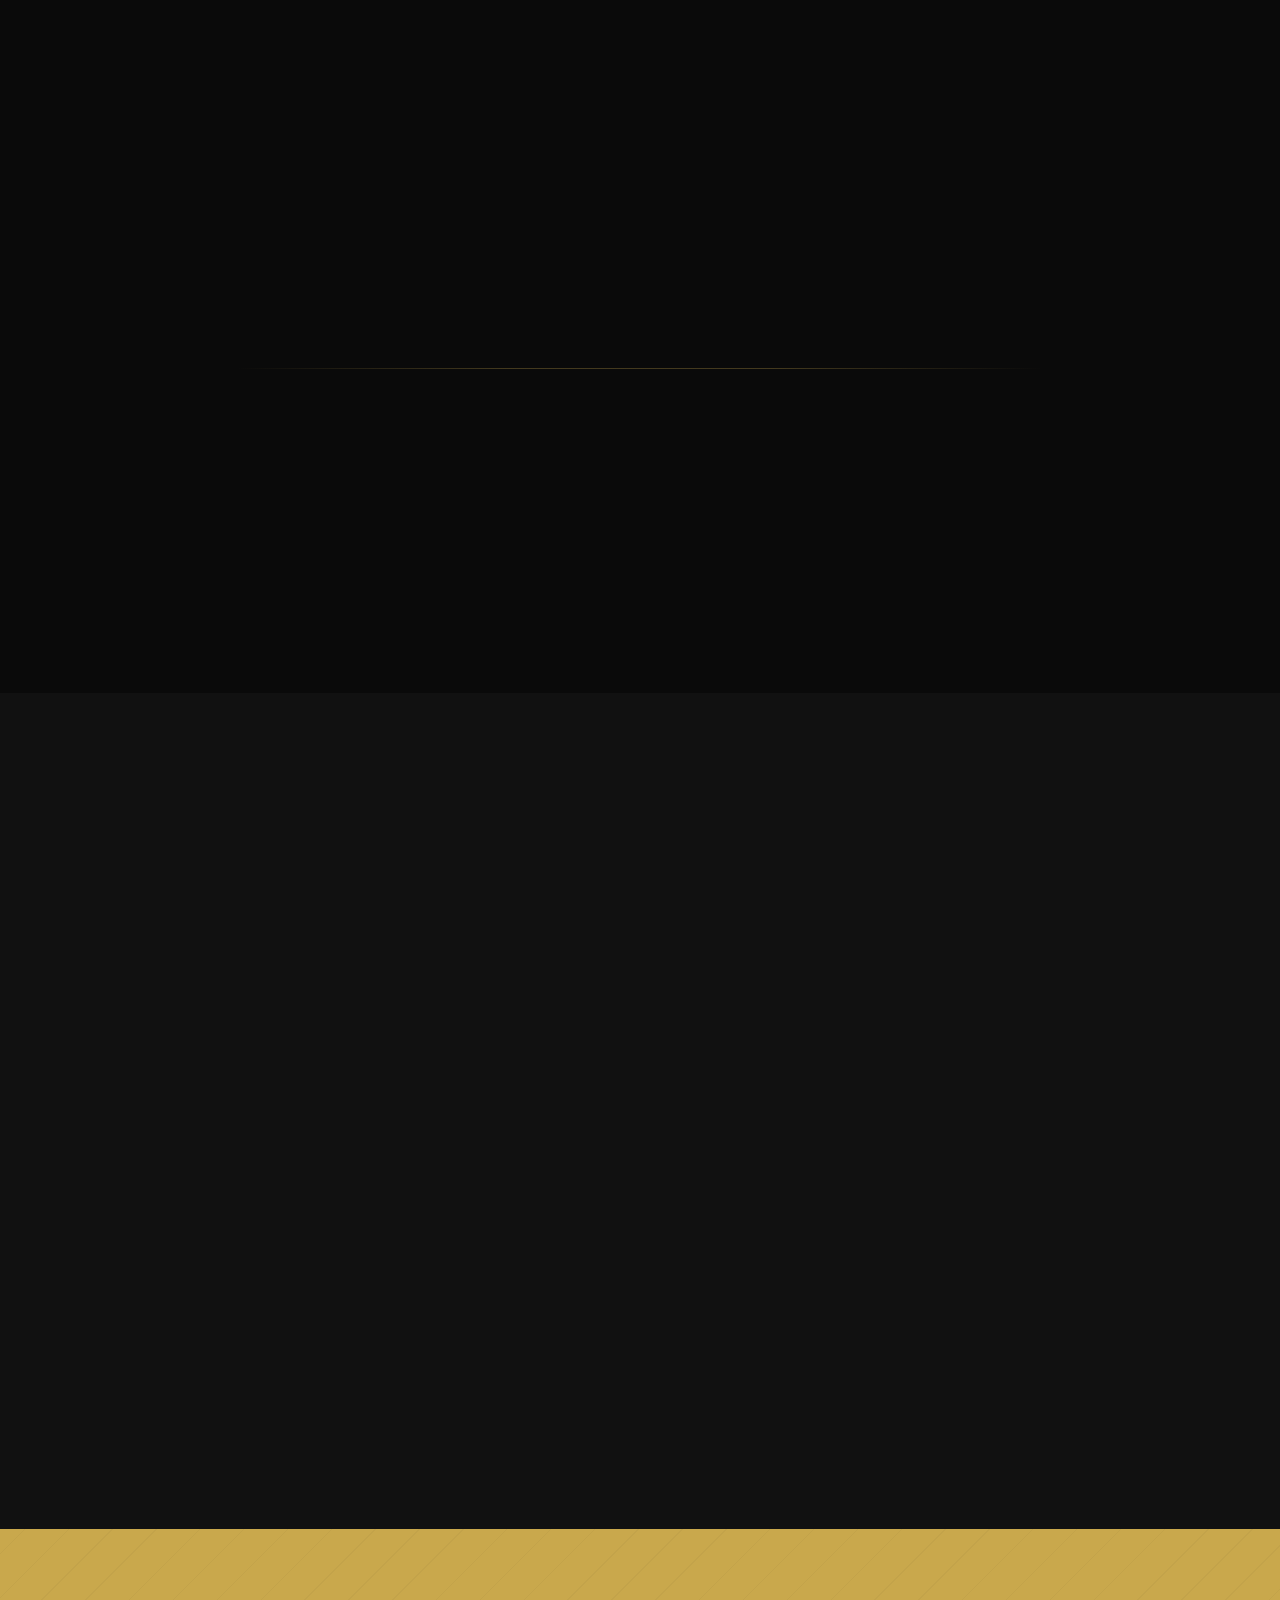
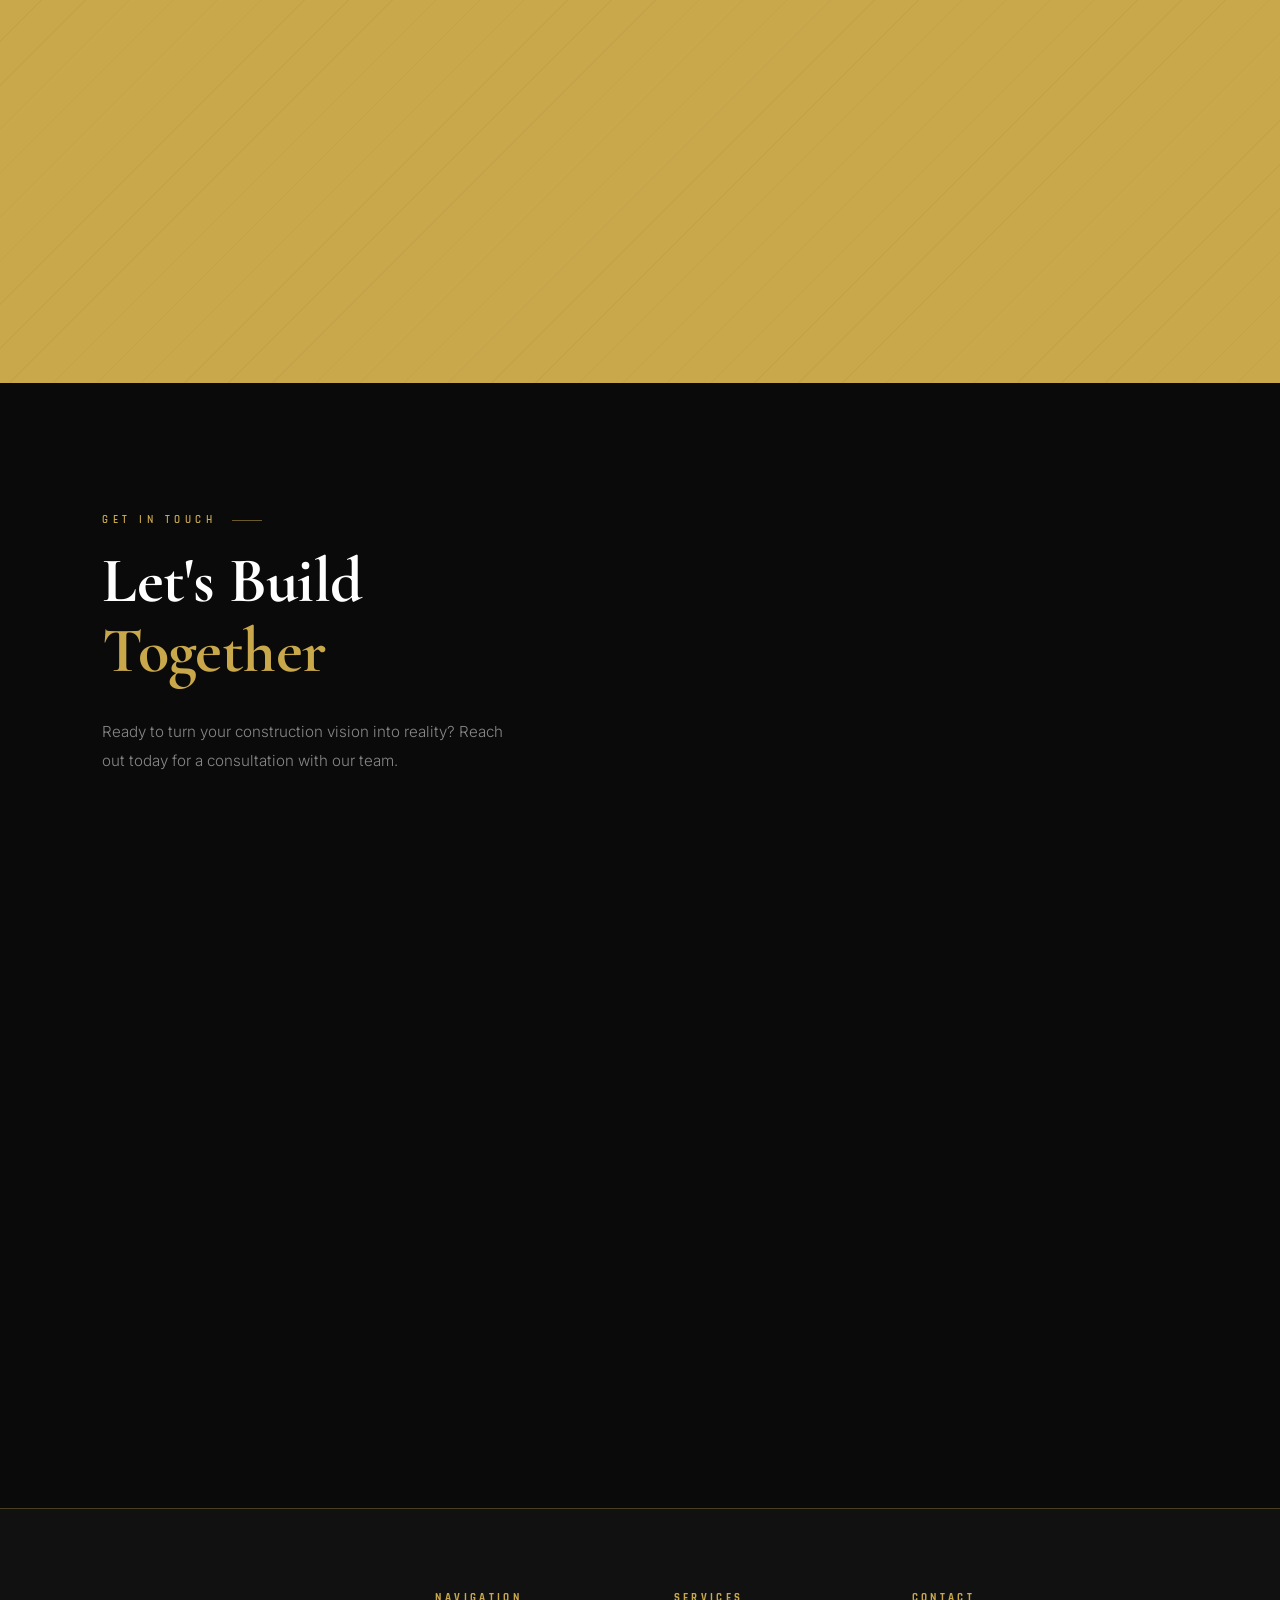
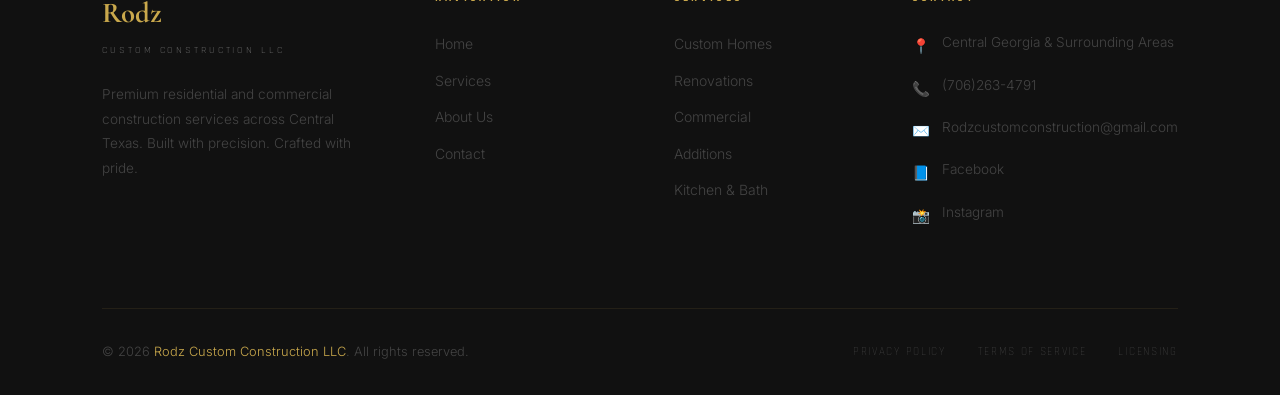
==== commit 75755fb9: "Restarted index page couldnt fix bug, starting from scratch, dont use live website next time" ====
--- a/index.html
+++ b/index.html
@@ -69,7 +69,10 @@
       </div>
     </div>
 
-   
+    <div class="scroll-indicator">
+      <div class="scroll-line"></div>
+      <span class="scroll-text">Scroll</span>
+    </div>
   </section>
 
   <!-- ══ MARQUEE ══ -->
@@ -198,7 +201,7 @@
           <span class="gallery-cat">Renovation</span>
           <h4 class="gallery-title">Modern Kitchen Overhaul</h4>
         </div>
-      
+      </div>
       <div class="gallery-item reveal reveal-delay-2">
         <div class="gallery-placeholder">
           <div class="gallery-ph-icon">🏢</div>
@@ -363,9 +366,7 @@
       </div>
     </div>
 
-    <form class="contact-form reveal"
-      action="https://formspree.io/f/mnjyaqew"
-      method="POST">
+    <div class="contact-form reveal">
       <h3 class="form-title">Request a Quote</h3>
       <p class="form-subtitle">Tell us about your project and we'll respond within 24 hours.</p>
       <div id="formSuccess" class="form-success">
@@ -410,7 +411,7 @@
         </div>
         <button class="form-submit" onclick="submitForm()">Send My Request</button>
       </div>
-    </form>
+    </div>
   </section>
 
   <!-- ══ FOOTER ══ -->
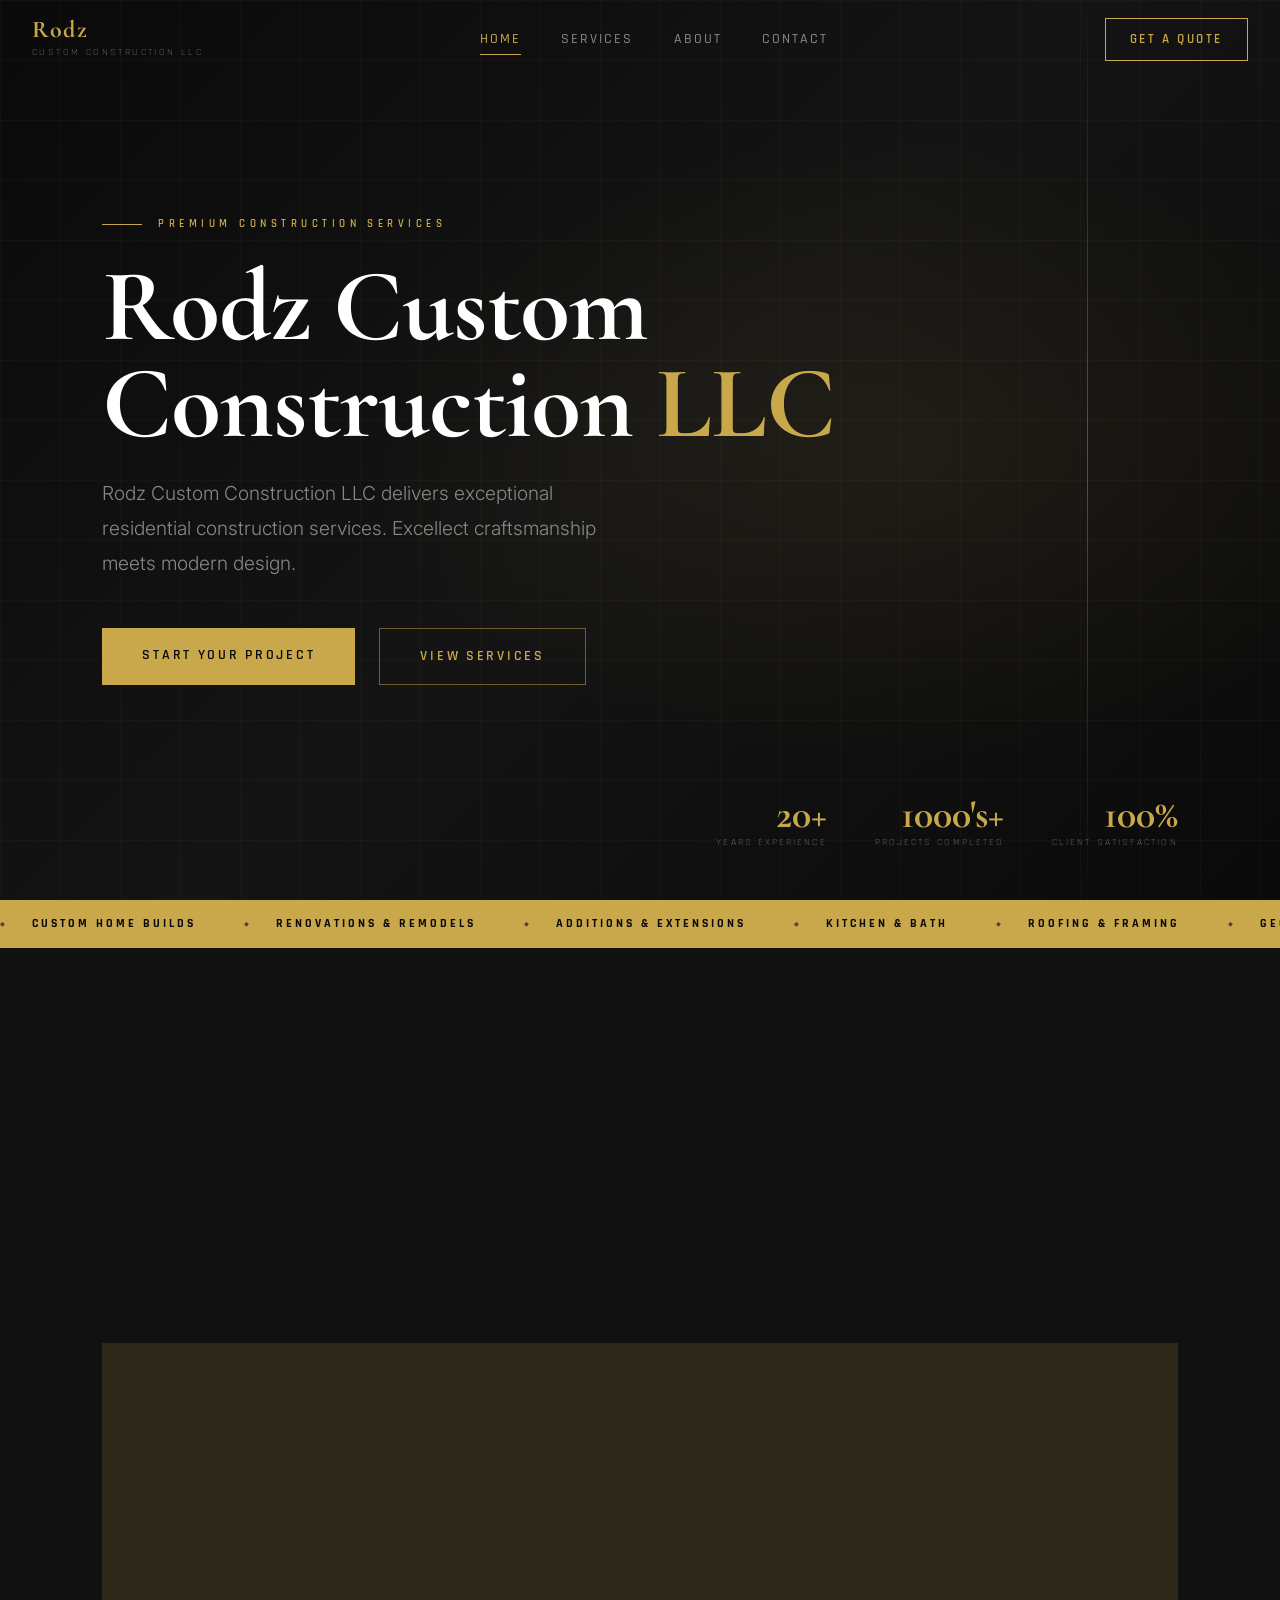
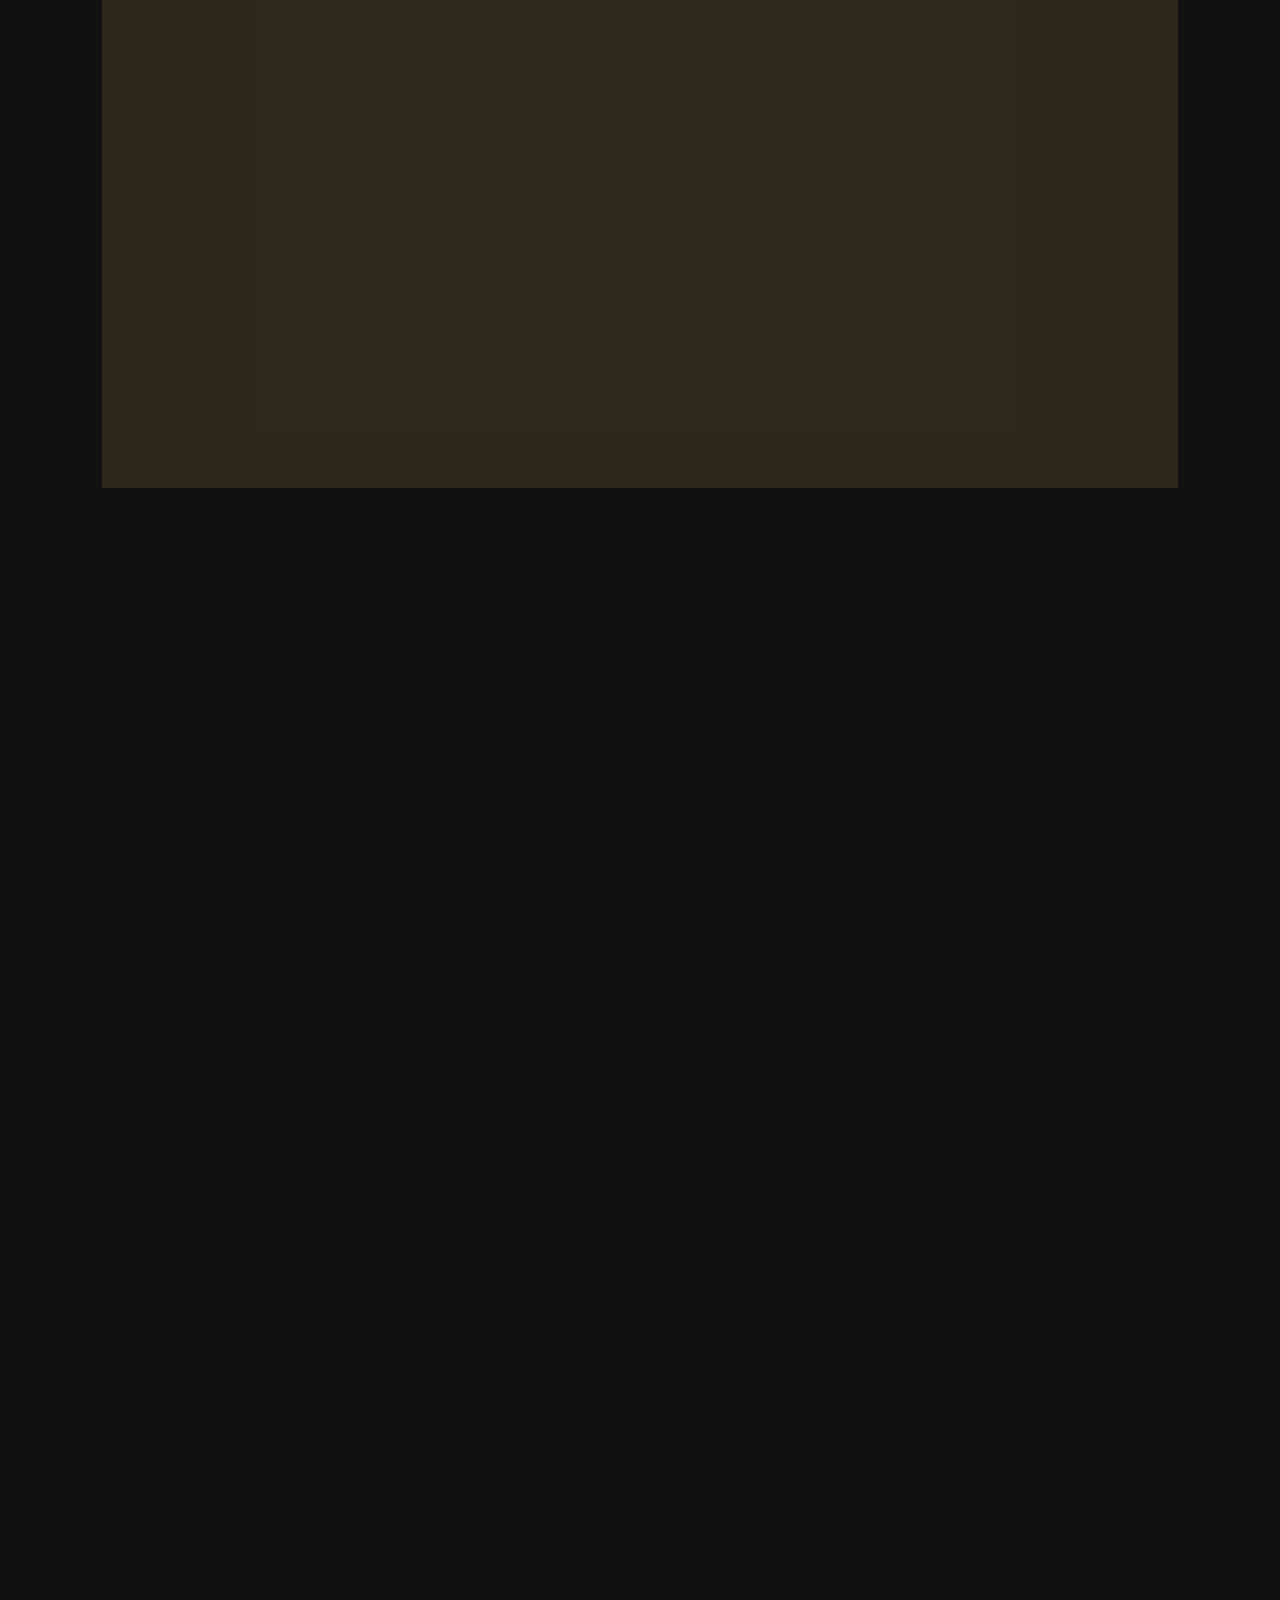
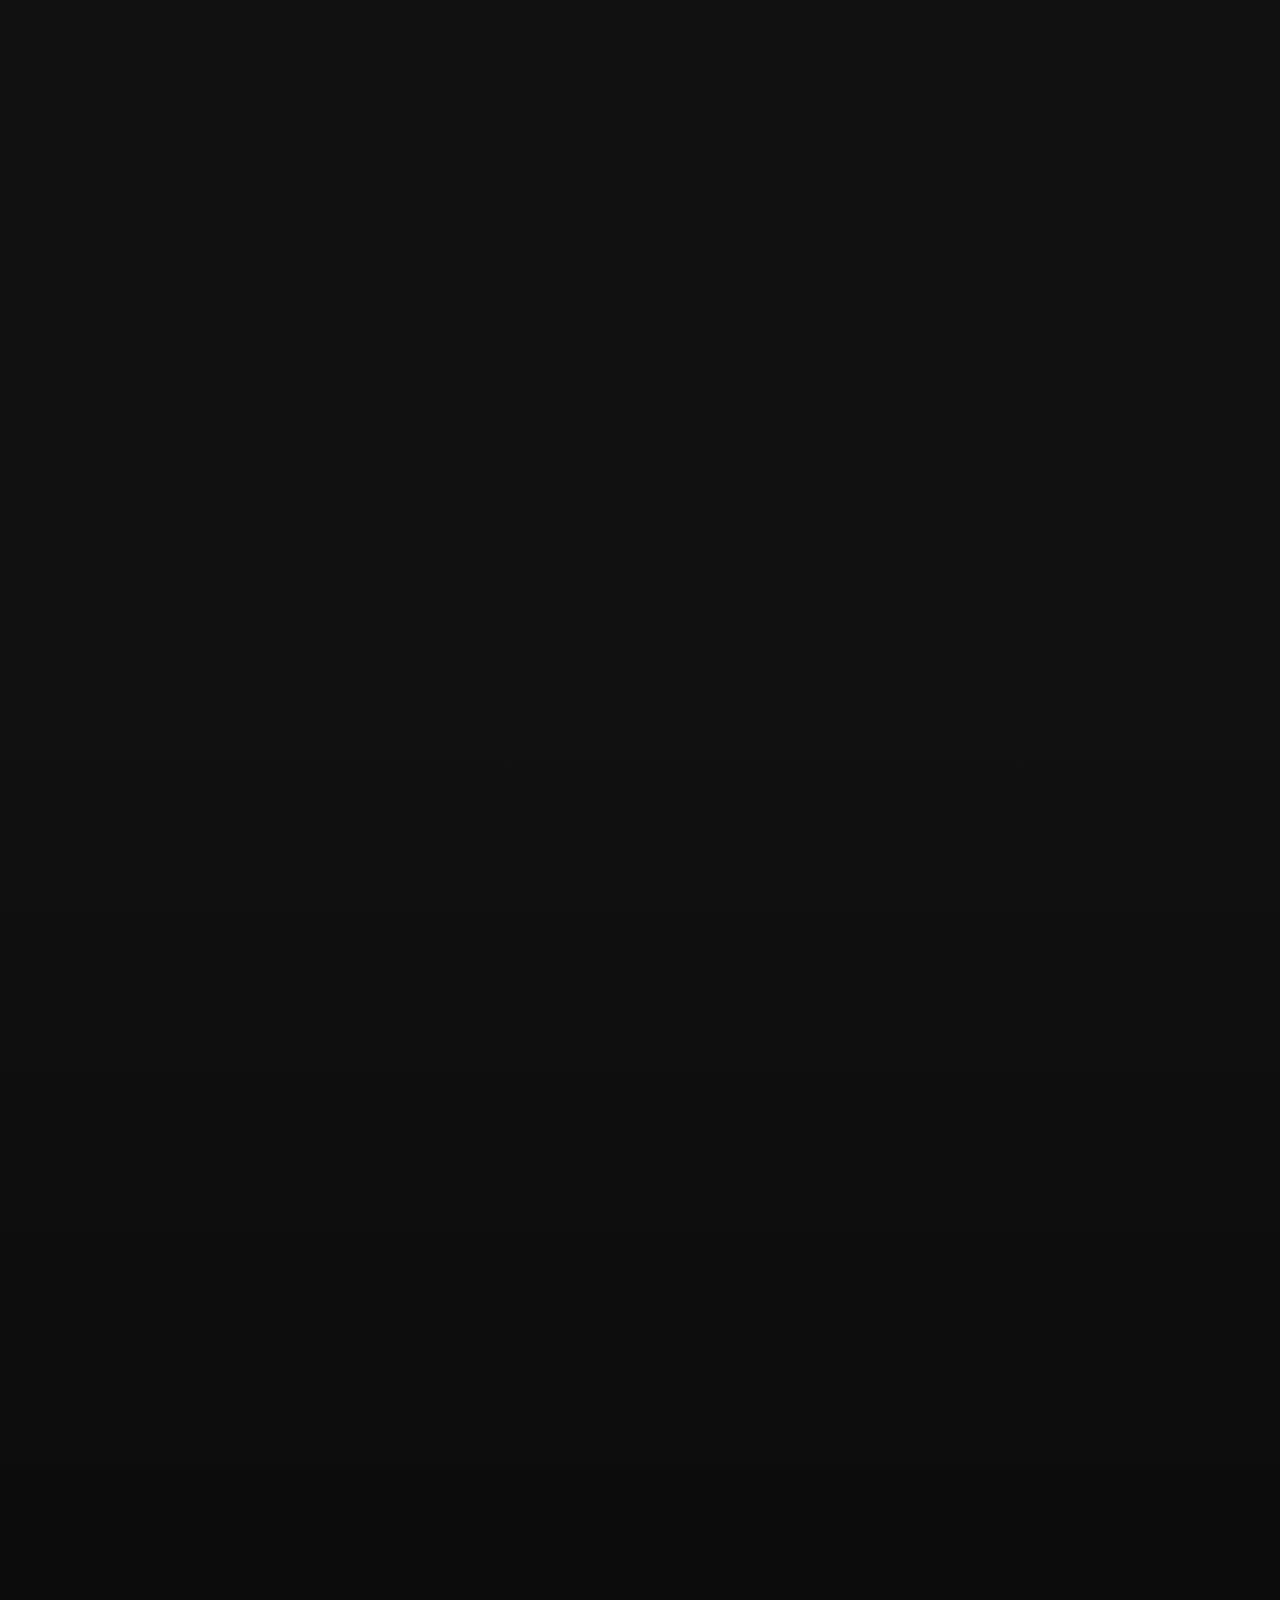
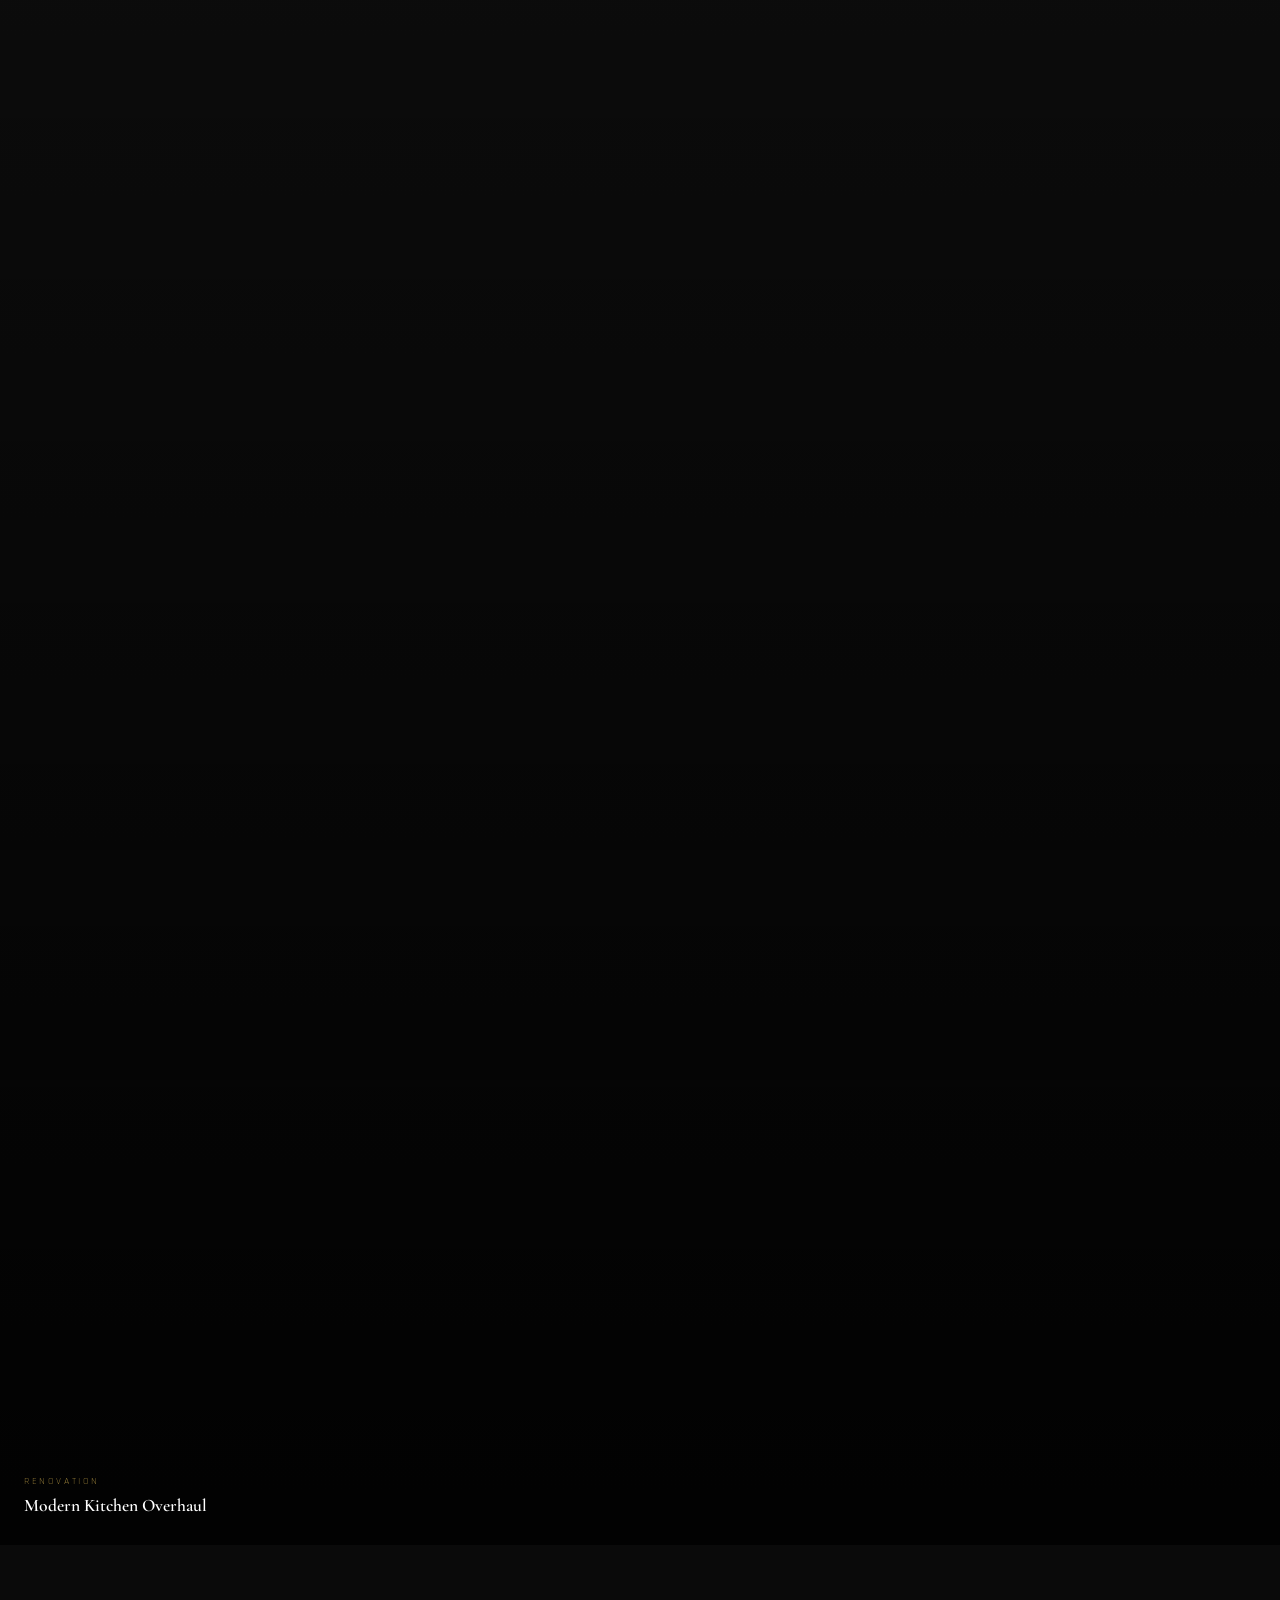
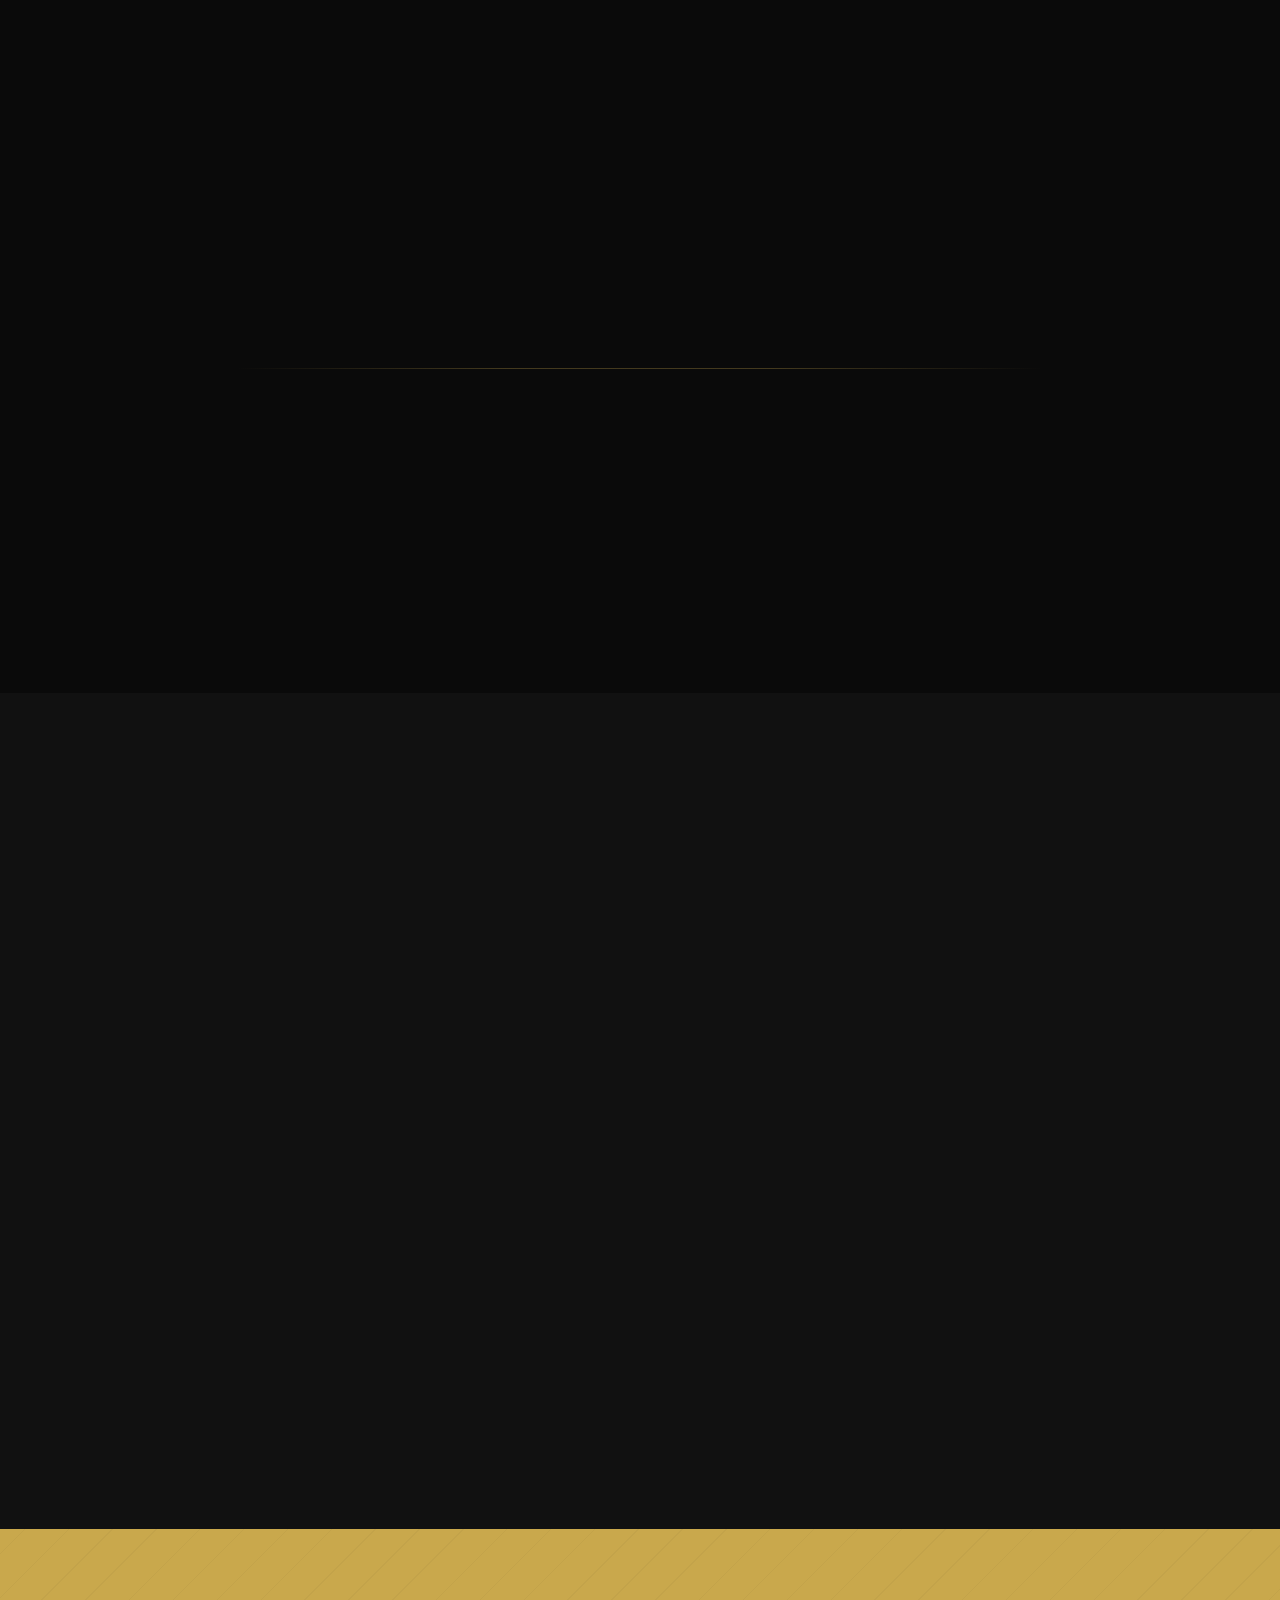
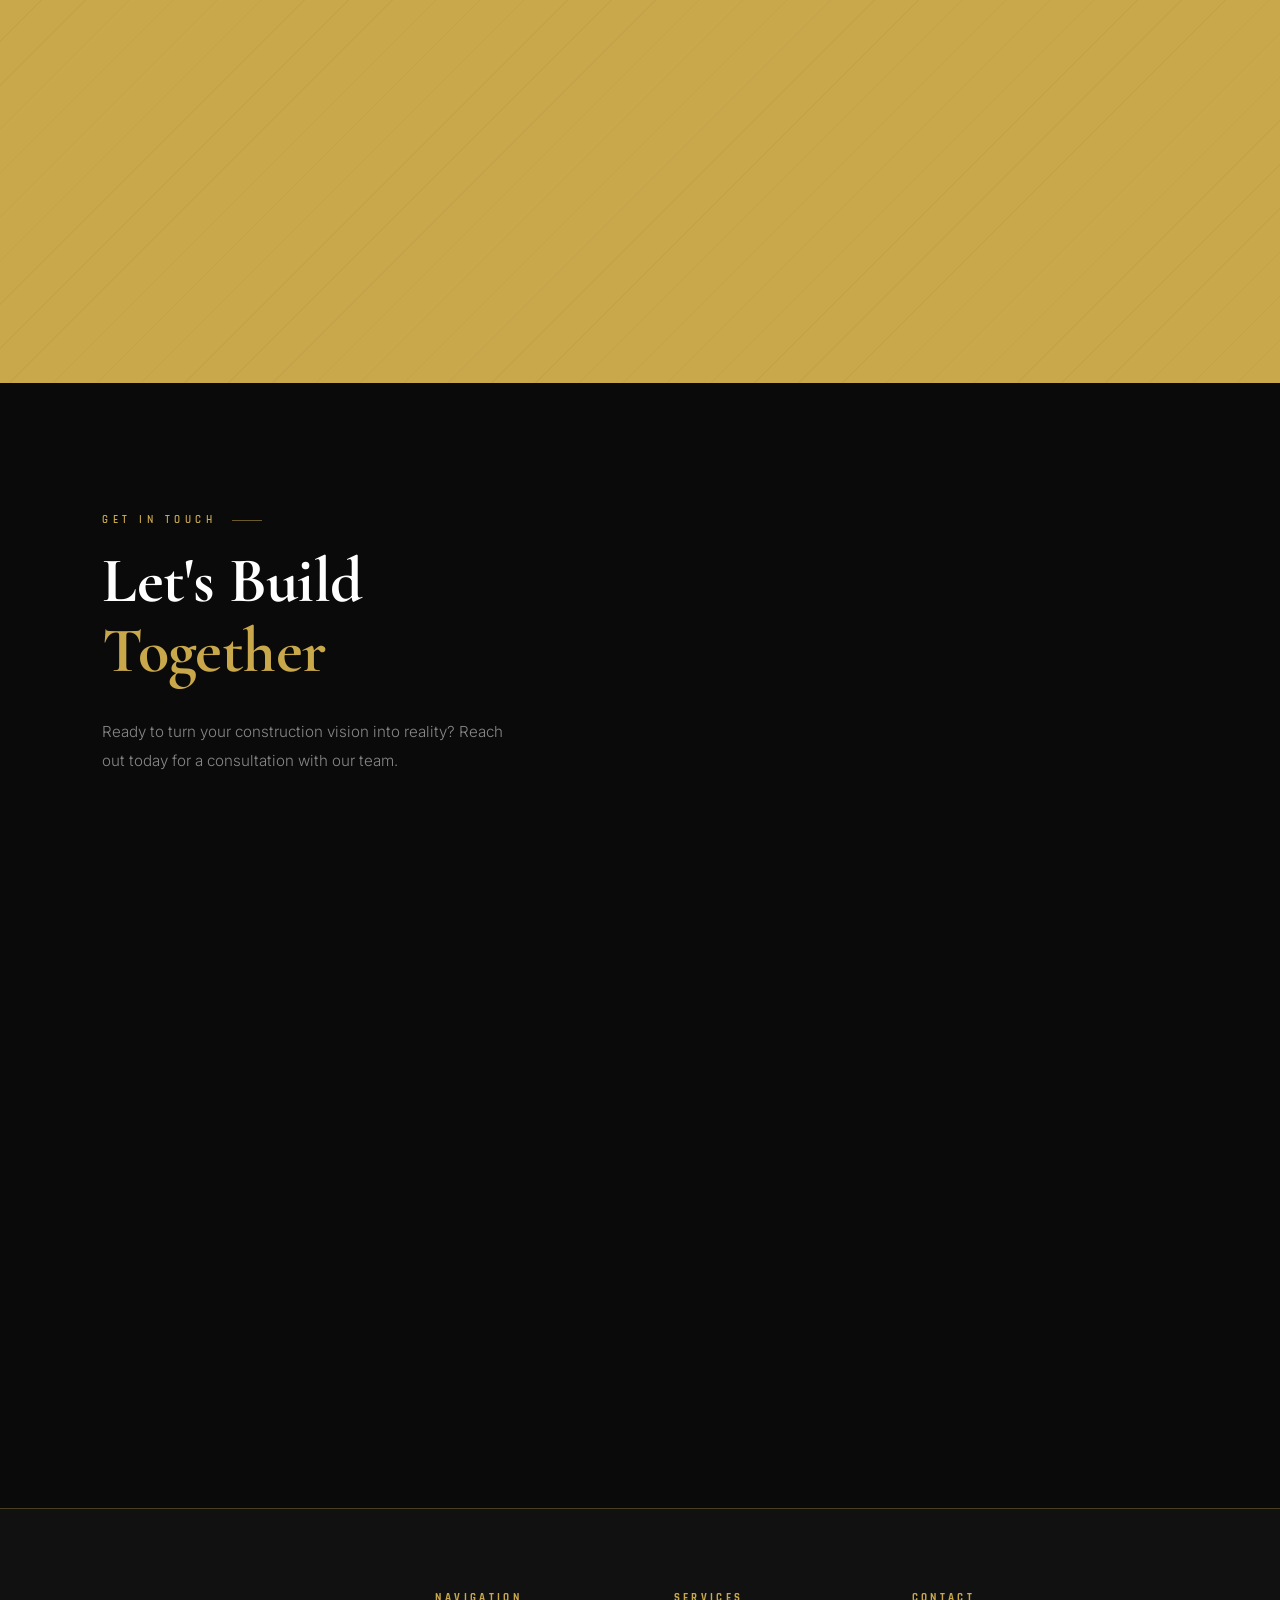
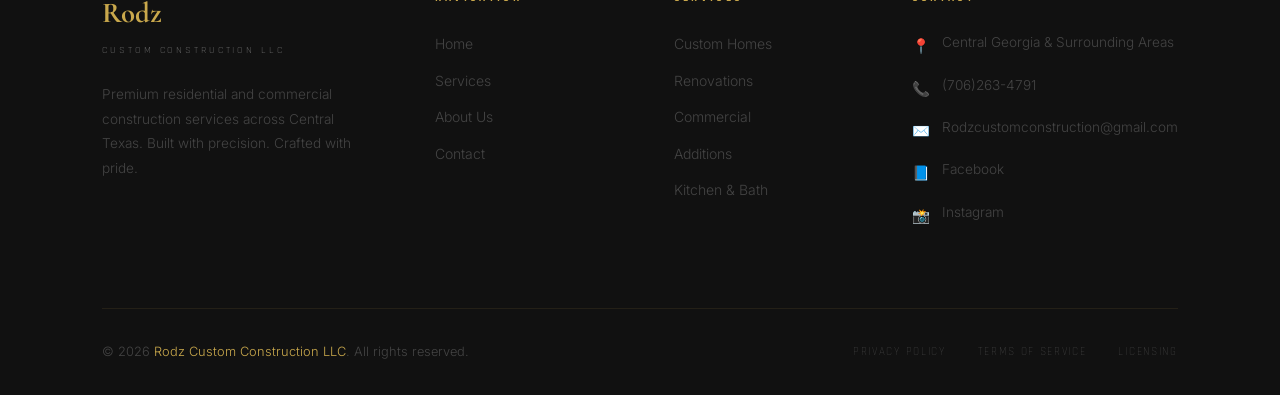
==== commit 217af276: "rolled back to b317975 rolled back" ====
--- a/index.html
+++ b/index.html
@@ -69,10 +69,7 @@
       </div>
     </div>
 
-    <div class="scroll-indicator">
-      <div class="scroll-line"></div>
-      <span class="scroll-text">Scroll</span>
-    </div>
+   
   </section>
 
   <!-- ══ MARQUEE ══ -->
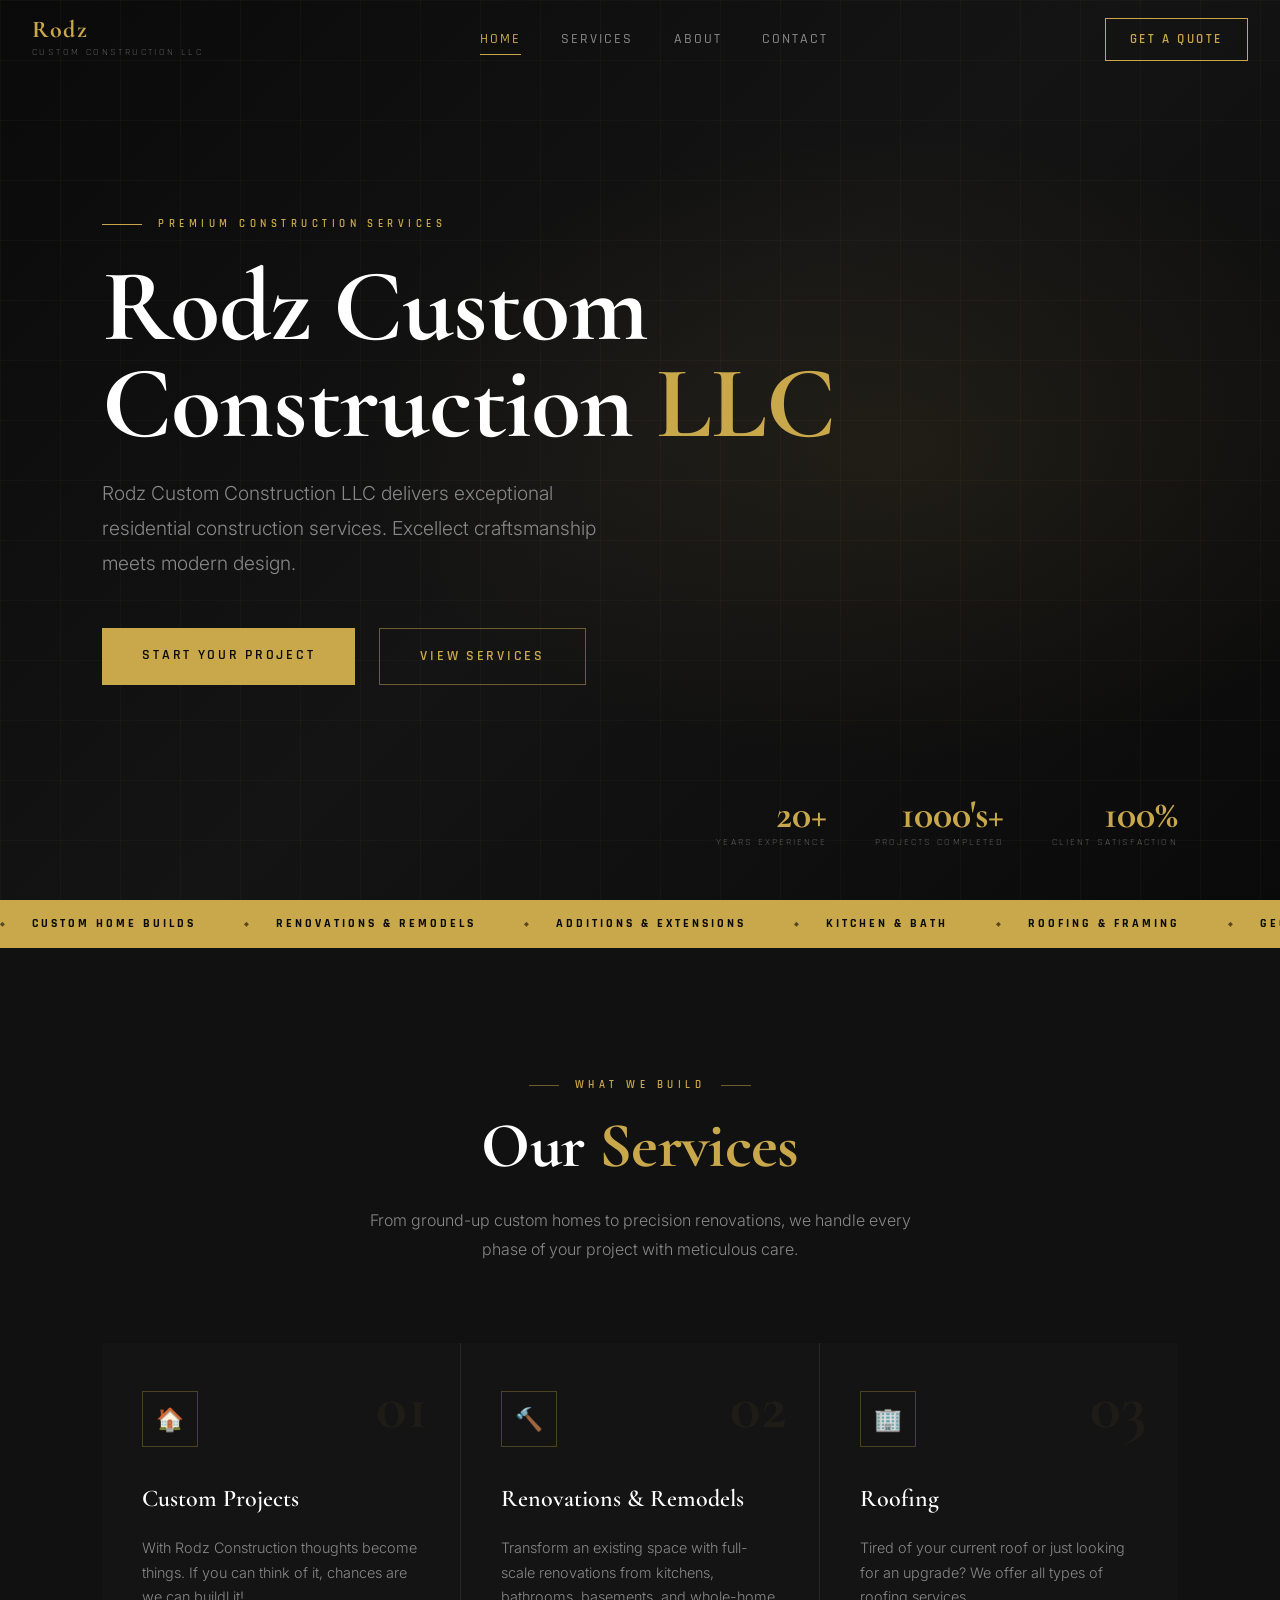
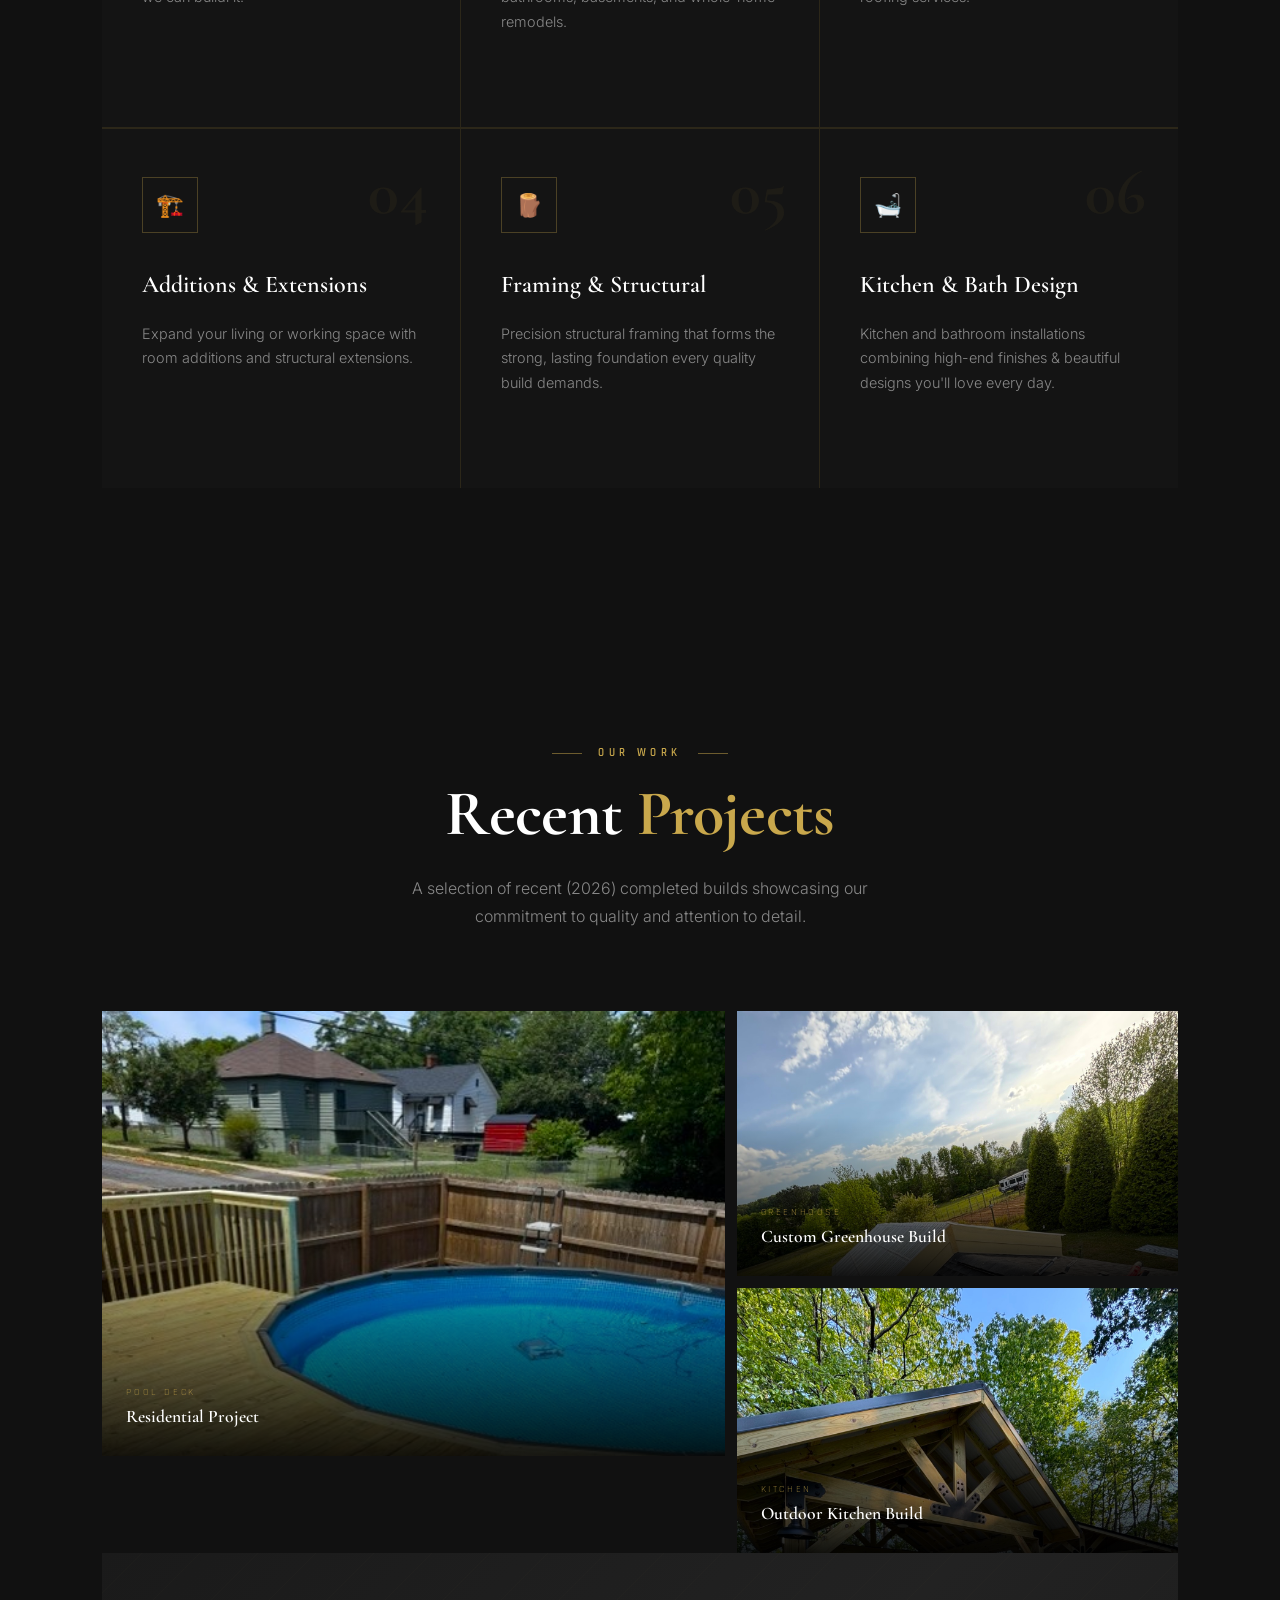
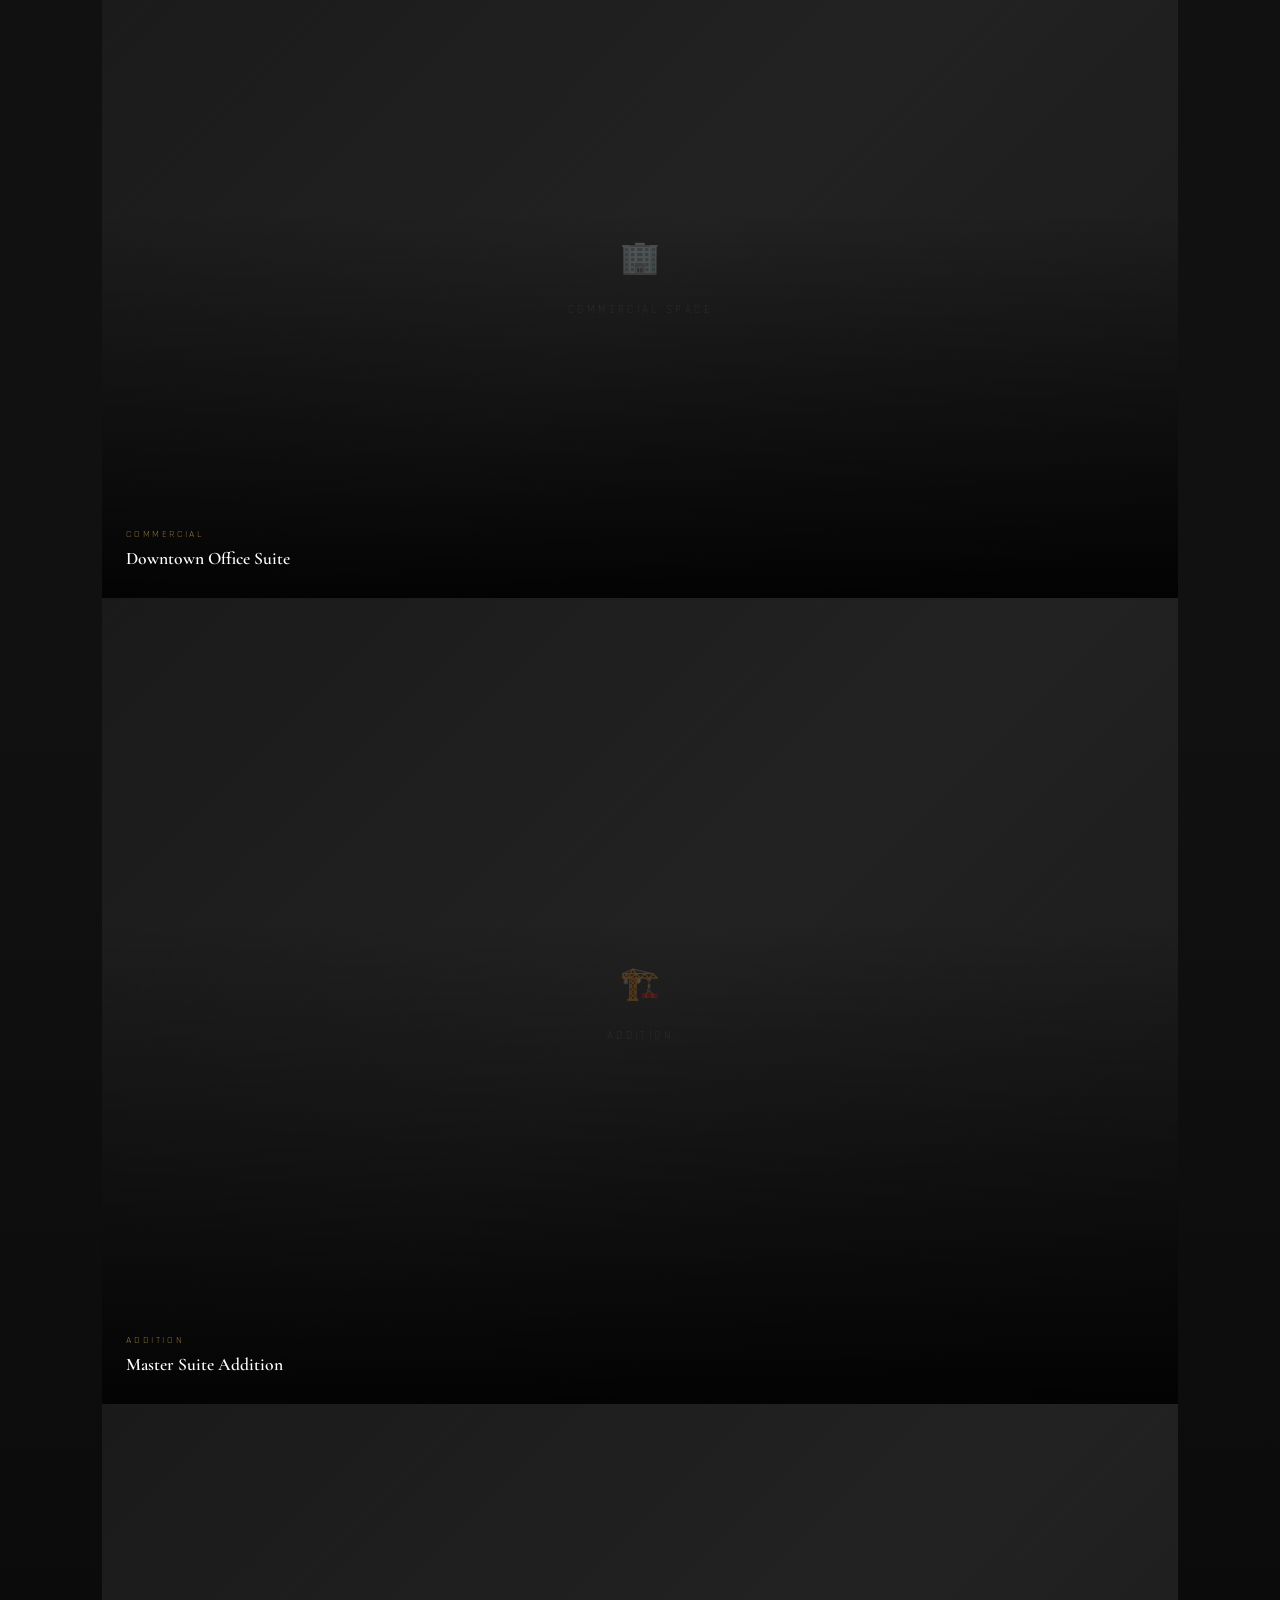
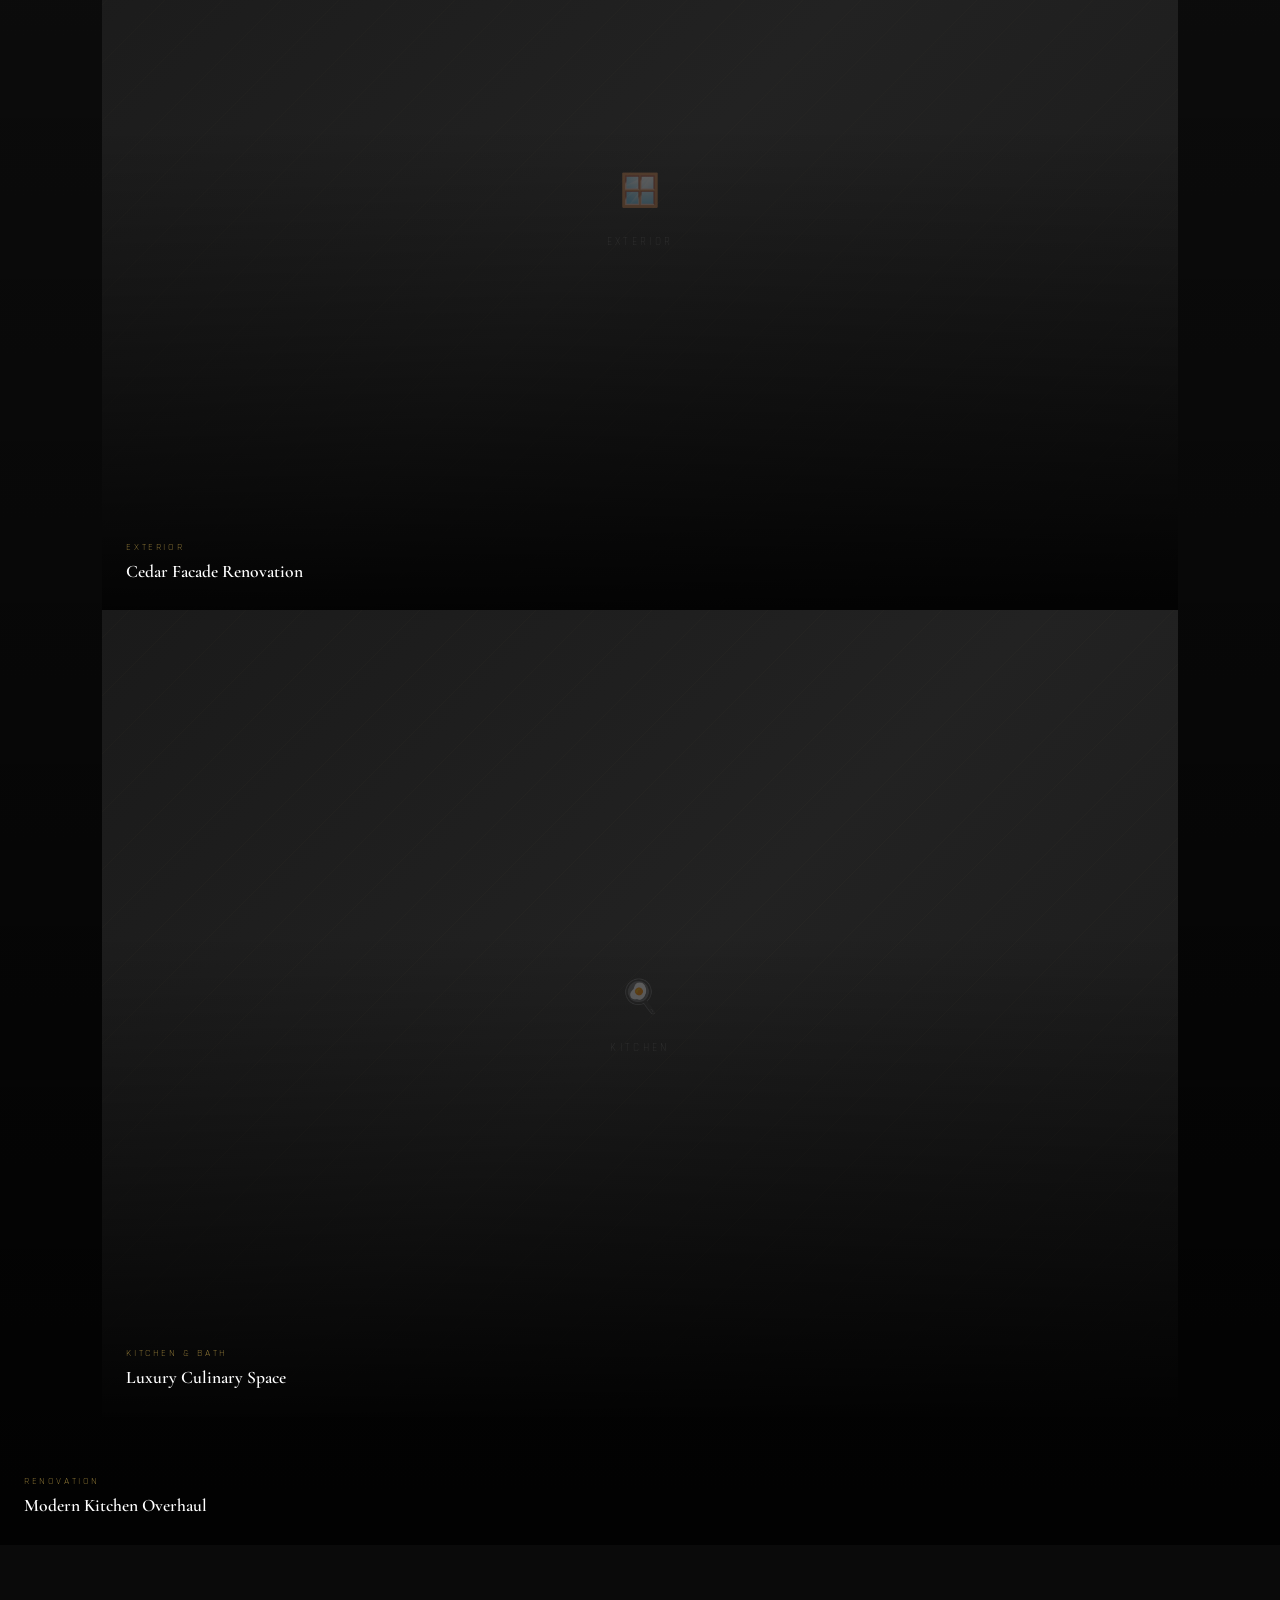
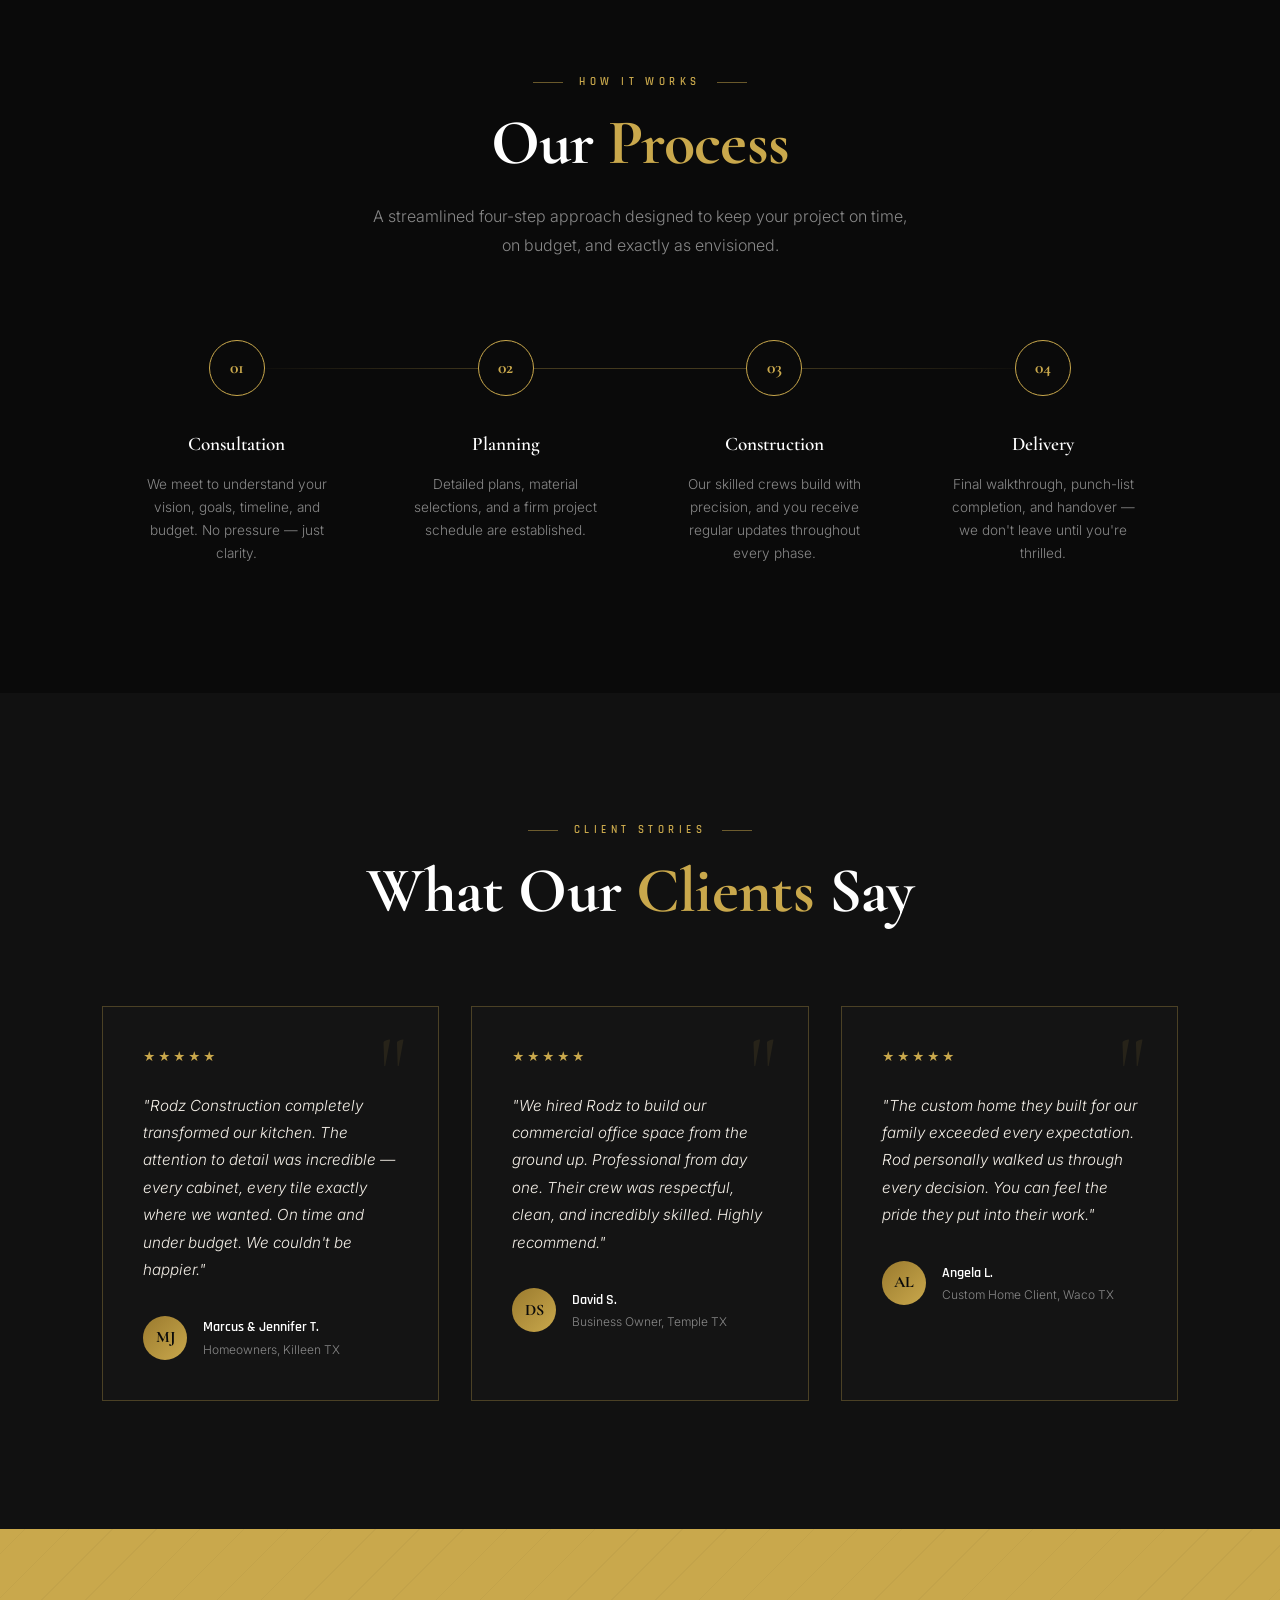
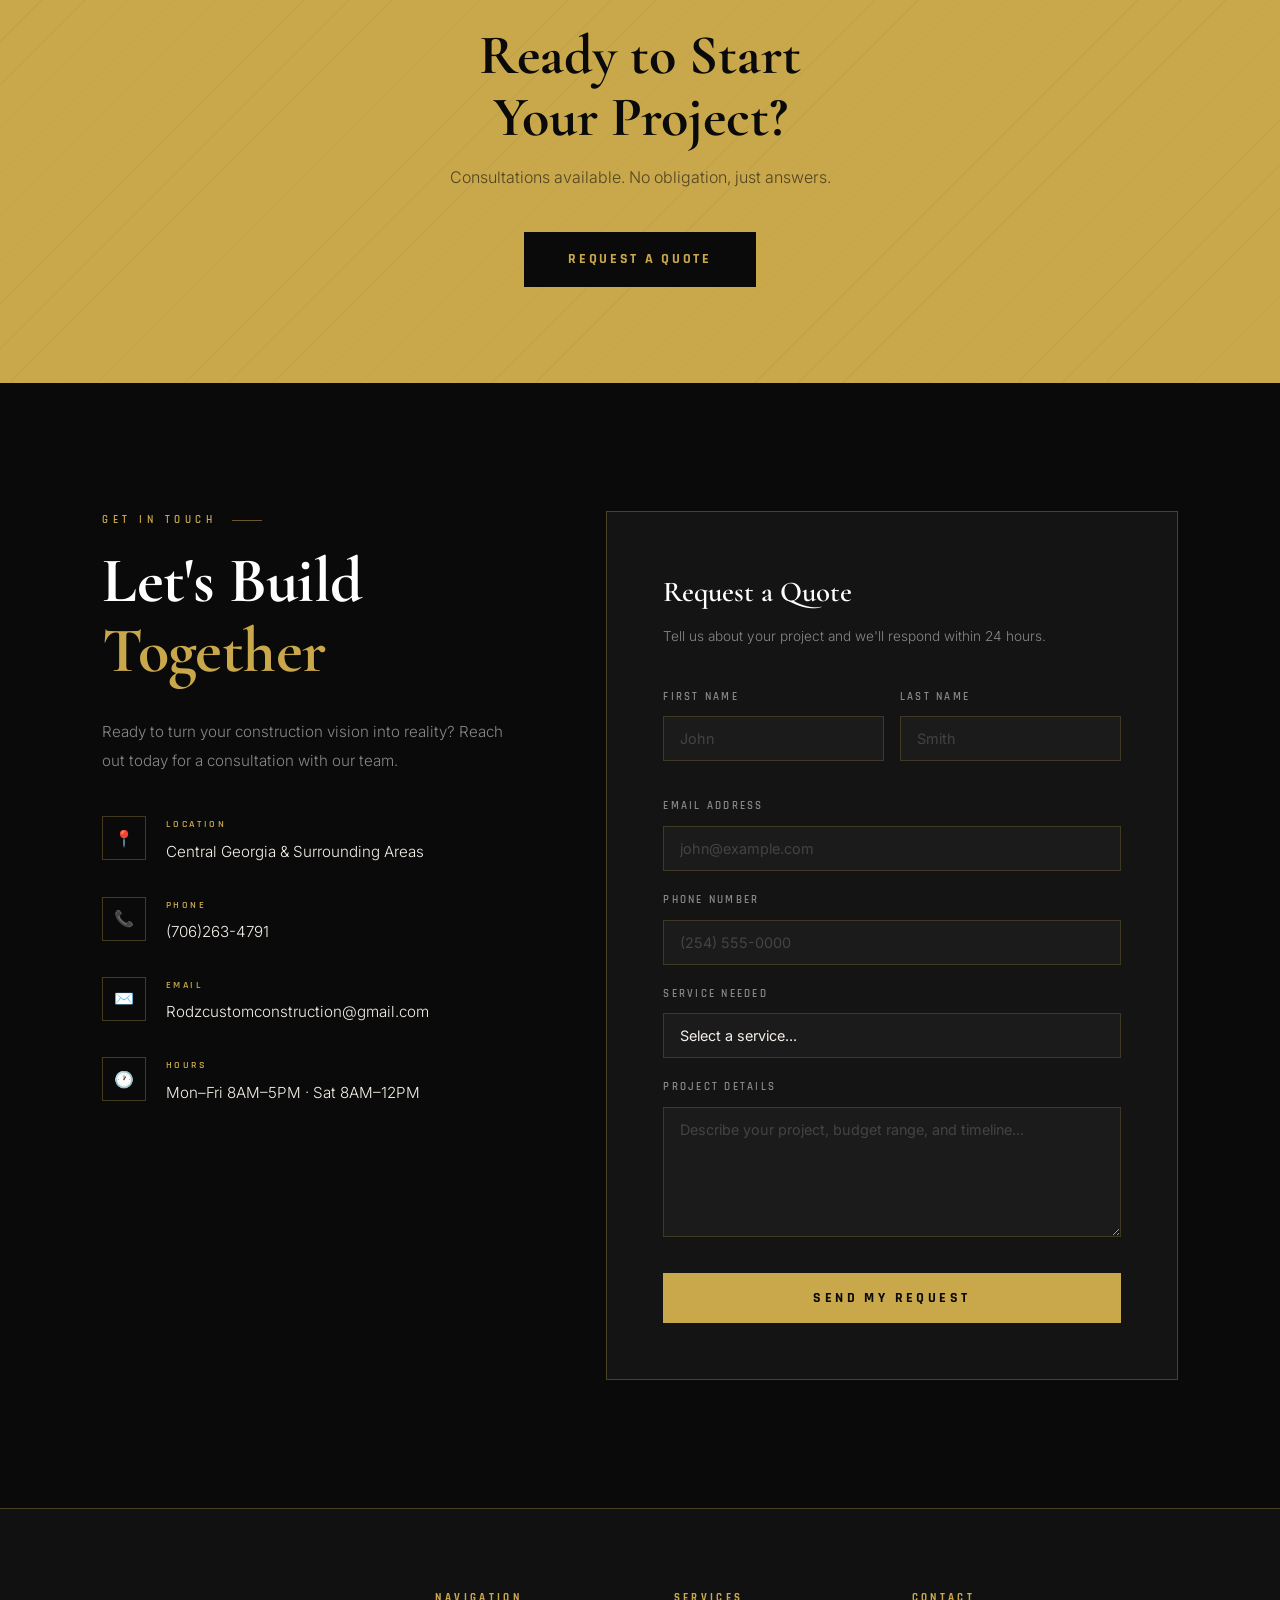
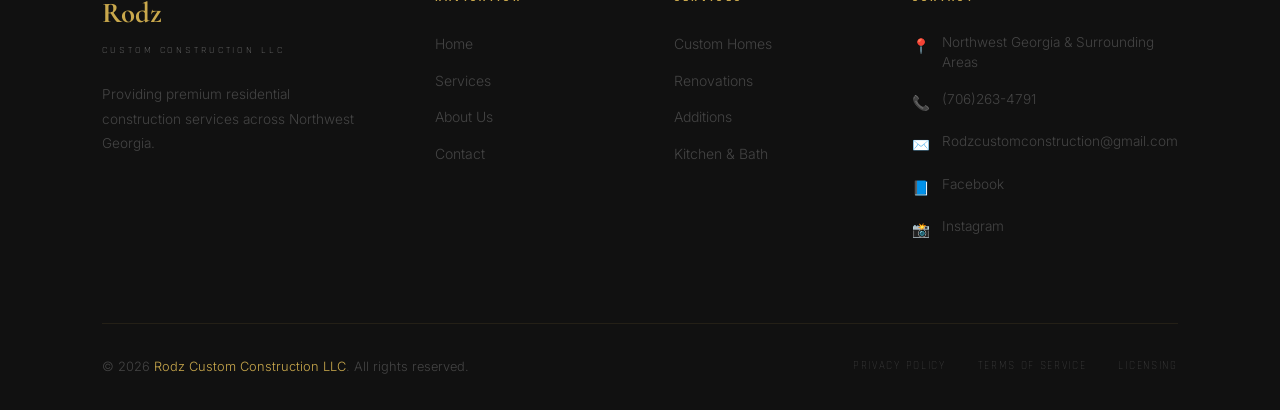
==== commit 755461c9: "tiny fixes" ====
--- a/index.html
+++ b/index.html
@@ -358,7 +358,7 @@
         <div class="contact-icon">🕐</div>
         <div>
           <div class="contact-label">Hours</div>
-          <div class="contact-value">Mon–Fri 7AM–6PM · Sat 8AM–2PM</div>
+          <div class="contact-value">Mon–Fri 8AM–5PM · Sat 8AM–12PM</div>
         </div>
       </div>
     </div>
@@ -417,7 +417,7 @@
       <div class="footer-brand">
         <span class="logo-main">Rodz</span>
         <span class="logo-sub">Custom Construction LLC</span>
-        <p class="footer-desc">Premium residential and commercial construction services across Central Texas. Built with precision. Crafted with pride.</p>
+        <p class="footer-desc">Providing premium residential construction services across Northwest Georgia.</p>
       </div>
       <div>
         <h4 class="footer-col-title">Navigation</h4>
@@ -433,7 +433,6 @@
         <div class="footer-links">
           <a href="services.html">Custom Homes</a>
           <a href="services.html">Renovations</a>
-          <a href="services.html">Commercial</a>
           <a href="services.html">Additions</a>
           <a href="services.html">Kitchen &amp; Bath</a>
         </div>
@@ -442,7 +441,7 @@
         <h4 class="footer-col-title">Contact</h4>
         <div class="footer-contact-item">
           <span class="footer-contact-icon">📍</span>
-          <span class="footer-contact-text">Central Georgia &amp; Surrounding Areas</span>
+          <span class="footer-contact-text">Northwest Georgia &amp; Surrounding Areas</span>
         </div>
         <div class="footer-contact-item">
           <span class="footer-contact-icon">📞</span>
--- a/style.css
+++ b/style.css
@@ -241,15 +241,7 @@
 }
 
 /* Diagonal accent bar */
-.hero-bg::after {
-  content: '';
-  position: absolute;
-  top: 0; right: 15%;
-  width: 1px;
-  height: 100%;
-  background: linear-gradient(to bottom, transparent, var(--gold), transparent);
-  opacity: 0.4;
-}
+
 
 .hero-content {
   position: relative;
@@ -1686,62 +1678,32 @@
   .btn-primary, .btn-secondary { text-align: center; }
 }
 
-.hero {
-    display: flex !important;
-    visibility: visible !important;
+
+/* Home page picture slide show*/
+
+.gallery-item img {
+    transition: transform 0.5s ease;
+}
+
+.gallery-item:hover img {
+    transform: scale(1.08);
+}
+
+.gallery-overlay {
     opacity: 1 !important;
-    height: 100vh !important;
-    min-height: 700px !important;
-    position: relative !important;
-    z-index: 1 !important;
-}
-
-.hero-content,
-.hero-eyebrow,
+}
+
+.reveal {
+    opacity: 1 !important;
+    transform: none !important;
+}
+
 .hero-title,
 .hero-subtitle,
+.hero-eyebrow,
 .hero-actions,
-.hero-stats,
-.scroll-indicator {
-    visibility: visible !important;
+.hero-stats {
     opacity: 1 !important;
-    transform: none !important;
-}
-
-.hero-bg {
-    z-index: 0 !important;
-}
-
-.hero-content,
-.hero-stats,
-.scroll-indicator {
-    z-index: 2 !important;
-}
-
-.gallery-item img {
-    width: 100%;
-    height: 100%;
-    object-fit: cover;
-    display: block;
-}
-
-.gallery-item img {
-    width: 100%;
-    height: 100%;
-    object-fit: cover;
-    image-rendering: auto;
-}
-
-/* Home page picture slide show*/
-
-.gallery-item img {
-    transition: transform 0.5s ease;
-}
-
-.gallery-item:hover img {
-    transform: scale(1.08);
-}
-
-.gallery-overlay {
-    opacity: 1 !important;
-}+    transform: translateY(0) !important;
+}
+
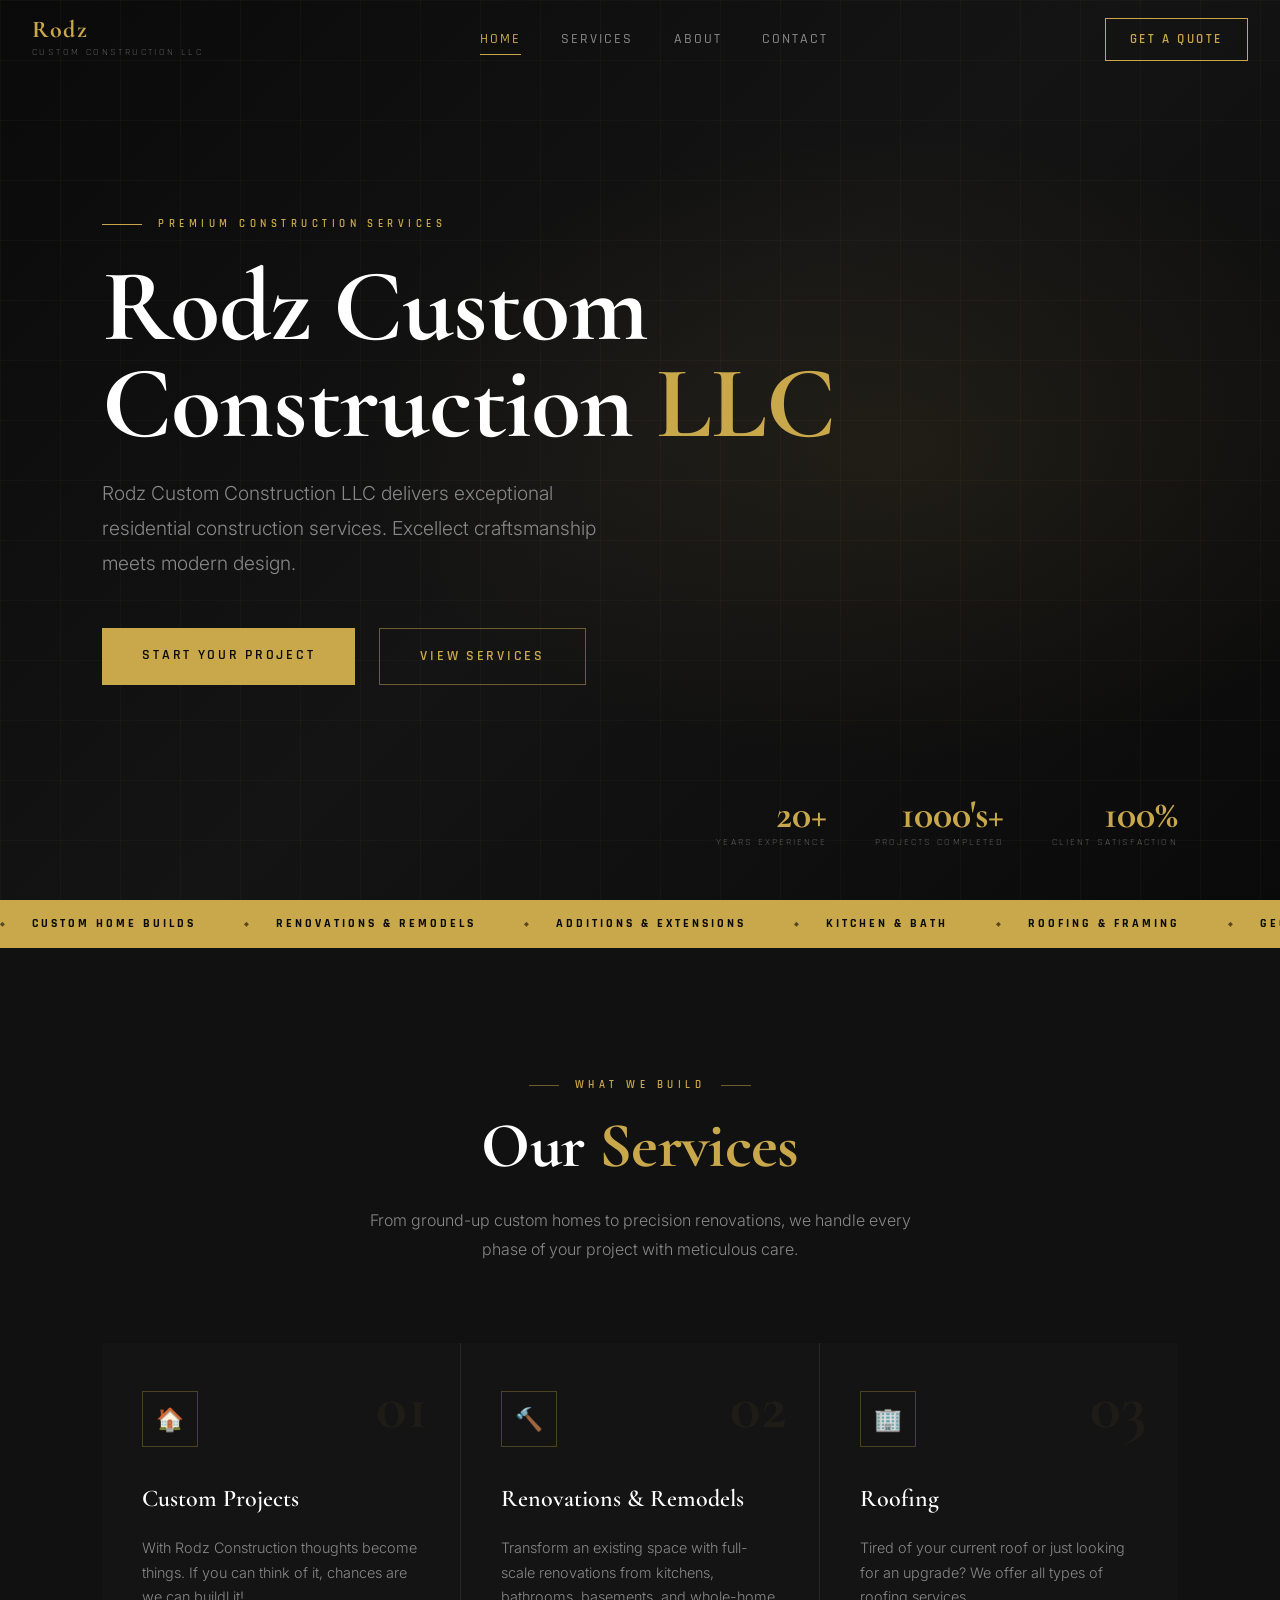
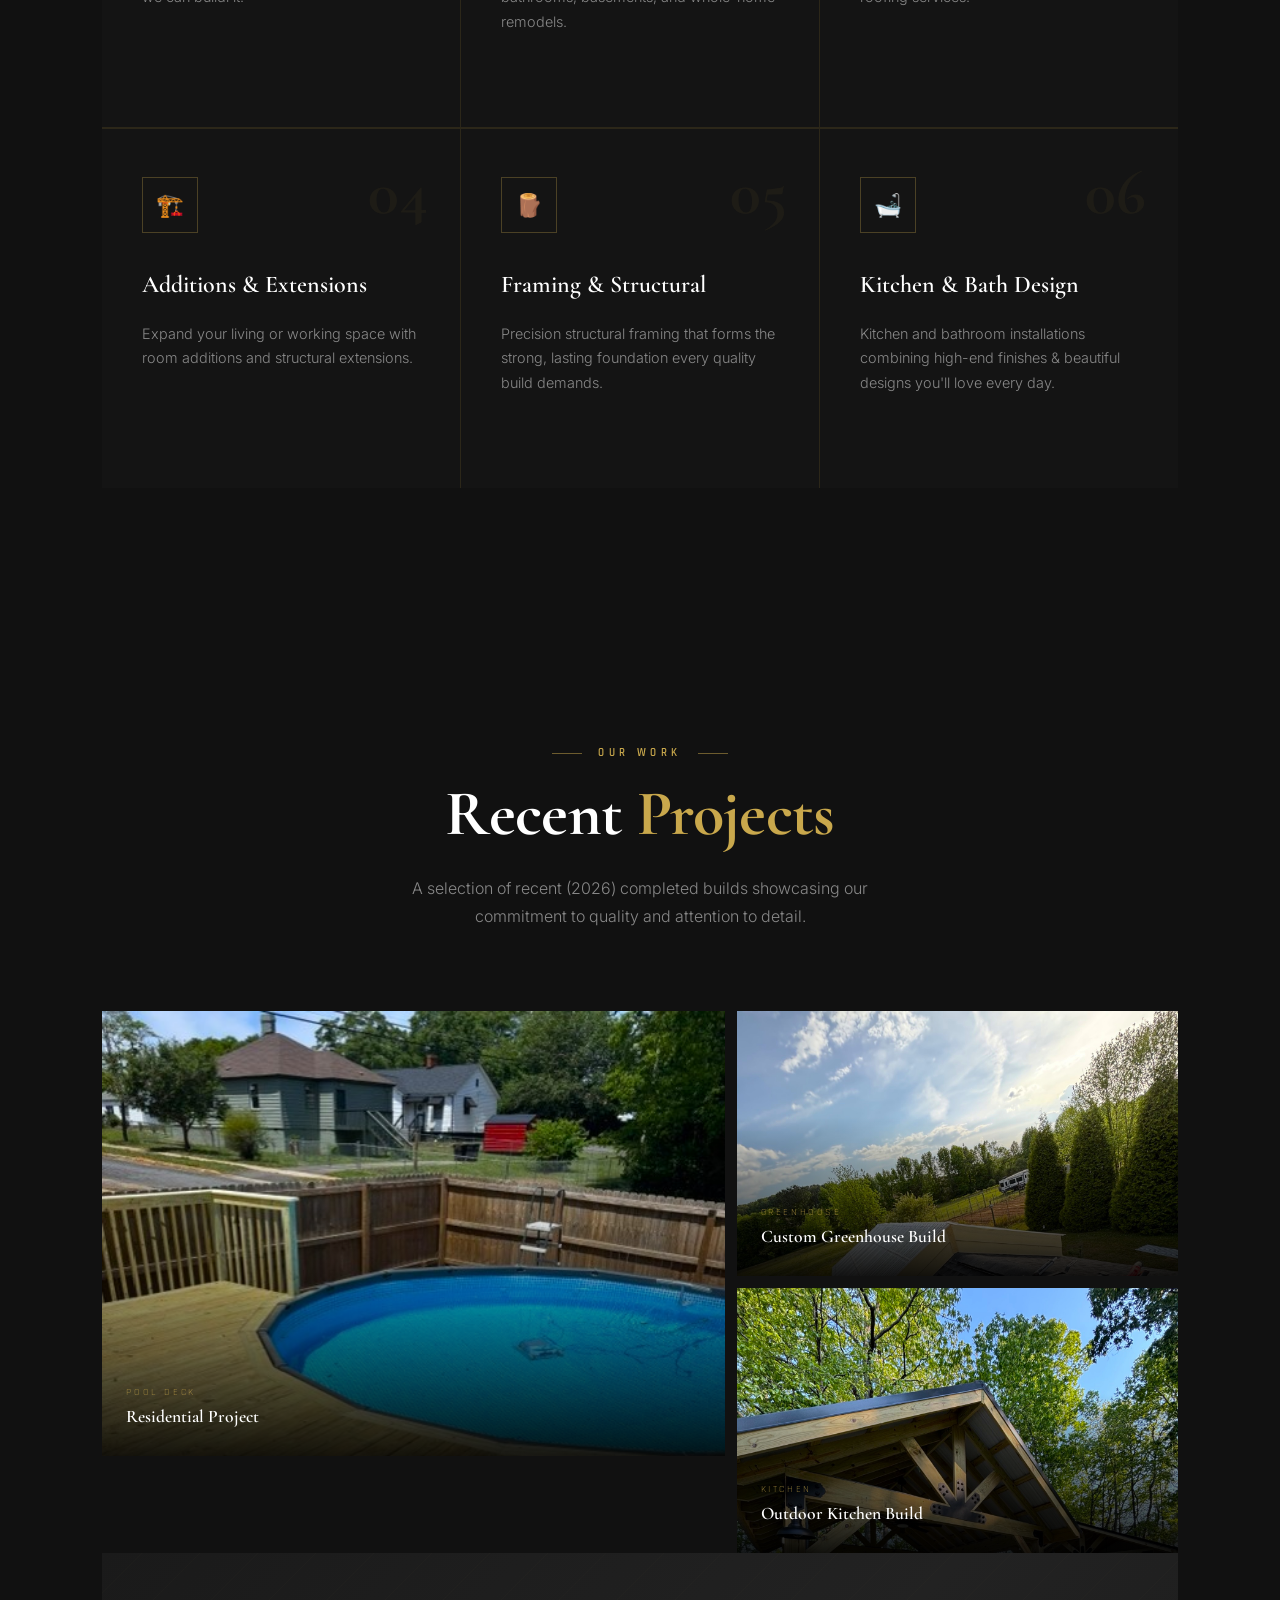
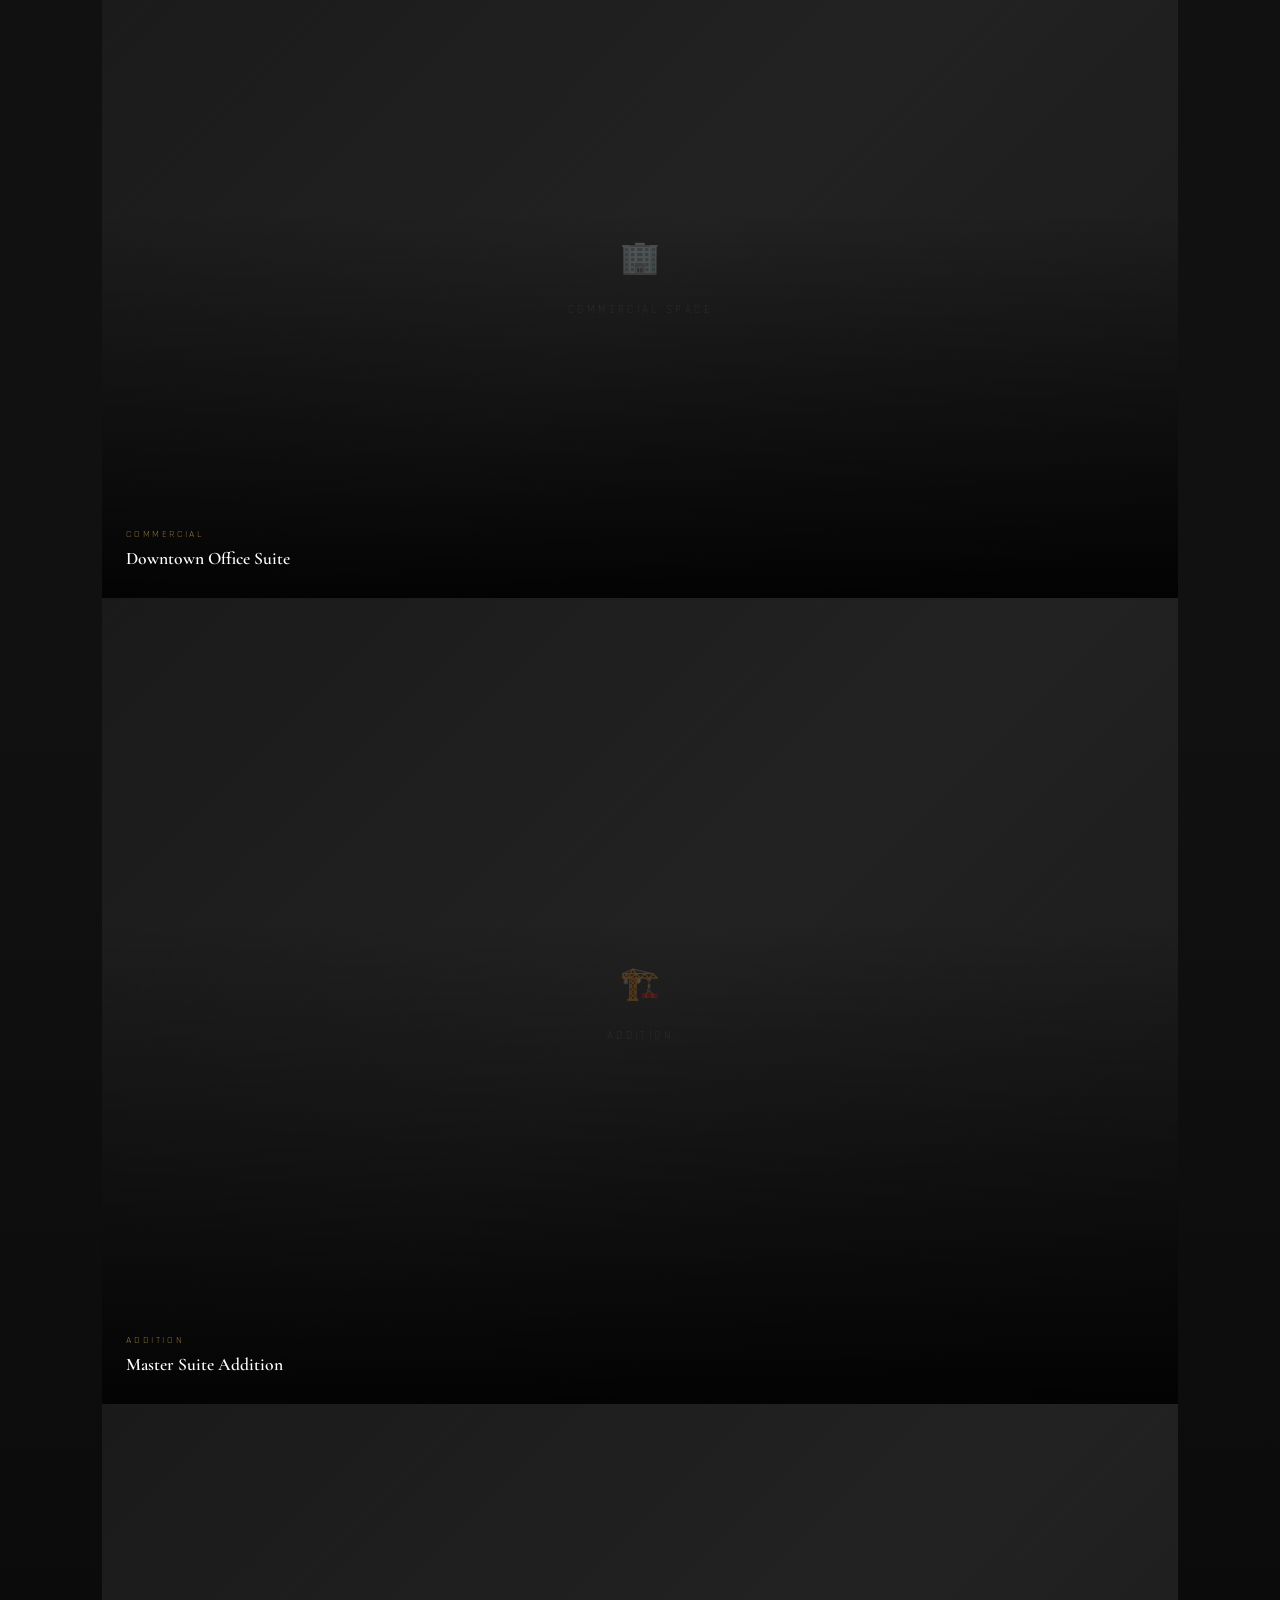
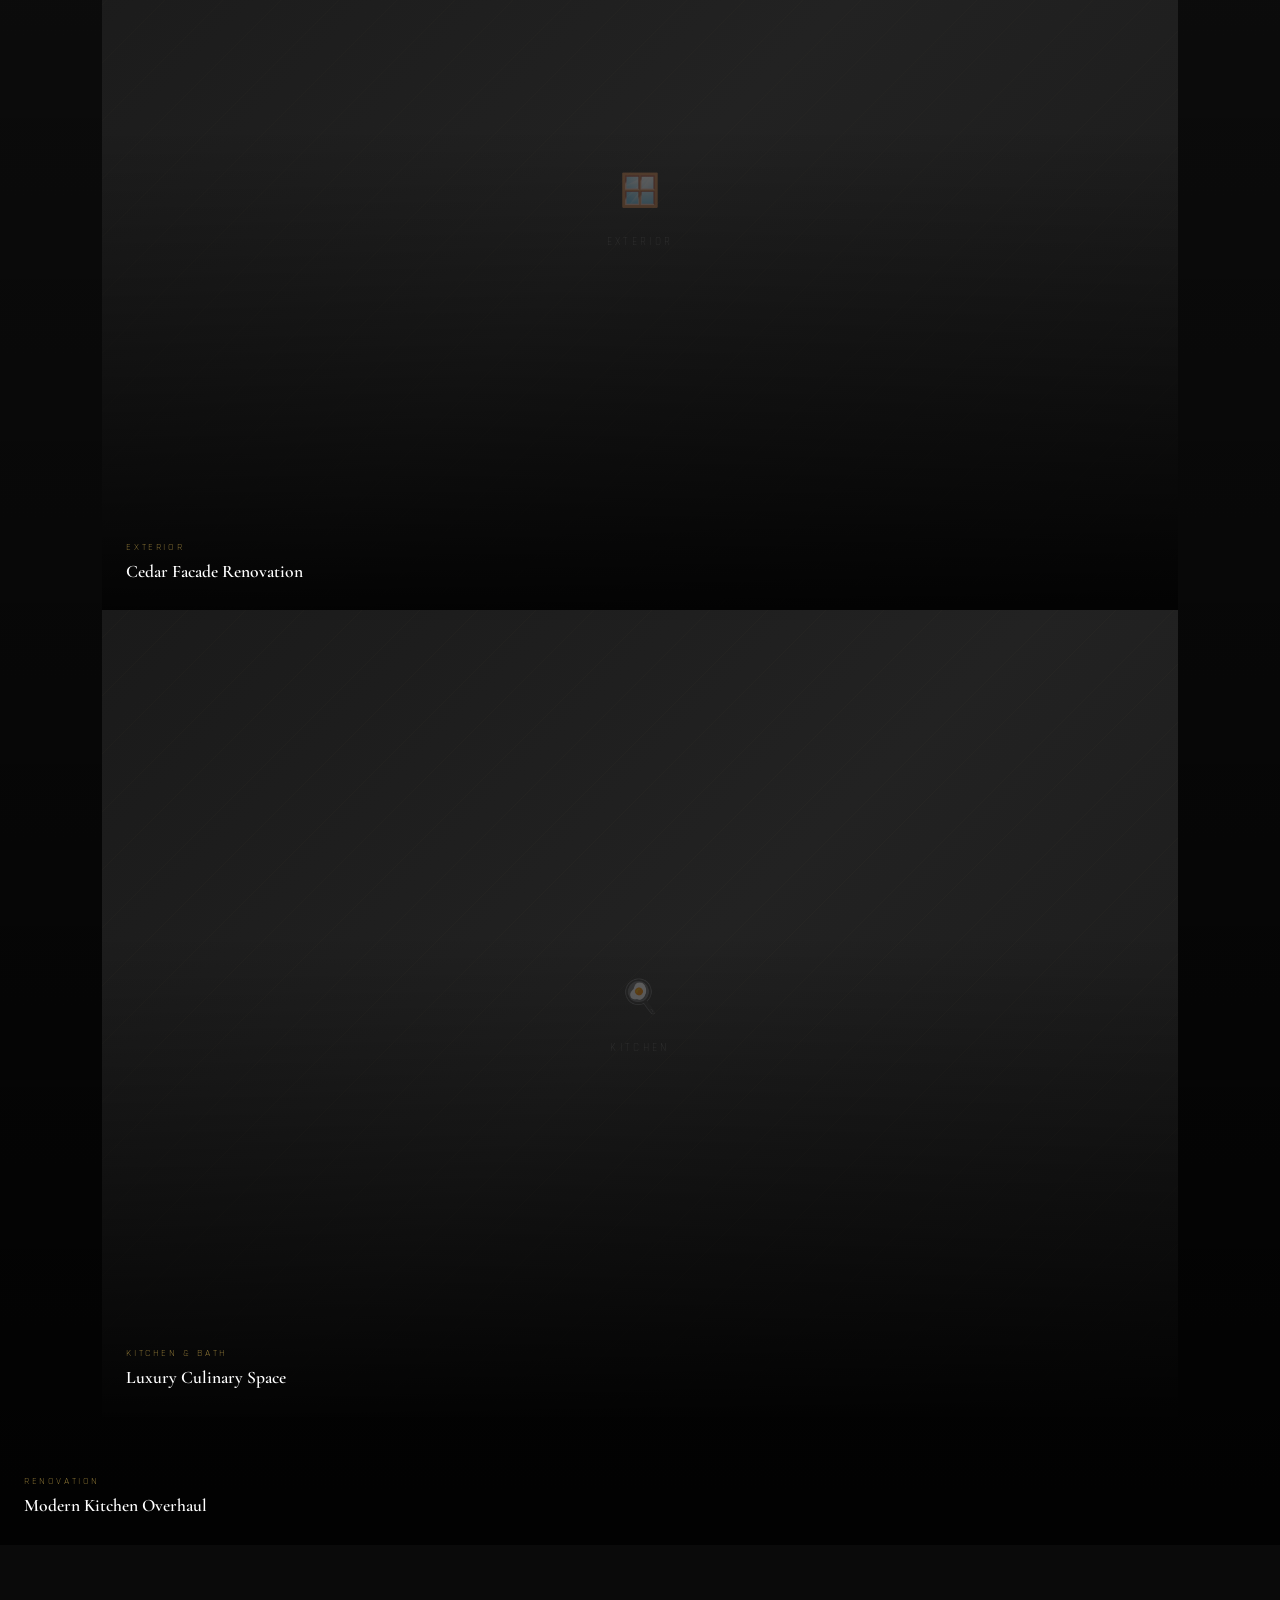
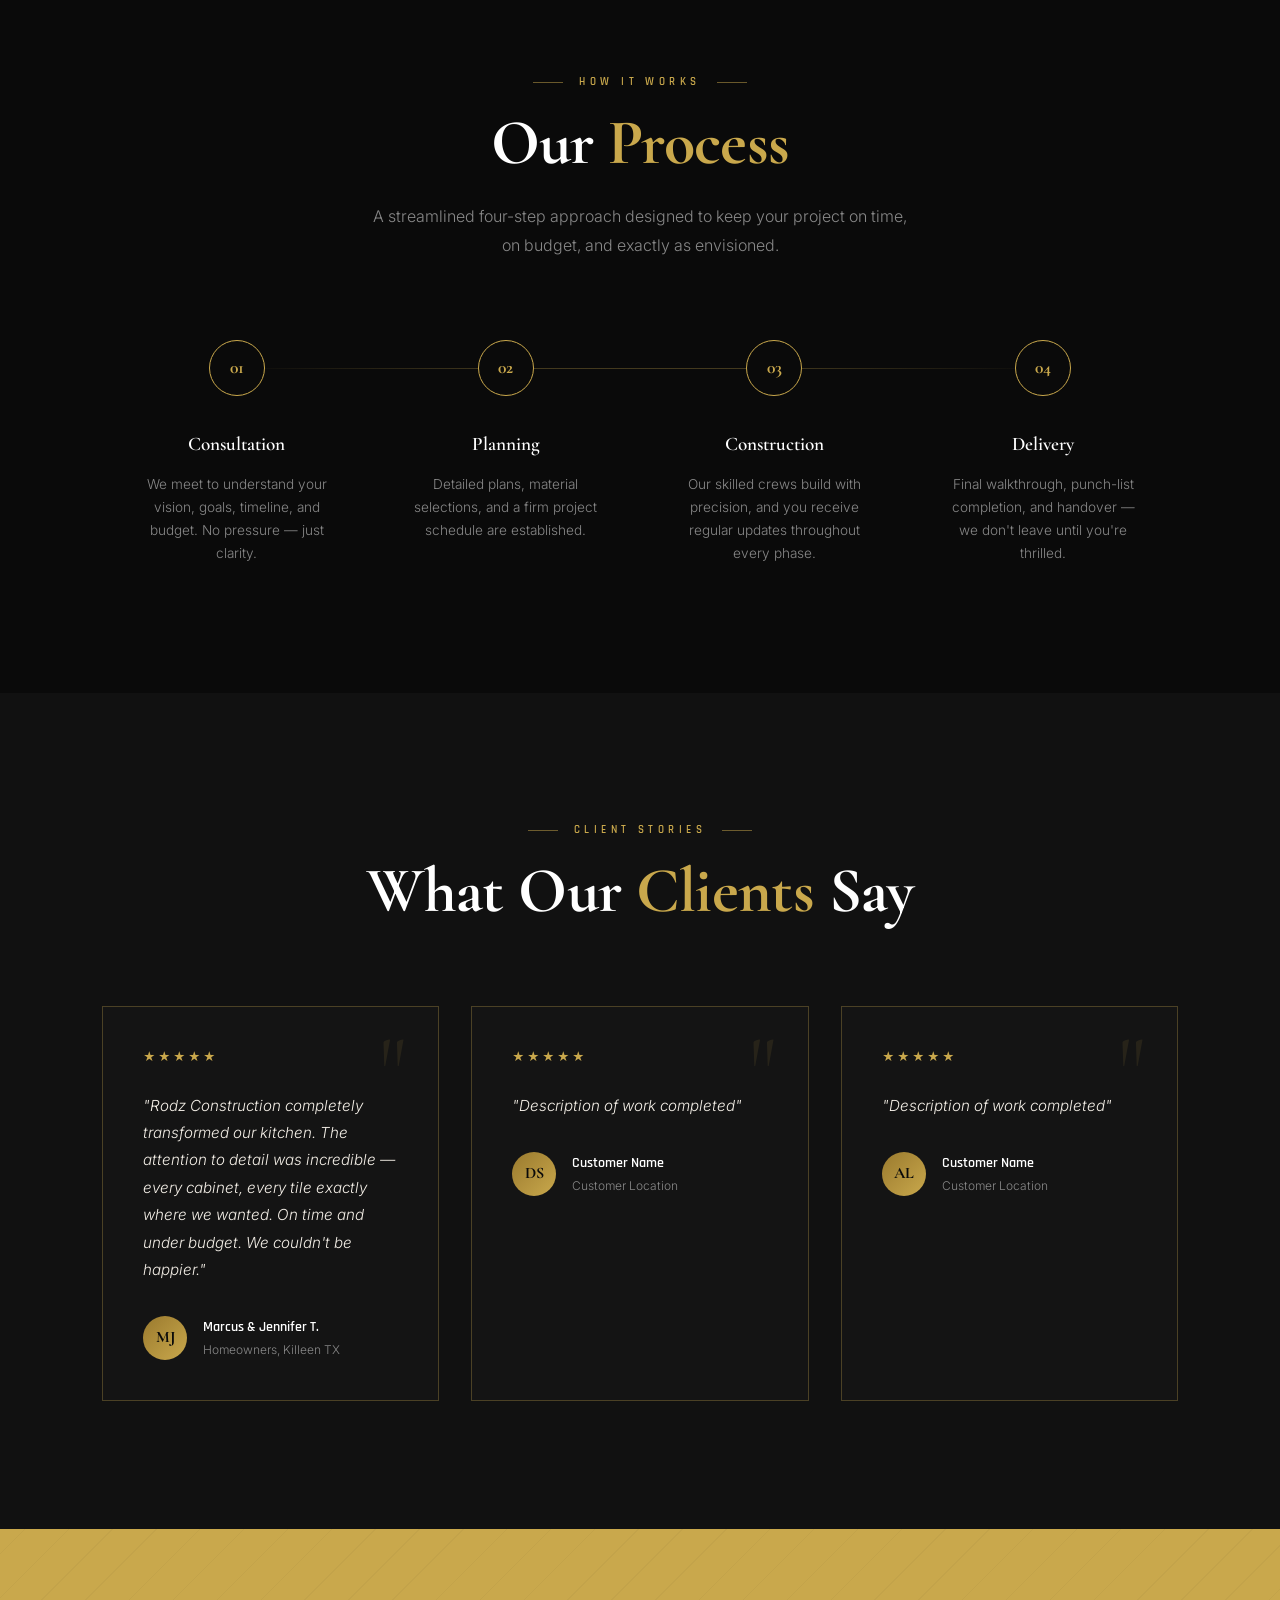
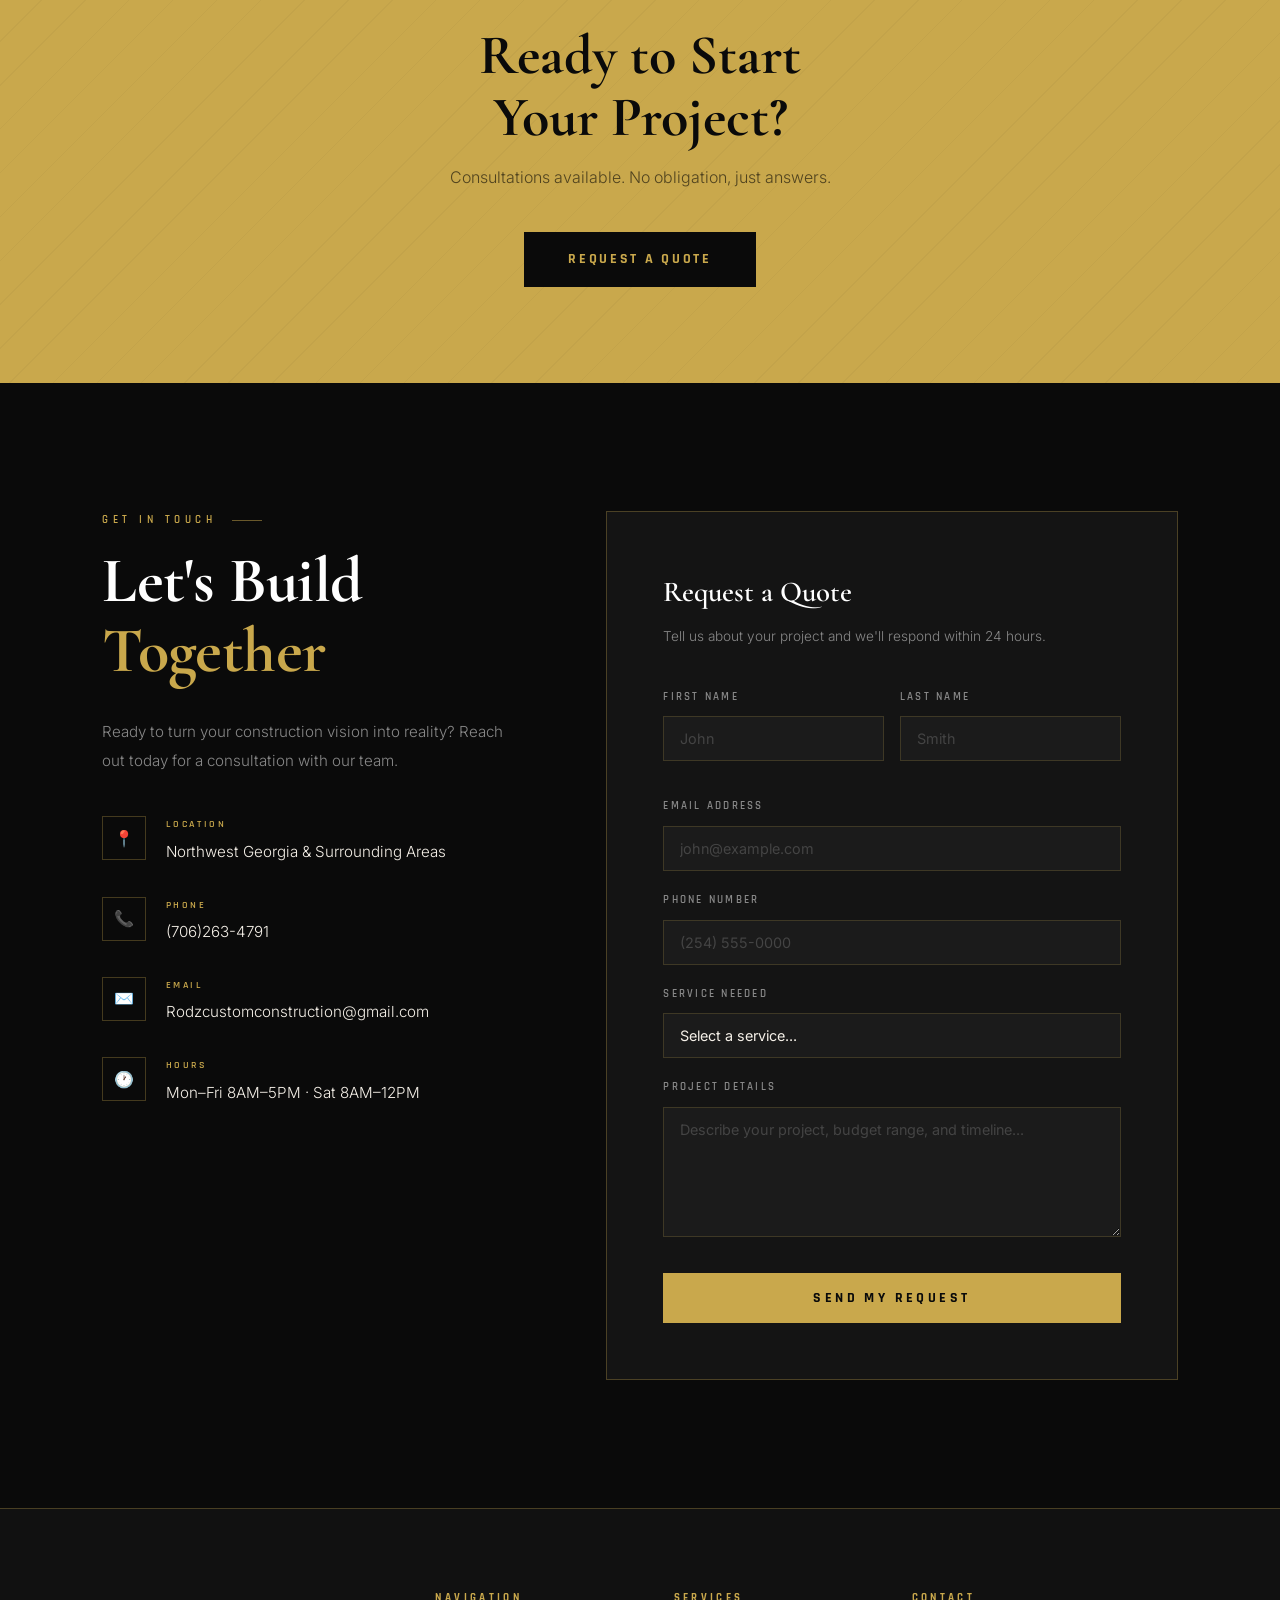
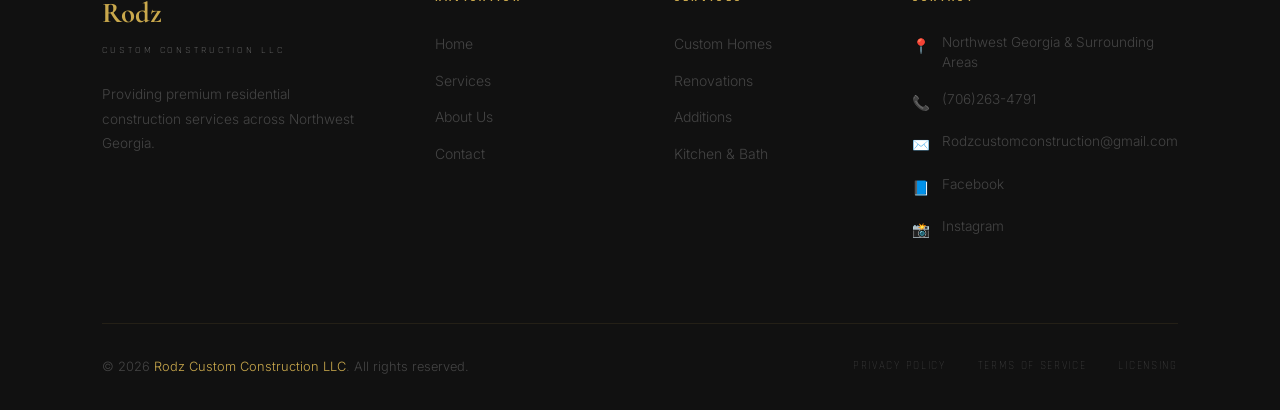
==== commit 4f7b0f10: "name changes" ====
--- a/index.html
+++ b/index.html
@@ -293,23 +293,23 @@
       </div>
       <div class="testimonial-card reveal reveal-delay-1">
         <div class="stars">★★★★★</div>
-        <p class="testimonial-text">"We hired Rodz to build our commercial office space from the ground up. Professional from day one. Their crew was respectful, clean, and incredibly skilled. Highly recommend."</p>
+        <p class="testimonial-text">"Description of work completed"</p>
         <div class="testimonial-author">
           <div class="author-avatar">DS</div>
           <div>
-            <div class="author-name">David S.</div>
-            <div class="author-role">Business Owner, Temple TX</div>
+            <div class="author-name">Customer Name</div>
+            <div class="author-role">Customer Location</div>
           </div>
         </div>
       </div>
       <div class="testimonial-card reveal reveal-delay-2">
         <div class="stars">★★★★★</div>
-        <p class="testimonial-text">"The custom home they built for our family exceeded every expectation. Rod personally walked us through every decision. You can feel the pride they put into their work."</p>
+        <p class="testimonial-text">"Description of work completed"</p>
         <div class="testimonial-author">
           <div class="author-avatar">AL</div>
           <div>
-            <div class="author-name">Angela L.</div>
-            <div class="author-role">Custom Home Client, Waco TX</div>
+            <div class="author-name">Customer Name</div>
+            <div class="author-role">Customer Location</div>
           </div>
         </div>
       </div>
@@ -337,7 +337,7 @@
         <div class="contact-icon">📍</div>
         <div>
           <div class="contact-label">Location</div>
-          <div class="contact-value">Central Georgia &amp; Surrounding Areas</div>
+          <div class="contact-value">Northwest Georgia &amp; Surrounding Areas</div>
         </div>
       </div>
       <div class="contact-detail reveal reveal-delay-1">
